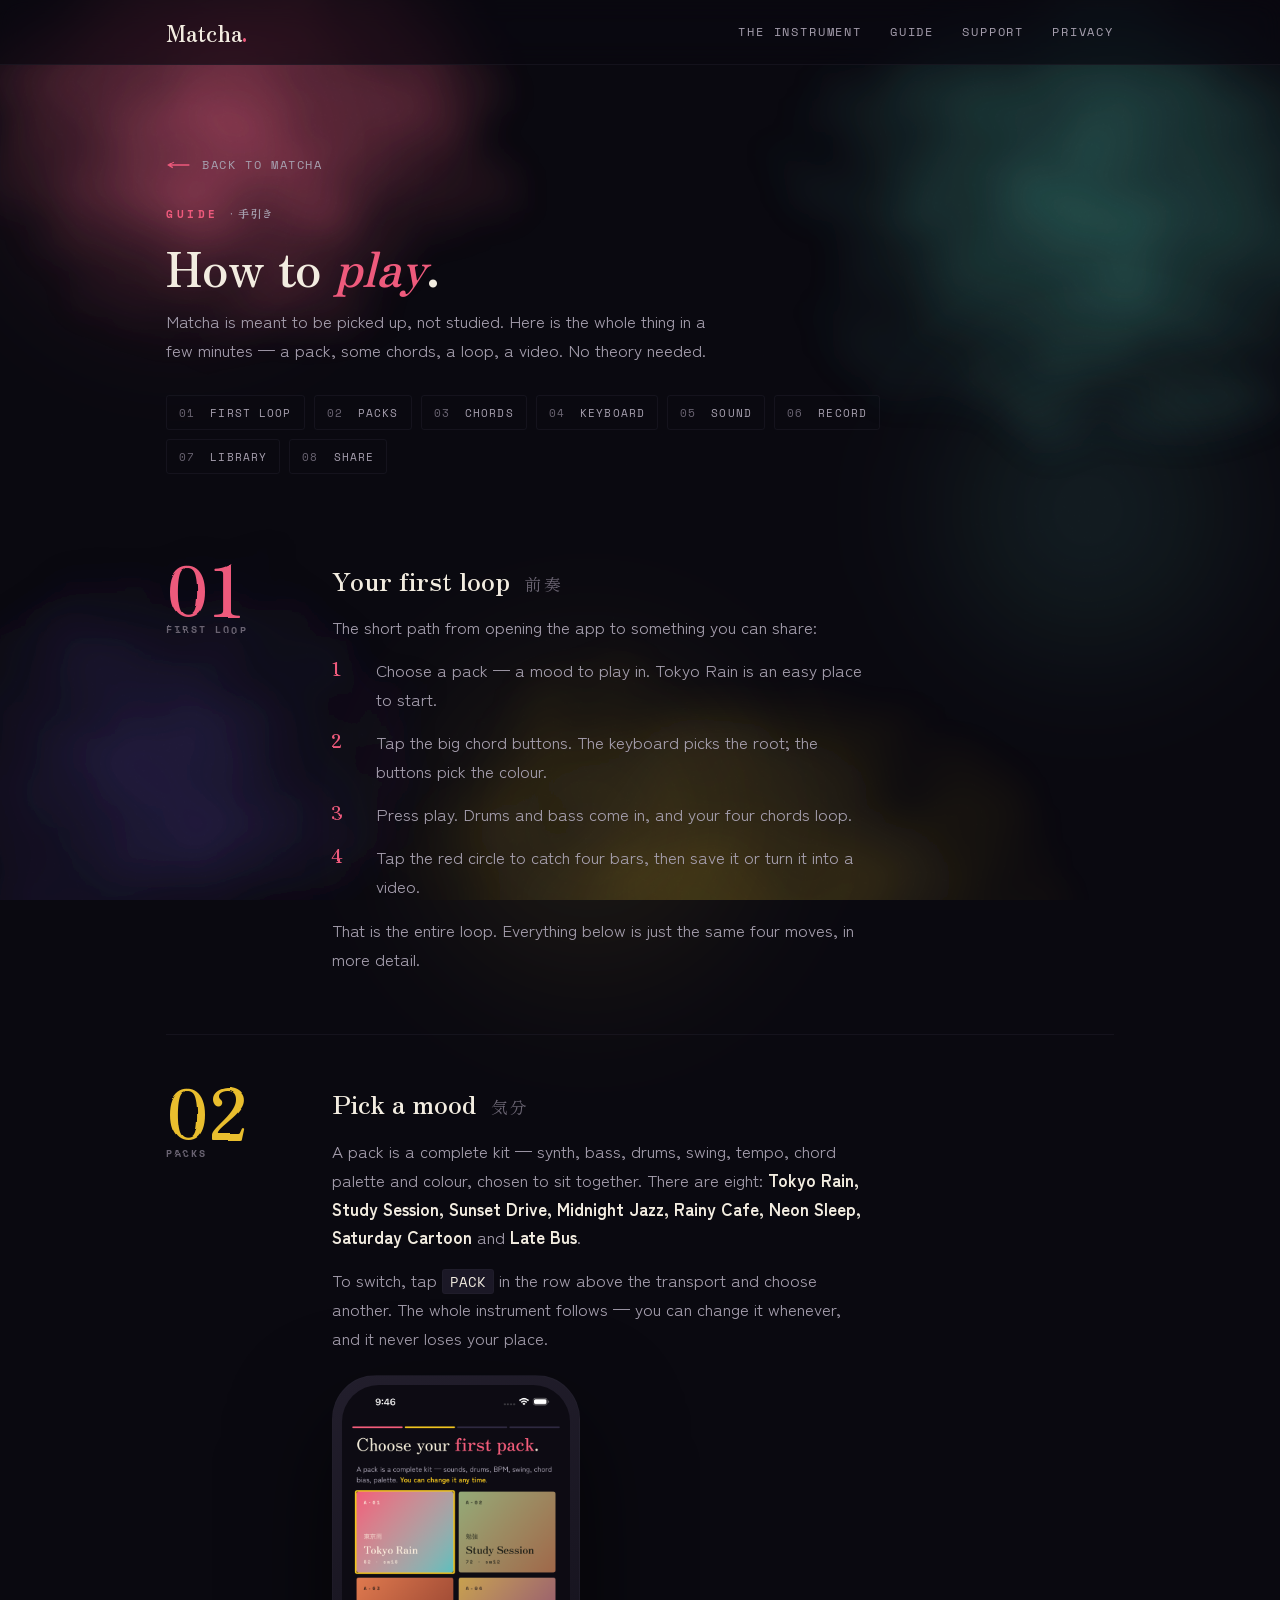
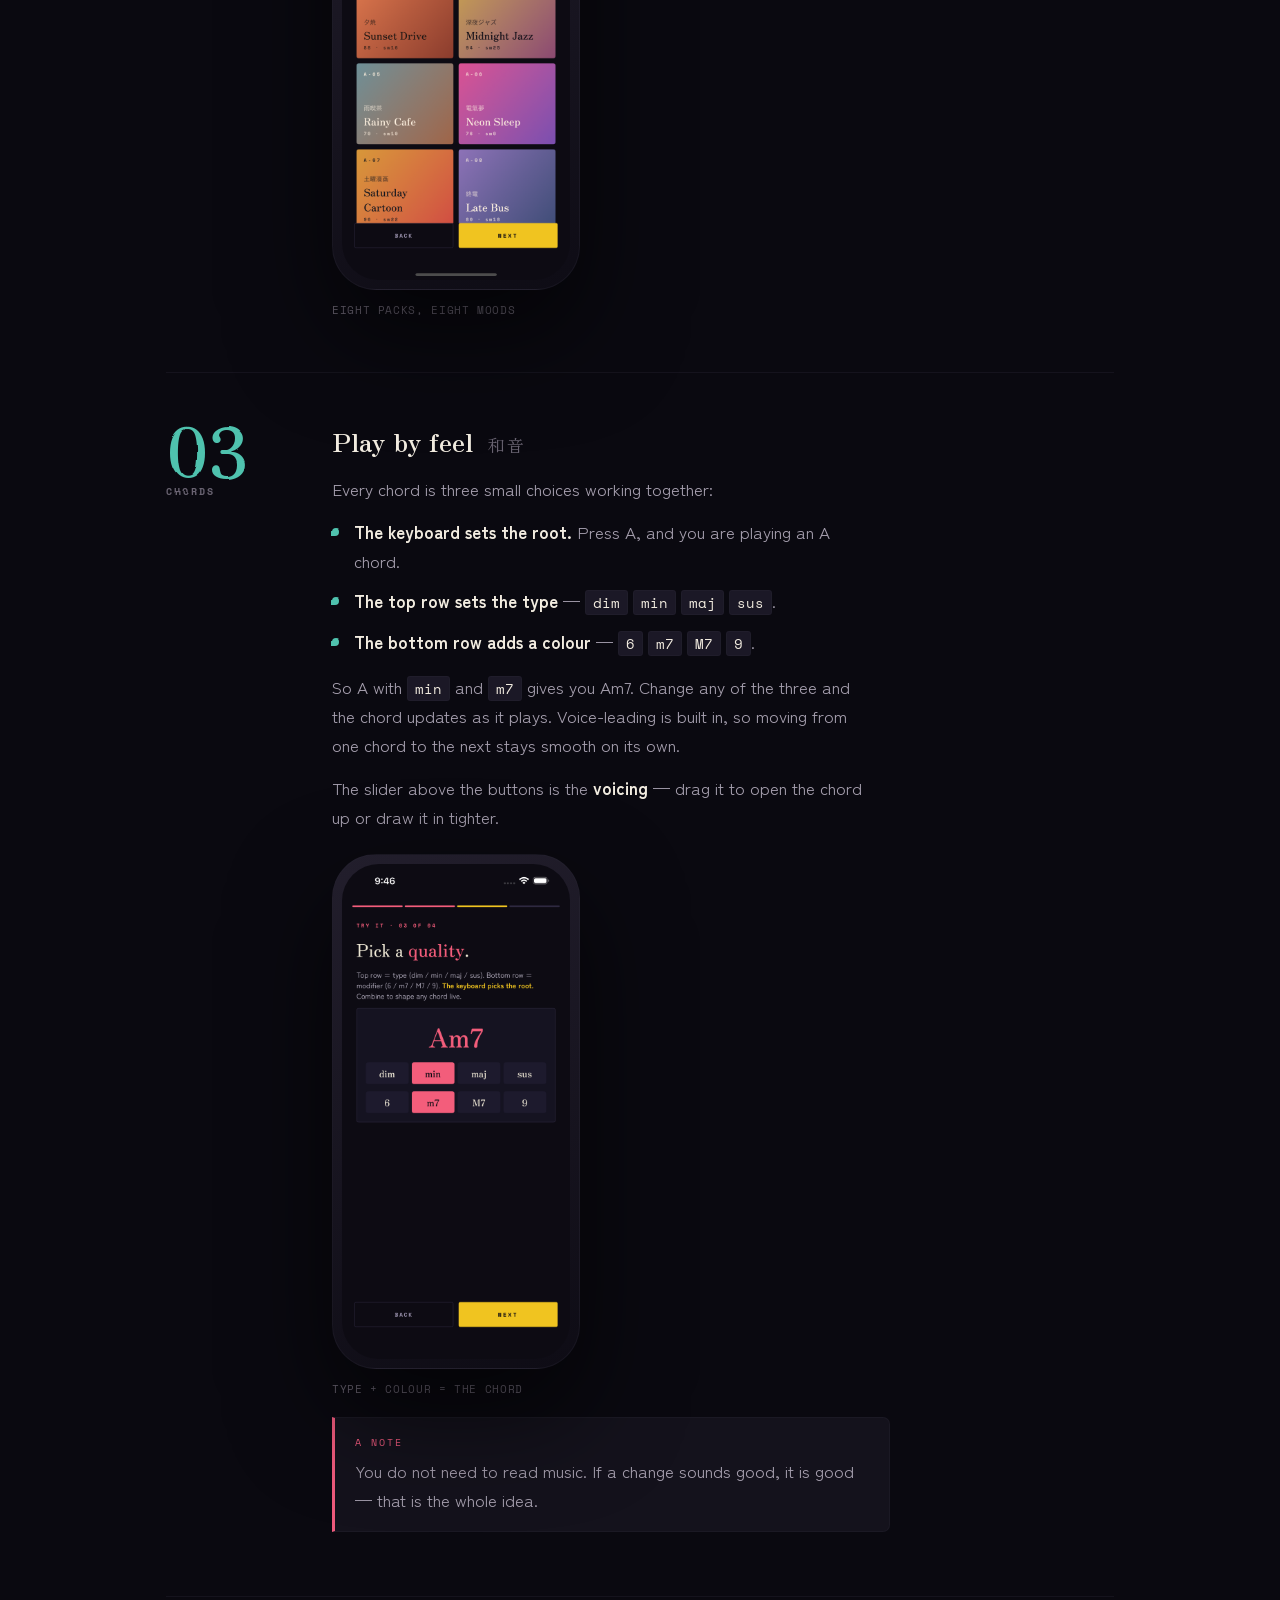
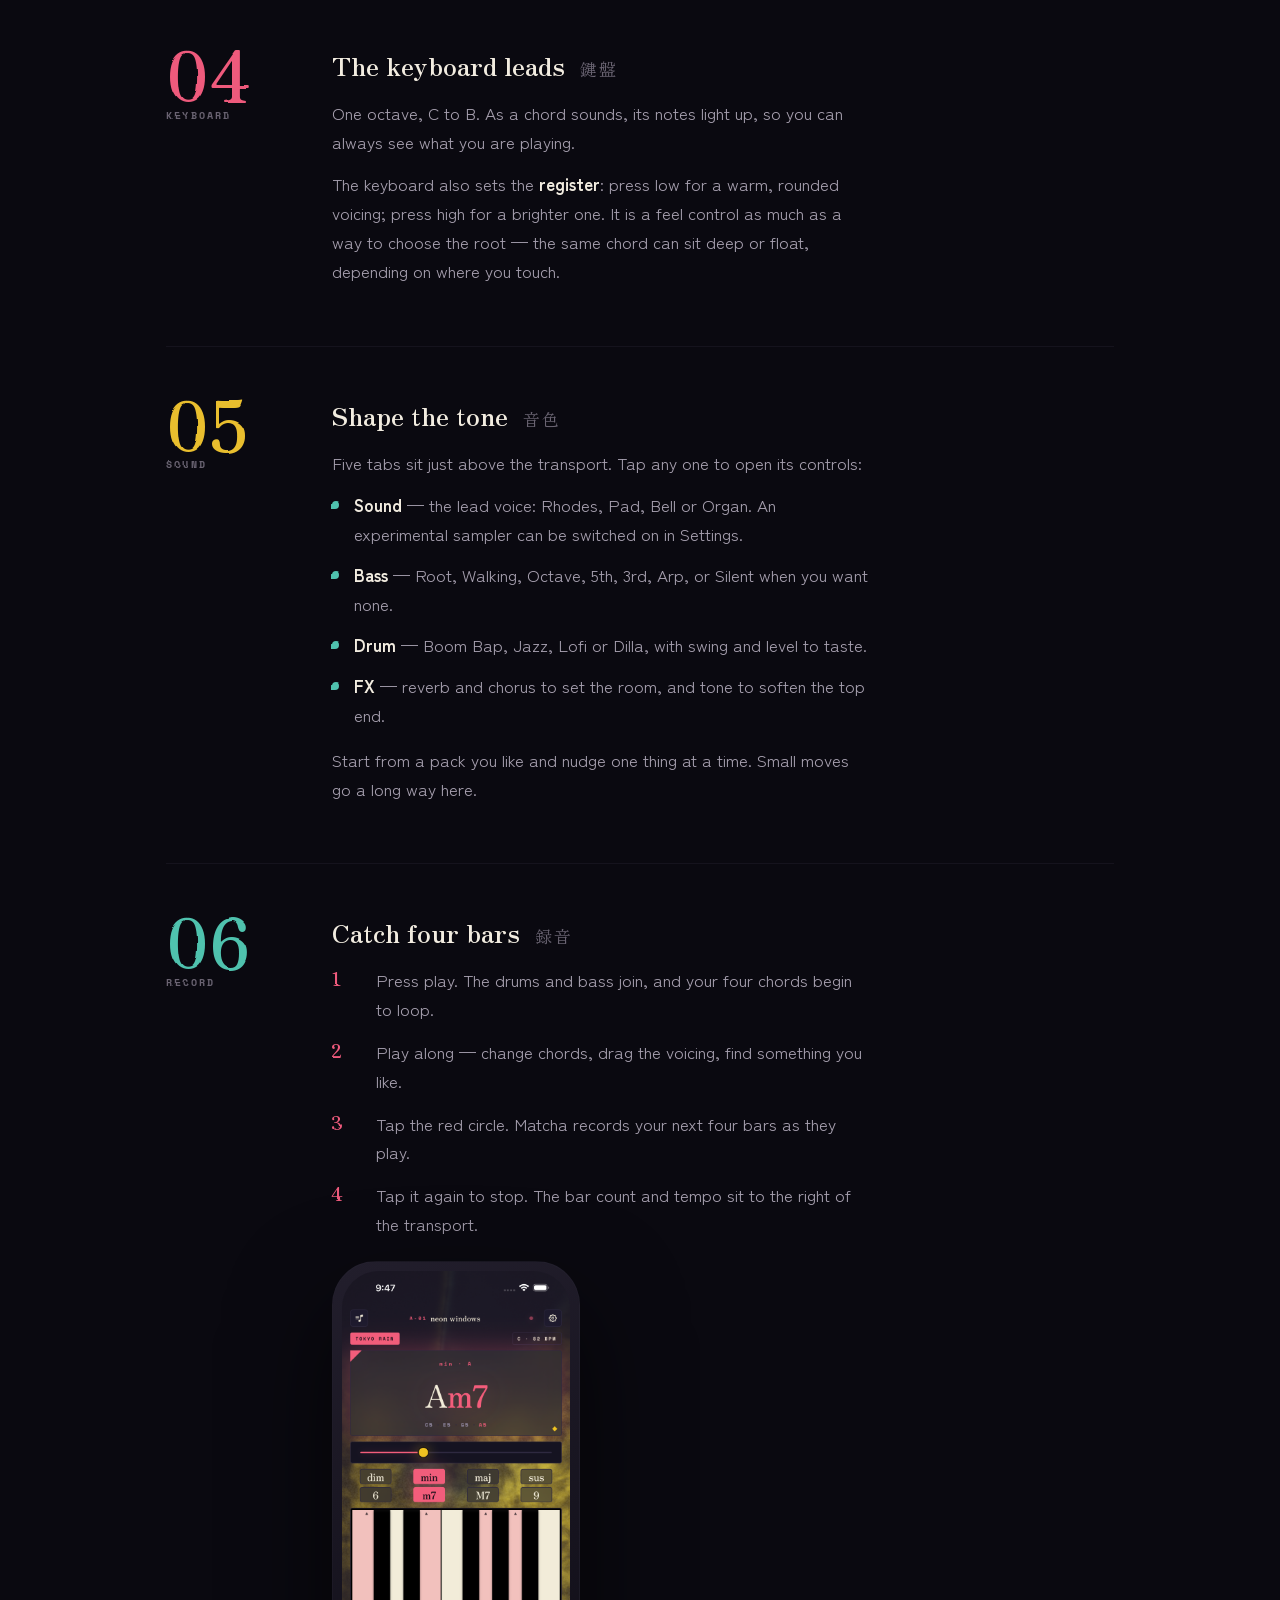
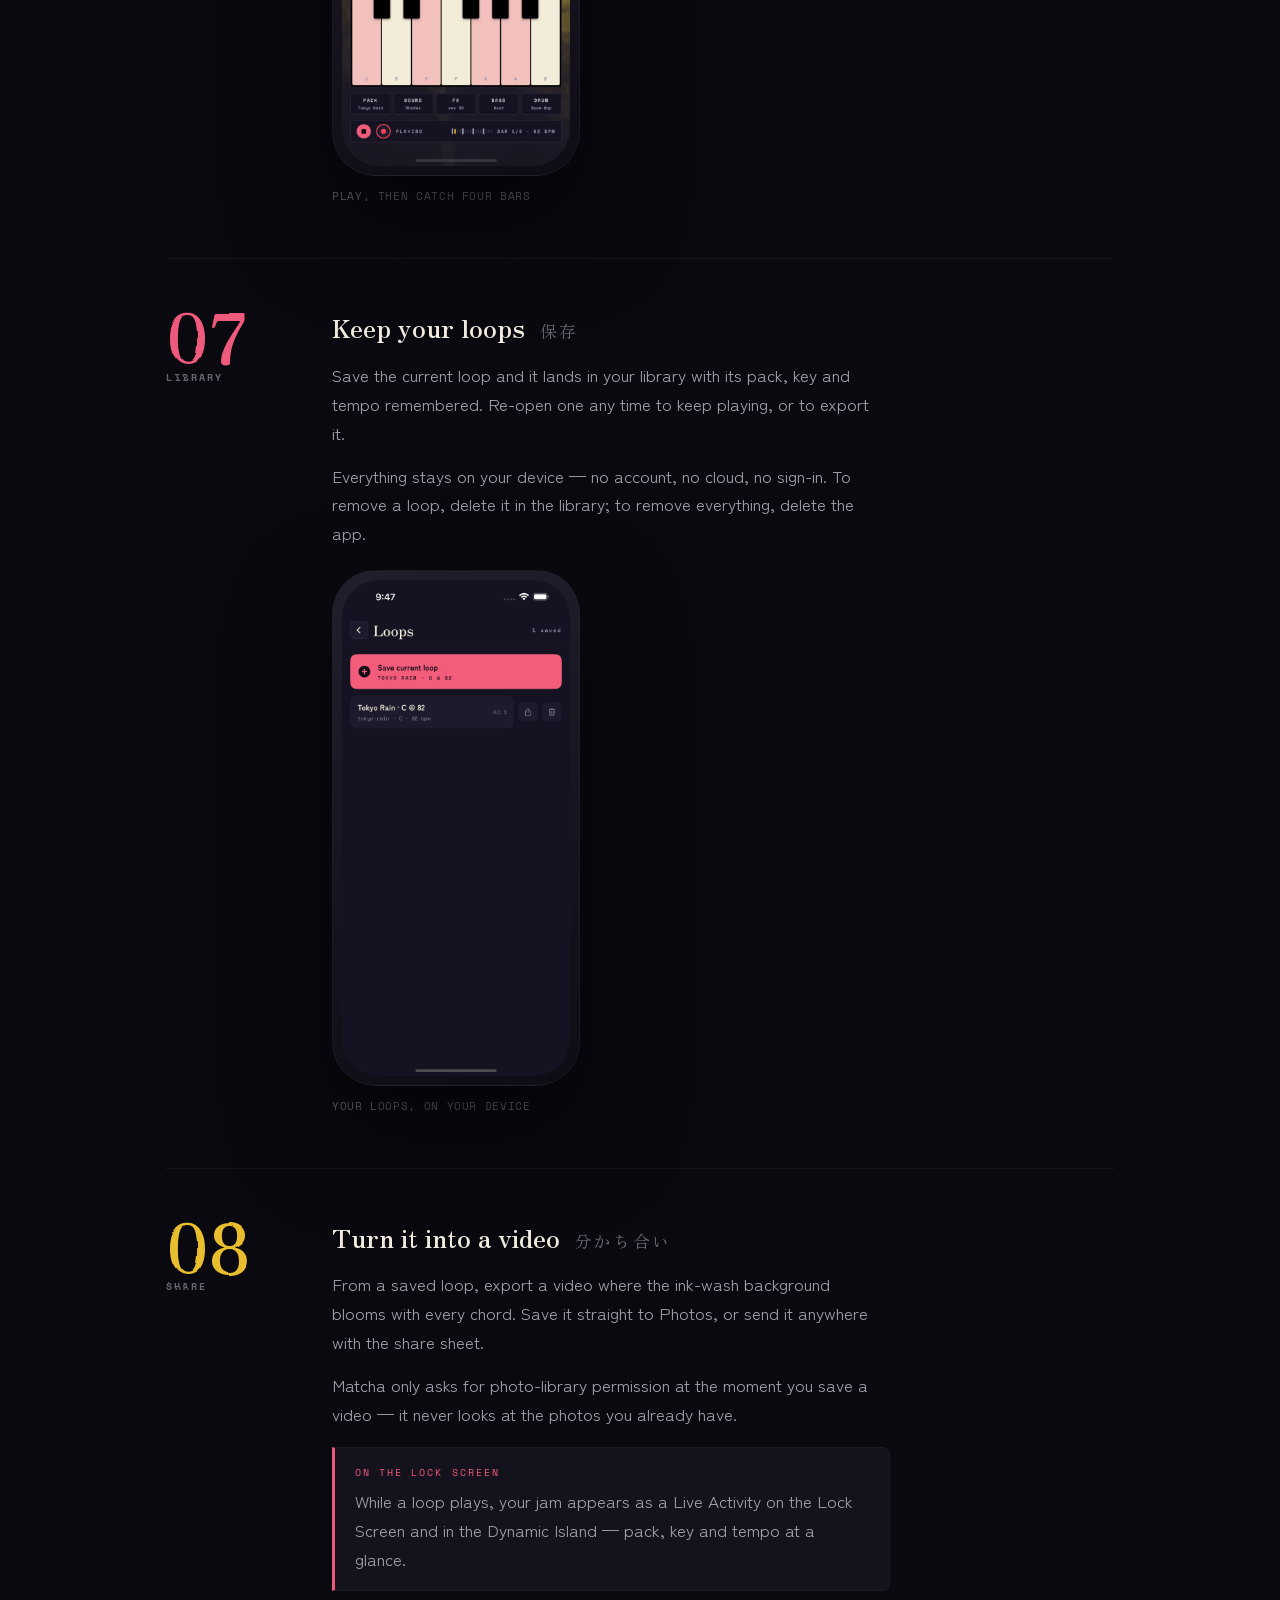
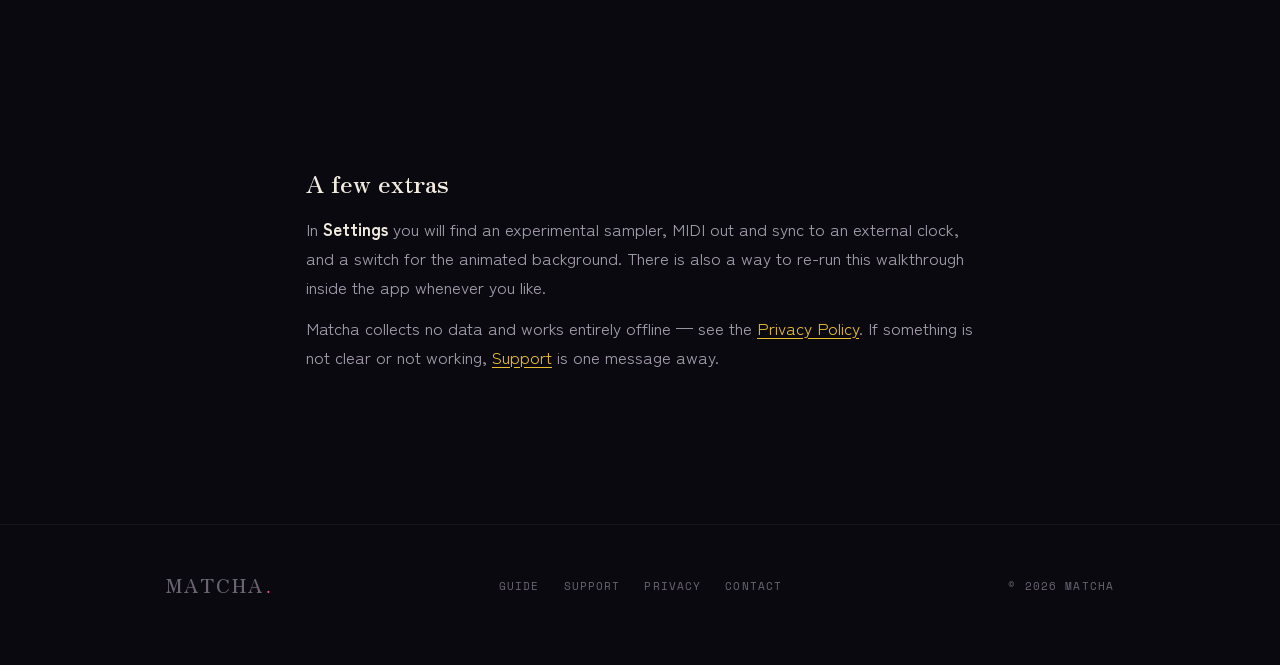
==== guide.html @ 1f2f33b7 "feat: add guide (user manual) page An eight-part how-to matching the ink-wash design: first loop, pa" ====
<!DOCTYPE html>
<html lang="en">
<head>
<meta charset="UTF-8">
<meta name="viewport" content="width=device-width, initial-scale=1">
<title>Matcha — Guide</title>
<meta name="description" content="How to play Matcha: pick a pack, play chords by feel, record four bars, and turn a loop into a video.">
<meta name="theme-color" content="#0A0910">
<link rel="icon" href="assets/favicon.svg" type="image/svg+xml">
<link rel="apple-touch-icon" href="assets/icon-1024.png">
<meta property="og:title" content="Matcha — Guide">
<meta property="og:description" content="How to play Matcha — pick a pack, play by feel, record four bars, share a video.">
<meta property="og:image" content="https://nono-today.github.io/matcha-site/assets/og.png">
<meta property="og:url" content="https://nono-today.github.io/matcha-site/guide.html">
<link rel="preconnect" href="https://fonts.googleapis.com">
<link rel="preconnect" href="https://fonts.gstatic.com" crossorigin>
<link href="https://fonts.googleapis.com/css2?family=Space+Mono:ital,wght@0,400;0,700;1,400&family=Zen+Kaku+Gothic+New:wght@400;500;700&family=Zen+Old+Mincho:wght@400;600;700;900&display=swap" rel="stylesheet">
<link rel="stylesheet" href="style.css">
</head>
<body>

<!-- ink-wash canvas -->
<svg class="ink-bg" viewBox="0 0 1200 900" preserveAspectRatio="xMidYMid slice" aria-hidden="true">
  <defs>
    <filter id="ink" x="-40%" y="-40%" width="180%" height="180%">
      <feTurbulence type="fractalNoise" baseFrequency="0.009 0.013" numOctaves="3" seed="9" result="n"/>
      <feDisplacementMap in="SourceGraphic" in2="n" scale="150" xChannelSelector="R" yChannelSelector="G"/>
      <feGaussianBlur stdDeviation="14"/>
    </filter>
    <filter id="brush" x="-20%" y="-60%" width="140%" height="220%">
      <feTurbulence type="fractalNoise" baseFrequency="0.02 0.04" numOctaves="2" seed="4" result="n"/>
      <feDisplacementMap in="SourceGraphic" in2="n" scale="3.5" xChannelSelector="R" yChannelSelector="G"/>
    </filter>
    <radialGradient id="b-coral"><stop offset="0%" stop-color="#EE5A7C" stop-opacity=".5"/><stop offset="72%" stop-color="#EE5A7C" stop-opacity="0"/></radialGradient>
    <radialGradient id="b-teal"><stop offset="0%" stop-color="#4FC2AE" stop-opacity=".38"/><stop offset="72%" stop-color="#4FC2AE" stop-opacity="0"/></radialGradient>
    <radialGradient id="b-yellow"><stop offset="0%" stop-color="#E9BE2E" stop-opacity=".24"/><stop offset="72%" stop-color="#E9BE2E" stop-opacity="0"/></radialGradient>
    <radialGradient id="b-indigo"><stop offset="0%" stop-color="#3A2E6E" stop-opacity=".5"/><stop offset="72%" stop-color="#3A2E6E" stop-opacity="0"/></radialGradient>
  </defs>
  <g filter="url(#ink)">
    <ellipse cx="230" cy="140" rx="360" ry="300" fill="url(#b-coral)"/>
    <ellipse cx="1020" cy="220" rx="380" ry="330" fill="url(#b-teal)"/>
    <ellipse cx="680" cy="880" rx="440" ry="320" fill="url(#b-yellow)"/>
    <ellipse cx="150" cy="760" rx="320" ry="300" fill="url(#b-indigo)"/>
  </g>
</svg>
<div class="bloom b1"></div><div class="bloom b2"></div><div class="bloom b3"></div>
<div class="grain"></div>

<header class="nav">
  <div class="wrap">
    <a class="brand" href="index.html">Matcha<span class="dot">.</span></a>
    <nav>
      <a class="hide-sm" href="index.html#features">The instrument</a>
      <a href="guide.html">Guide</a>
      <a href="support.html">Support</a>
      <a href="privacy.html">Privacy</a>
    </nav>
  </div>
</header>

<div class="page-head">
  <div class="wrap">
    <a class="back" href="index.html"><svg viewBox="0 0 30 8" aria-hidden="true"><path d="M27 4 H4 M9 1 L4 4 L9 7"/></svg> Back to Matcha</a>
    <span class="eyebrow">Guide <span class="jp">· 手引き</span></span>
    <h1 class="title" style="margin-top:14px">How to <em>play</em>.</h1>
    <p class="lead">Matcha is meant to be picked up, not studied. Here is the whole thing in a few minutes — a pack, some chords, a loop, a video. No theory needed.</p>
    <div class="toc">
      <a href="#start"><b>01</b> First loop</a>
      <a href="#packs"><b>02</b> Packs</a>
      <a href="#chords"><b>03</b> Chords</a>
      <a href="#keyboard"><b>04</b> Keyboard</a>
      <a href="#sound"><b>05</b> Sound</a>
      <a href="#record"><b>06</b> Record</a>
      <a href="#library"><b>07</b> Library</a>
      <a href="#share"><b>08</b> Share</a>
    </div>
  </div>
</div>

<section style="padding-top:30px"><div class="wrap">

  <div class="guide-sec" id="start">
    <div class="num c-coral">01<span class="en">First loop</span></div>
    <div class="body">
      <h2>Your first loop <span class="ky">前奏</span></h2>
      <p>The short path from opening the app to something you can share:</p>
      <ol class="steps">
        <li>Choose a pack — a mood to play in. Tokyo Rain is an easy place to start.</li>
        <li>Tap the big chord buttons. The keyboard picks the root; the buttons pick the colour.</li>
        <li>Press play. Drums and bass come in, and your four chords loop.</li>
        <li>Tap the red circle to catch four bars, then save it or turn it into a video.</li>
      </ol>
      <p>That is the entire loop. Everything below is just the same four moves, in more detail.</p>
    </div>
  </div>

  <div class="guide-sec" id="packs">
    <div class="num c-yellow">02<span class="en">Packs</span></div>
    <div class="body">
      <h2>Pick a mood <span class="ky">気分</span></h2>
      <p>A pack is a complete kit — synth, bass, drums, swing, tempo, chord palette and colour, chosen to sit together. There are eight: <strong>Tokyo Rain, Study Session, Sunset Drive, Midnight Jazz, Rainy Cafe, Neon Sleep, Saturday Cartoon</strong> and <strong>Late Bus</strong>.</p>
      <p>To switch, tap <span class="tag">PACK</span> in the row above the transport and choose another. The whole instrument follows — you can change it whenever, and it never loses your place.</p>
      <figure class="figure">
        <div class="device"><img src="assets/screen-packs.png" alt="The pack picker — eight mood packs as coloured tiles" loading="lazy"></div>
        <figcaption>Eight packs, eight moods</figcaption>
      </figure>
    </div>
  </div>

  <div class="guide-sec" id="chords">
    <div class="num c-teal">03<span class="en">Chords</span></div>
    <div class="body">
      <h2>Play by feel <span class="ky">和音</span></h2>
      <p>Every chord is three small choices working together:</p>
      <ul class="ticks">
        <li><b>The keyboard sets the root.</b> Press A, and you are playing an A chord.</li>
        <li><b>The top row sets the type</b> — <span class="tag">dim</span> <span class="tag">min</span> <span class="tag">maj</span> <span class="tag">sus</span>.</li>
        <li><b>The bottom row adds a colour</b> — <span class="tag">6</span> <span class="tag">m7</span> <span class="tag">M7</span> <span class="tag">9</span>.</li>
      </ul>
      <p>So A with <span class="tag">min</span> and <span class="tag">m7</span> gives you Am7. Change any of the three and the chord updates as it plays. Voice-leading is built in, so moving from one chord to the next stays smooth on its own.</p>
      <p>The slider above the buttons is the <strong>voicing</strong> — drag it to open the chord up or draw it in tighter.</p>
      <figure class="figure">
        <div class="device"><img src="assets/screen-quality.png" alt="The chord grid — type on the top row, colour on the bottom, showing Am7" loading="lazy"></div>
        <figcaption>Type + colour = the chord</figcaption>
      </figure>
      <div class="note"><span class="k">A note</span><p>You do not need to read music. If a change sounds good, it is good — that is the whole idea.</p></div>
    </div>
  </div>

  <div class="guide-sec" id="keyboard">
    <div class="num c-coral">04<span class="en">Keyboard</span></div>
    <div class="body">
      <h2>The keyboard leads <span class="ky">鍵盤</span></h2>
      <p>One octave, C to B. As a chord sounds, its notes light up, so you can always see what you are playing.</p>
      <p>The keyboard also sets the <strong>register</strong>: press low for a warm, rounded voicing; press high for a brighter one. It is a feel control as much as a way to choose the root — the same chord can sit deep or float, depending on where you touch.</p>
    </div>
  </div>

  <div class="guide-sec" id="sound">
    <div class="num c-yellow">05<span class="en">Sound</span></div>
    <div class="body">
      <h2>Shape the tone <span class="ky">音色</span></h2>
      <p>Five tabs sit just above the transport. Tap any one to open its controls:</p>
      <ul class="ticks">
        <li><b>Sound</b> — the lead voice: Rhodes, Pad, Bell or Organ. An experimental sampler can be switched on in Settings.</li>
        <li><b>Bass</b> — Root, Walking, Octave, 5th, 3rd, Arp, or Silent when you want none.</li>
        <li><b>Drum</b> — Boom Bap, Jazz, Lofi or Dilla, with swing and level to taste.</li>
        <li><b>FX</b> — reverb and chorus to set the room, and tone to soften the top end.</li>
      </ul>
      <p>Start from a pack you like and nudge one thing at a time. Small moves go a long way here.</p>
    </div>
  </div>

  <div class="guide-sec" id="record">
    <div class="num c-teal">06<span class="en">Record</span></div>
    <div class="body">
      <h2>Catch four bars <span class="ky">録音</span></h2>
      <ol class="steps">
        <li>Press play. The drums and bass join, and your four chords begin to loop.</li>
        <li>Play along — change chords, drag the voicing, find something you like.</li>
        <li>Tap the red circle. Matcha records your next four bars as they play.</li>
        <li>Tap it again to stop. The bar count and tempo sit to the right of the transport.</li>
      </ol>
      <figure class="figure">
        <div class="device"><img src="assets/screen-play.png" alt="The playing screen with the transport bar showing PLAYING and the bar count" loading="lazy"></div>
        <figcaption>Play, then catch four bars</figcaption>
      </figure>
    </div>
  </div>

  <div class="guide-sec" id="library">
    <div class="num c-coral">07<span class="en">Library</span></div>
    <div class="body">
      <h2>Keep your loops <span class="ky">保存</span></h2>
      <p>Save the current loop and it lands in your library with its pack, key and tempo remembered. Re-open one any time to keep playing, or to export it.</p>
      <p>Everything stays on your device — no account, no cloud, no sign-in. To remove a loop, delete it in the library; to remove everything, delete the app.</p>
      <figure class="figure">
        <div class="device"><img src="assets/screen-library.png" alt="The loop library, with a saved loop showing its pack, key and tempo" loading="lazy"></div>
        <figcaption>Your loops, on your device</figcaption>
      </figure>
    </div>
  </div>

  <div class="guide-sec" id="share">
    <div class="num c-yellow">08<span class="en">Share</span></div>
    <div class="body">
      <h2>Turn it into a video <span class="ky">分かち合い</span></h2>
      <p>From a saved loop, export a video where the ink-wash background blooms with every chord. Save it straight to Photos, or send it anywhere with the share sheet.</p>
      <p>Matcha only asks for photo-library permission at the moment you save a video — it never looks at the photos you already have.</p>
      <div class="note"><span class="k">On the Lock Screen</span><p>While a loop plays, your jam appears as a Live Activity on the Lock Screen and in the Dynamic Island — pack, key and tempo at a glance.</p></div>
    </div>
  </div>

</div></section>

<!-- EXTRAS -->
<section style="padding-top:0"><div class="wrap prose">
  <h2>A few extras</h2>
  <p>In <strong>Settings</strong> you will find an experimental sampler, MIDI out and sync to an external clock, and a switch for the animated background. There is also a way to re-run this walkthrough inside the app whenever you like.</p>
  <p>Matcha collects no data and works entirely offline — see the <a href="privacy.html">Privacy Policy</a>. If something is not clear or not working, <a href="support.html">Support</a> is one message away.</p>
</div></section>

<footer class="foot">
  <div class="wrap">
    <span class="brand">Matcha<span class="dot">.</span></span>
    <nav>
      <a href="guide.html">Guide</a>
      <a href="support.html">Support</a>
      <a href="privacy.html">Privacy</a>
      <a href="mailto:zhiii0x@gmail.com">Contact</a>
    </nav>
    <span>© 2026 Matcha</span>
  </div>
</footer>

</body>
</html>
---- style.css ----
/* Matcha — site. Ink-wash (sumi-e) direction, mirroring the app's reactive
   Chinese-ink visual: dark canvas, colour blooming through with ragged, bled
   edges, paper grain, brush strokes and a vermilion seal. */

:root {
  --bg:        #0A0910;
  --bg-2:      #0E0C15;
  --surface:   #14121C;
  --surface-2: #1B1826;
  --border:    #29253360;
  --ink:       #F2ECE0;   /* warm rice-paper white */
  --ink-dim:   #A69FAE;
  --ink-faint: #6A6472;
  --coral:     #EE5A7C;
  --yellow:    #E9BE2E;
  --teal:      #4FC2AE;
  --seal:      #B23A2E;   /* 朱 vermilion */

  --font-display: 'Zen Old Mincho', Georgia, serif;
  --font-body:    'Zen Kaku Gothic New', system-ui, -apple-system, sans-serif;
  --font-mono:    'Space Mono', ui-monospace, 'SF Mono', monospace;

  --maxw: 1000px;
}

* { box-sizing: border-box; margin: 0; padding: 0; }
html { scroll-behavior: smooth; -webkit-text-size-adjust: 100%; }

body {
  font-family: var(--font-body);
  background: var(--bg);
  color: var(--ink);
  line-height: 1.7;
  font-size: 17px;
  overflow-x: hidden;
  position: relative;
}
a { color: inherit; text-decoration: none; }
.wrap { max-width: var(--maxw); margin: 0 auto; padding: 0 26px; }

/* ---- Ink-wash canvas + paper --------------------------------------- */

.ink-bg {
  position: fixed; inset: 0; width: 100%; height: 100%;
  z-index: -3; pointer-events: none;
}
/* Cheap, subtle "reactive" breath — soft blooms that drift like the app's ink. */
.bloom {
  position: fixed; z-index: -2; pointer-events: none; border-radius: 50%;
  filter: blur(50px); mix-blend-mode: screen;
  animation: breathe 24s ease-in-out infinite;
}
.bloom.b1 { width: 48vw; height: 48vw; left: -10vw; top: -12vw;
  background: radial-gradient(closest-side, rgba(238,90,124,0.18), transparent 70%); }
.bloom.b2 { width: 46vw; height: 46vw; right: -8vw; top: 24vh;
  background: radial-gradient(closest-side, rgba(79,194,174,0.14), transparent 70%);
  animation-duration: 31s; animation-delay: -9s; }
.bloom.b3 { width: 52vw; height: 52vw; left: 20vw; bottom: -20vw;
  background: radial-gradient(closest-side, rgba(233,190,46,0.10), transparent 70%);
  animation-duration: 37s; animation-delay: -4s; }
@keyframes breathe {
  0%,100% { opacity: .55; transform: scale(1) translate(0,0); }
  50%     { opacity: .95; transform: scale(1.1) translate(1.5%, -1.5%); }
}
.grain {
  position: fixed; inset: 0; z-index: -1; pointer-events: none;
  background-image: url("assets/grain.png");
  background-size: 300px 300px;
  opacity: .05; mix-blend-mode: soft-light;
}
@media (prefers-reduced-motion: reduce) { .bloom { animation: none; } }

/* ---- Brand marks ---------------------------------------------------- */

.wordmark { font-family: var(--font-display); font-weight: 700; letter-spacing: -0.01em; line-height: 1; }
.wordmark .dot { color: var(--coral); }

/* Tricolor rule — painted, with a soft bled edge. */
.rule {
  height: 5px; width: 176px; border-radius: 3px;
  background: linear-gradient(90deg, var(--coral) 0 33.33%, var(--yellow) 33.33% 66.66%, var(--teal) 66.66% 100%);
  filter: url(#brush);
}

.eyebrow {
  font-family: var(--font-mono); text-transform: uppercase;
  letter-spacing: 0.32em; font-size: 0.7rem; font-weight: 700; color: var(--coral);
}
.eyebrow .jp { font-family: var(--font-display); letter-spacing: 0.1em; color: var(--ink-dim); }

.title {
  font-family: var(--font-display); font-weight: 700;
  font-size: clamp(1.95rem, 4.6vw, 3.05rem); line-height: 1.1; letter-spacing: -0.015em;
}
.title em { font-style: italic; color: var(--coral); }

/* Vermilion seal / chop (落款) */
.seal { width: 76px; height: 76px; display: inline-block; filter: url(#brush); }
.seal rect { fill: var(--seal); }
.seal text { fill: #F4ECE0; font-family: var(--font-display); font-weight: 700; }

/* Brush-stroke divider */
.brush { display: block; width: 100%; height: 26px; color: var(--border); }
.brush path { fill: none; stroke: currentColor; stroke-width: 2; filter: url(#brush); }

/* ---- Nav ------------------------------------------------------------ */

header.nav {
  position: sticky; top: 0; z-index: 20;
  backdrop-filter: saturate(130%) blur(12px);
  background: rgba(10,9,16,0.66); border-bottom: 1px solid var(--border);
}
.nav .wrap { display: flex; align-items: center; justify-content: space-between; height: 64px; }
.nav .brand { font-family: var(--font-display); font-weight: 700; font-size: 1.4rem; }
.nav .brand .dot { color: var(--coral); }
.nav nav { display: flex; gap: 28px; align-items: center; }
.nav nav a {
  font-family: var(--font-mono); font-size: 0.72rem; letter-spacing: 0.16em;
  text-transform: uppercase; color: var(--ink-dim); transition: color .2s;
}
.nav nav a:hover { color: var(--ink); }
@media (max-width: 620px) { .nav nav a.hide-sm { display: none; } }

/* ---- Buttons -------------------------------------------------------- */

.btn {
  display: inline-flex; align-items: center; gap: 10px;
  font-family: var(--font-mono); font-weight: 700; font-size: 0.8rem;
  letter-spacing: 0.14em; text-transform: uppercase;
  padding: 14px 26px; border-radius: 4px; cursor: pointer;
  transition: transform .15s ease, box-shadow .2s ease, border-color .2s, color .2s;
}
.btn-primary { background: var(--yellow); color: #1C1600; box-shadow: 0 10px 34px rgba(233,190,46,0.16); }
.btn-primary:hover { transform: translateY(-2px); box-shadow: 0 14px 42px rgba(233,190,46,0.26); }
.btn-ghost { border: 1px solid var(--border); color: var(--ink); }
.btn-ghost:hover { border-color: var(--coral); color: var(--coral); transform: translateY(-2px); }

/* ---- Hero ----------------------------------------------------------- */

.hero { padding: clamp(64px, 11vw, 128px) 0 46px; position: relative; }
.hero .wrap { display: grid; grid-template-columns: 1.08fr 0.92fr; gap: 50px; align-items: center; }
@media (max-width: 840px) { .hero .wrap { grid-template-columns: 1fr; gap: 46px; } }

.hero .lede { position: relative; }
.hero .eyebrow { display: block; margin-bottom: 20px; }
.hero .titlewrap { display: flex; align-items: flex-start; gap: 22px; }
.hero h1 { font-family: var(--font-display); font-weight: 900; font-size: clamp(3.6rem, 12vw, 6rem); line-height: 0.9; letter-spacing: -0.02em; }
.hero h1 .dot { color: var(--coral); }
.hero .seal { margin-top: 10px; flex: none; }
.hero .rule { margin: 24px 0 22px; }
.hero .tagline { font-family: var(--font-display); font-style: italic; font-size: clamp(1.3rem, 3vw, 1.65rem); }
.hero .tagline b { color: var(--coral); font-style: normal; font-weight: 700; }
.hero .sub { color: var(--ink-dim); margin: 18px 0 32px; max-width: 40ch; }
.hero .cta-row { display: flex; gap: 16px; flex-wrap: wrap; align-items: center; }
.hero .store-note { font-family: var(--font-mono); font-size: 0.68rem; letter-spacing: 0.12em; color: var(--ink-faint); text-transform: uppercase; }

/* vertical kana rail */
.vrail {
  position: absolute; top: 4px; right: -6px;
  writing-mode: vertical-rl; font-family: var(--font-display);
  font-size: 0.82rem; letter-spacing: 0.5em; color: var(--ink-faint);
}
@media (max-width: 1120px) { .vrail { display: none; } }

/* Phone — framed like a quiet object, ink glow behind */
.device {
  justify-self: center; position: relative;
  width: min(300px, 78vw); border-radius: 44px; padding: 9px;
  background: linear-gradient(160deg, #221E2C, #0E0C15);
  border: 1px solid var(--border);
  box-shadow: 0 44px 100px rgba(0,0,0,0.6);
}
.device::before {
  content: ""; position: absolute; inset: -14%; z-index: -1; border-radius: 50%;
  background: radial-gradient(closest-side, rgba(238,90,124,0.22), transparent 72%);
  filter: blur(12px);
}
.device img { width: 100%; display: block; border-radius: 37px; }

/* value chips */
.chips { display: flex; flex-wrap: wrap; gap: 10px; margin-top: 32px; }
.chip {
  font-family: var(--font-mono); font-size: 0.7rem; letter-spacing: 0.1em;
  text-transform: uppercase; color: var(--ink-dim);
  border: 1px solid var(--border); border-radius: 3px; padding: 8px 14px;
}
.chip b { color: var(--teal); font-weight: 700; }

/* ---- Manifesto strip ------------------------------------------------ */

.manifesto { padding: clamp(20px,5vw,44px) 0; }
.manifesto .wrap { max-width: 760px; }
.manifesto p {
  font-family: var(--font-display); font-size: clamp(1.25rem, 2.8vw, 1.7rem);
  line-height: 1.6; color: var(--ink);
}
.manifesto .dim { color: var(--ink-faint); }

/* ---- Sections ------------------------------------------------------- */

section { padding: clamp(56px, 9vw, 100px) 0; }
.section-head { max-width: 660px; margin-bottom: 46px; }
.section-head .eyebrow { display: block; margin-bottom: 18px; }
.section-head p { color: var(--ink-dim); margin-top: 14px; }

/* ---- Features: editorial numbered rows (no icons) ------------------- */

.feature {
  display: grid; grid-template-columns: 132px 1fr; gap: 34px;
  align-items: baseline; padding: 34px 0;
}
.feature + .feature { border-top: 1px solid var(--border); }
.feature .num {
  font-family: var(--font-display); font-weight: 700; font-size: 4.4rem;
  line-height: 0.8; color: var(--ink); filter: url(#brush); user-select: none;
}
/* section-head is the first child, so features are nth-child 2–5 */
.feature:nth-child(2) .num { color: var(--coral); }
.feature:nth-child(3) .num { color: var(--yellow); }
.feature:nth-child(4) .num { color: var(--teal); }
.feature:nth-child(5) .num { color: var(--coral); }
.feature .en { display: block; font-family: var(--font-mono); font-size: 0.64rem; letter-spacing: 0.24em; text-transform: uppercase; color: var(--ink-faint); margin-top: 12px; }
.feature h3 { font-family: var(--font-display); font-weight: 700; font-size: 1.5rem; margin-bottom: 8px; }
.feature p { color: var(--ink-dim); max-width: 54ch; }
@media (max-width: 640px) {
  .feature { grid-template-columns: 1fr; gap: 8px; }
  .feature .num { font-size: 3.2rem; }
}

/* ---- Packs ---------------------------------------------------------- */

.packs { display: grid; grid-template-columns: repeat(auto-fit, minmax(158px, 1fr)); gap: 12px; }
.pack {
  border-radius: 6px; padding: 18px 16px; min-height: 118px;
  display: flex; flex-direction: column; justify-content: flex-end;
  position: relative; overflow: hidden; isolation: isolate;
}
.pack::after { /* ink grain over each tile so they read painted, not glossy */
  content: ""; position: absolute; inset: 0; z-index: -1;
  background-image: url("assets/grain.png"); background-size: 200px;
  opacity: .12; mix-blend-mode: overlay;
}
.pack .jp { font-family: var(--font-display); font-size: 0.86rem; color: rgba(255,255,255,0.82); }
.pack .en { font-family: var(--font-display); font-weight: 700; font-size: 1.08rem; color: #fff; }
.pack .meta { font-family: var(--font-mono); font-size: 0.62rem; letter-spacing: 0.1em; color: rgba(255,255,255,0.6); margin-top: 5px; }

/* ---- Split ---------------------------------------------------------- */

.split { display: grid; grid-template-columns: 1fr 1fr; gap: 54px; align-items: center; }
.split.rev .device { order: 2; }
@media (max-width: 840px) { .split { grid-template-columns: 1fr; gap: 38px; } .split.rev .device { order: 0; } }
.split .device { width: min(272px, 70vw); }
.split ul { list-style: none; margin-top: 22px; display: grid; gap: 13px; }
.split li { display: flex; gap: 14px; color: var(--ink-dim); }
.split li::before { content: ""; flex: none; width: 9px; height: 9px; margin-top: 9px; border-radius: 50% 50% 50% 0; background: var(--coral); filter: url(#brush); }

/* ---- Contact -------------------------------------------------------- */

.contact { text-align: center; }
.contact .seal { margin: 0 auto 20px; display: block; }
.contact .title { margin-bottom: 14px; }
.contact p { color: var(--ink-dim); max-width: 44ch; margin: 0 auto 24px; }
.mail {
  font-family: var(--font-mono); font-size: clamp(1rem, 3.4vw, 1.3rem);
  color: var(--yellow); letter-spacing: 0.02em; word-break: break-all;
  border-bottom: 1px solid rgba(233,190,46,0.35); padding-bottom: 2px;
}
.mail:hover { border-color: var(--yellow); }

/* ---- Prose (privacy / support) ------------------------------------- */

.prose { max-width: 720px; }
.prose h2 { font-family: var(--font-display); font-weight: 700; font-size: 1.5rem; margin: 42px 0 12px; }
.prose h2:first-of-type { margin-top: 8px; }
.prose h3 { font-family: var(--font-body); font-weight: 700; font-size: 1.05rem; margin: 24px 0 6px; color: var(--ink); }
.prose p, .prose li { color: var(--ink-dim); margin-bottom: 12px; }
.prose ul { padding-left: 22px; margin-bottom: 12px; }
.prose li { margin-bottom: 8px; }
.prose strong { color: var(--ink); font-weight: 700; }
.prose a:not(.btn) { color: var(--yellow); text-decoration: underline; text-underline-offset: 3px; }
.updated { font-family: var(--font-mono); font-size: 0.72rem; letter-spacing: 0.08em; color: var(--ink-faint); text-transform: uppercase; }

.qa { border-top: 1px solid var(--border); padding: 22px 0; }
.qa:last-of-type { border-bottom: 1px solid var(--border); }
.qa .q { font-family: var(--font-display); font-weight: 700; font-size: 1.18rem; margin-bottom: 6px; }
.qa .a { color: var(--ink-dim); }

/* ---- Footer --------------------------------------------------------- */

footer.foot { border-top: 1px solid var(--border); padding: 44px 0 64px; margin-top: 40px; }
footer.foot .wrap { display: flex; flex-wrap: wrap; gap: 18px 30px; align-items: center; justify-content: space-between; }
footer.foot .brand { font-family: var(--font-display); font-weight: 700; font-size: 1.2rem; }
footer.foot .brand .dot { color: var(--coral); }
footer.foot nav { display: flex; gap: 24px; flex-wrap: wrap; }
footer.foot a, footer.foot span {
  font-family: var(--font-mono); font-size: 0.7rem; letter-spacing: 0.1em; text-transform: uppercase; color: var(--ink-faint);
}
footer.foot a:hover { color: var(--ink); }

/* Back link — small brush arrow, no glyphs */
.back { display: flex; width: fit-content; align-items: center; gap: 10px;
  font-family: var(--font-mono); font-size: 0.72rem; letter-spacing: 0.14em;
  text-transform: uppercase; color: var(--ink-dim); margin-bottom: 22px; }
.back svg { width: 26px; height: 8px; color: var(--coral); }
.back svg path { fill: none; stroke: currentColor; stroke-width: 1.6; filter: url(#brush); }
.back:hover { color: var(--ink); }

.page-head { padding: clamp(52px, 8vw, 90px) 0 8px; }

/* ---- Guide / manual ------------------------------------------------- */

.lead { max-width: 60ch; color: var(--ink-dim); font-size: 1.06rem; margin-top: 14px; }

.toc { display: flex; flex-wrap: wrap; gap: 9px; margin-top: 30px; max-width: 760px; }
.toc a {
  font-family: var(--font-mono); font-size: 0.7rem; letter-spacing: 0.1em; text-transform: uppercase;
  color: var(--ink-dim); border: 1px solid var(--border); border-radius: 3px; padding: 7px 12px;
  transition: border-color .2s, color .2s;
}
.toc a:hover { border-color: var(--coral); color: var(--ink); }
.toc a b { color: var(--ink-faint); margin-right: 7px; font-weight: 400; }

.guide-sec { display: grid; grid-template-columns: 132px 1fr; gap: 34px; padding: 46px 0; align-items: start; scroll-margin-top: 84px; }
.guide-sec + .guide-sec { border-top: 1px solid var(--border); }
.guide-sec .num { font-family: var(--font-display); font-weight: 700; font-size: 4.4rem; line-height: 0.8; color: var(--ink); filter: url(#brush); user-select: none; }
.guide-sec .num .en { display: block; font-family: var(--font-mono); font-size: 0.62rem; letter-spacing: 0.22em; text-transform: uppercase; color: var(--ink-faint); margin-top: 12px; }
.num.c-coral { color: var(--coral); } .num.c-yellow { color: var(--yellow); } .num.c-teal { color: var(--teal); }
.guide-sec .body { min-width: 0; }
.guide-sec h2 { font-family: var(--font-display); font-weight: 700; font-size: 1.6rem; margin-bottom: 12px; }
.ky { font-family: var(--font-display); font-weight: 400; font-size: 0.66em; color: var(--ink-faint); margin-left: 0.5em; letter-spacing: 0.12em; }
.guide-sec p { color: var(--ink-dim); margin-bottom: 14px; max-width: 60ch; }
.guide-sec strong { color: var(--ink); font-weight: 700; }
@media (max-width: 640px) { .guide-sec { grid-template-columns: 1fr; gap: 12px; } .guide-sec .num { font-size: 3.2rem; } }

/* ordered steps with painted index */
.steps { list-style: none; counter-reset: s; display: grid; gap: 14px; margin: 4px 0 16px; max-width: 60ch; }
.steps li { counter-increment: s; display: grid; grid-template-columns: 30px 1fr; gap: 14px; color: var(--ink-dim); }
.steps li::before {
  content: counter(s); font-family: var(--font-display); font-weight: 700; color: var(--coral);
  font-size: 1.15rem; line-height: 1.4; filter: url(#brush);
}

/* plain tick list */
.ticks { list-style: none; display: grid; gap: 12px; margin: 4px 0 16px; max-width: 60ch; }
.ticks li { position: relative; padding-left: 22px; color: var(--ink-dim); }
.ticks li::before { content: ""; position: absolute; left: 0; top: 10px; width: 8px; height: 8px; border-radius: 50% 50% 50% 0; background: var(--teal); filter: url(#brush); }
.ticks b { color: var(--ink); font-weight: 700; }

/* inline UI label chip, e.g. tap [min] then [m7] */
.tag {
  font-family: var(--font-mono); font-size: 0.82em; background: var(--surface-2);
  border: 1px solid var(--border); border-radius: 3px; padding: 1px 7px; color: var(--ink); white-space: nowrap;
}

/* note callout */
.note {
  background: var(--surface); border: 1px solid var(--border); border-left: 3px solid var(--coral);
  border-radius: 0 7px 7px 0; padding: 16px 20px; margin: 18px 0; max-width: 62ch;
}
.note .k { font-family: var(--font-mono); font-size: 0.64rem; letter-spacing: 0.2em; text-transform: uppercase; color: var(--coral); display: block; margin-bottom: 6px; }
.note p { margin: 0; color: var(--ink-dim); }

/* inline screenshot figure */
.figure { margin: 22px 0 6px; }
.figure .device { width: min(248px, 62vw); margin: 0; }
.figure figcaption { font-family: var(--font-mono); font-size: 0.66rem; letter-spacing: 0.06em; color: var(--ink-faint); margin-top: 12px; text-transform: uppercase; }
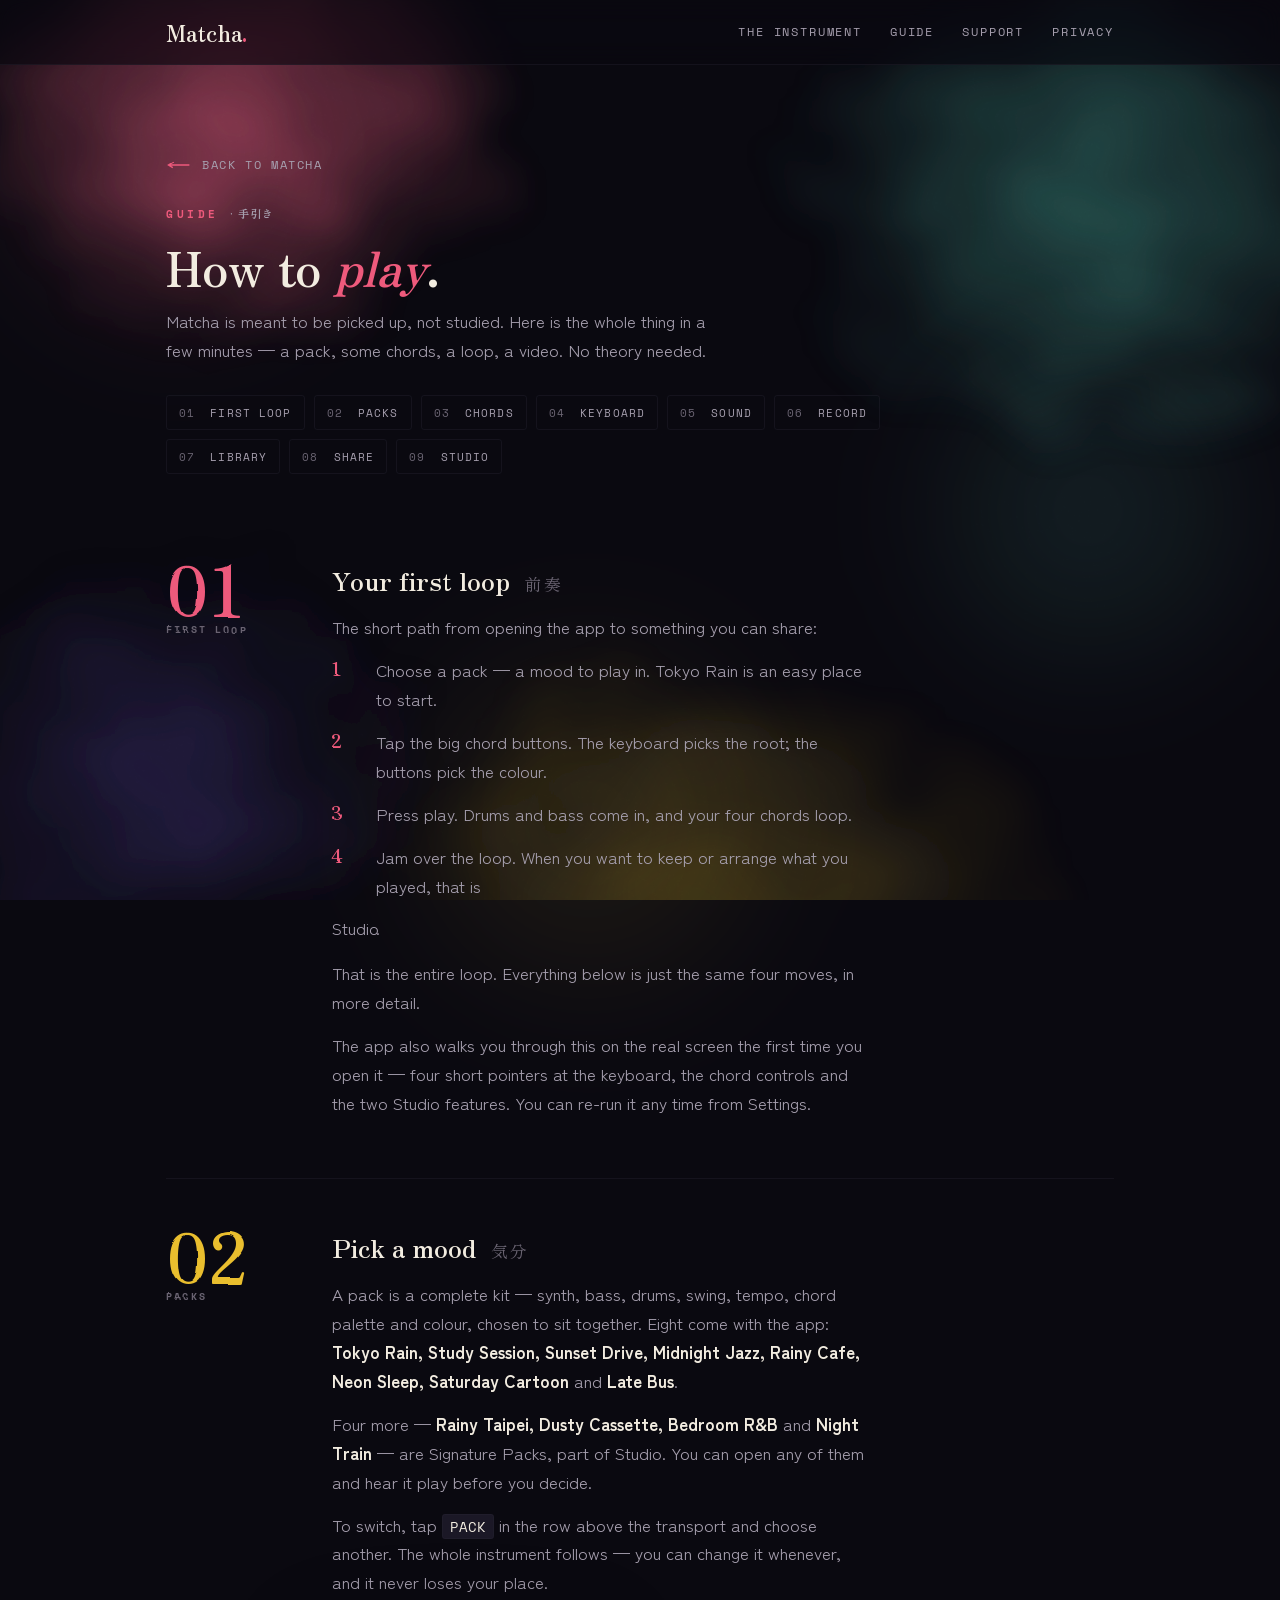
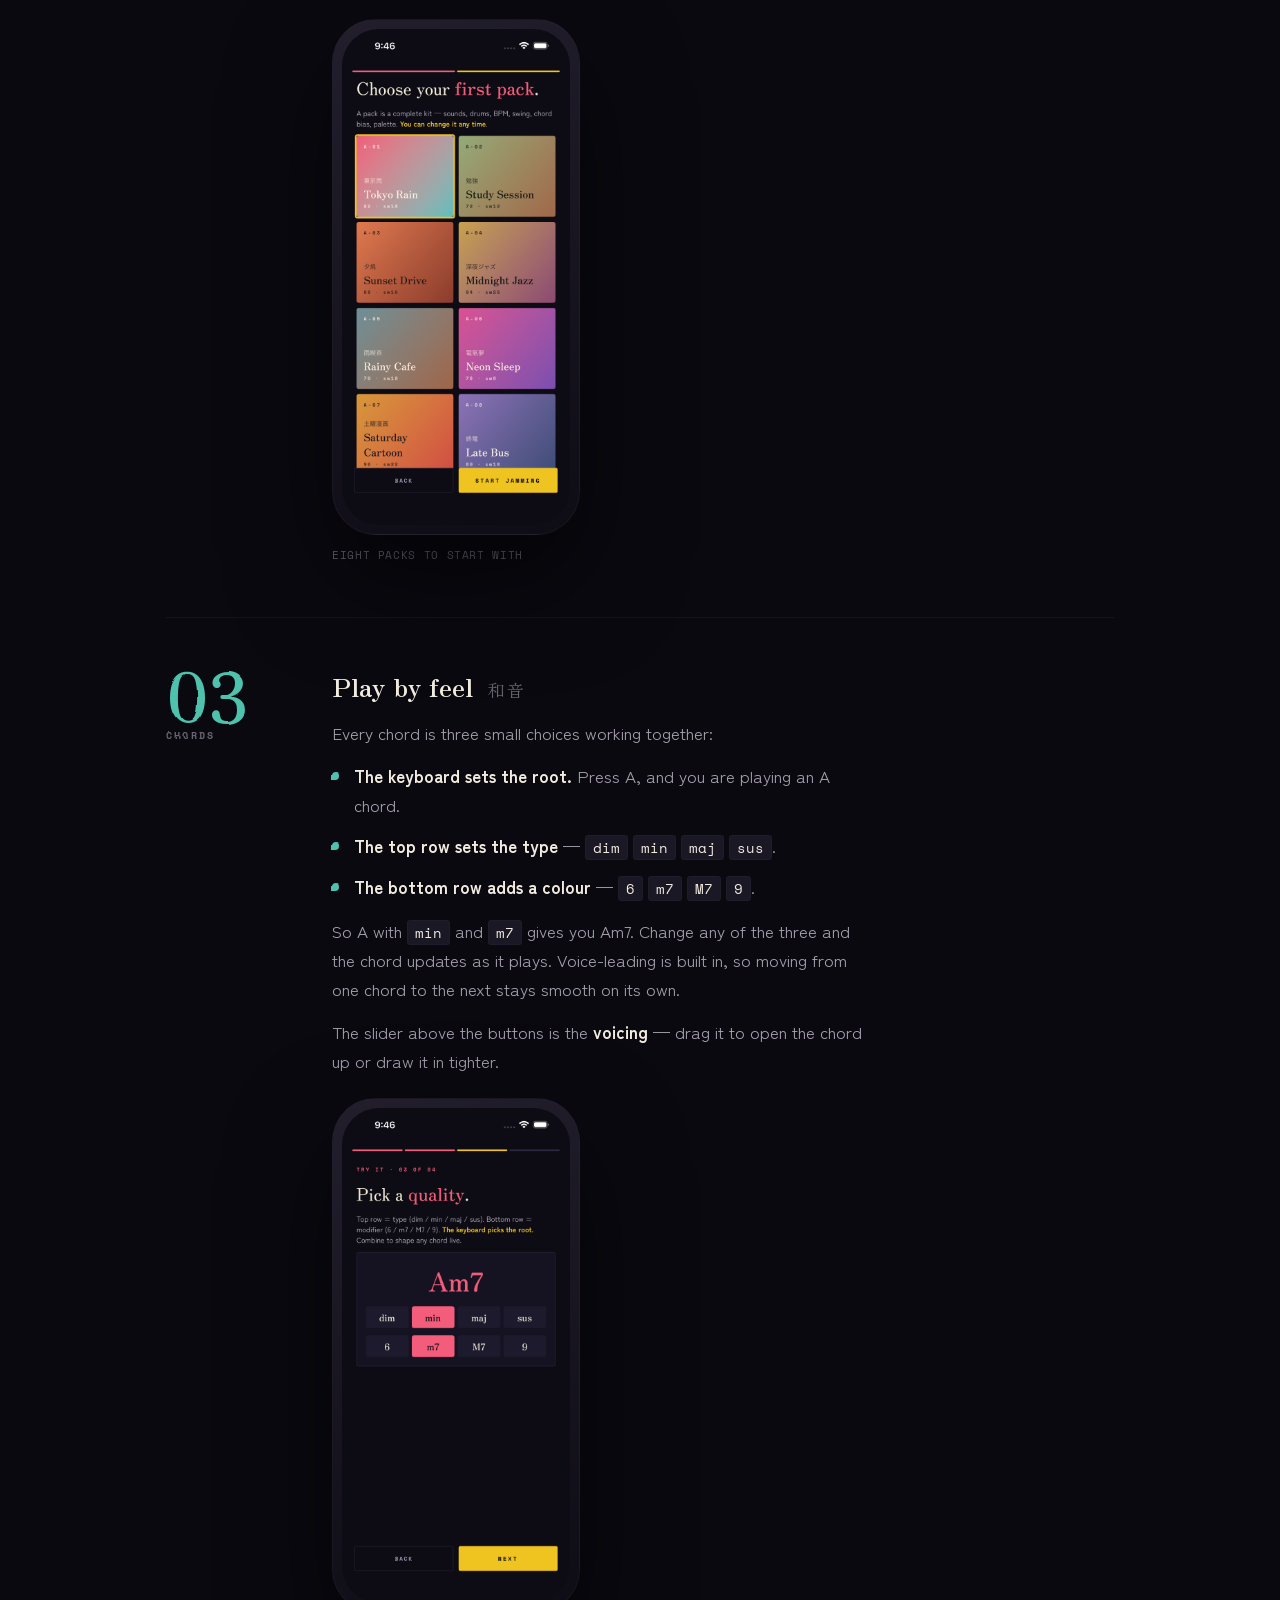
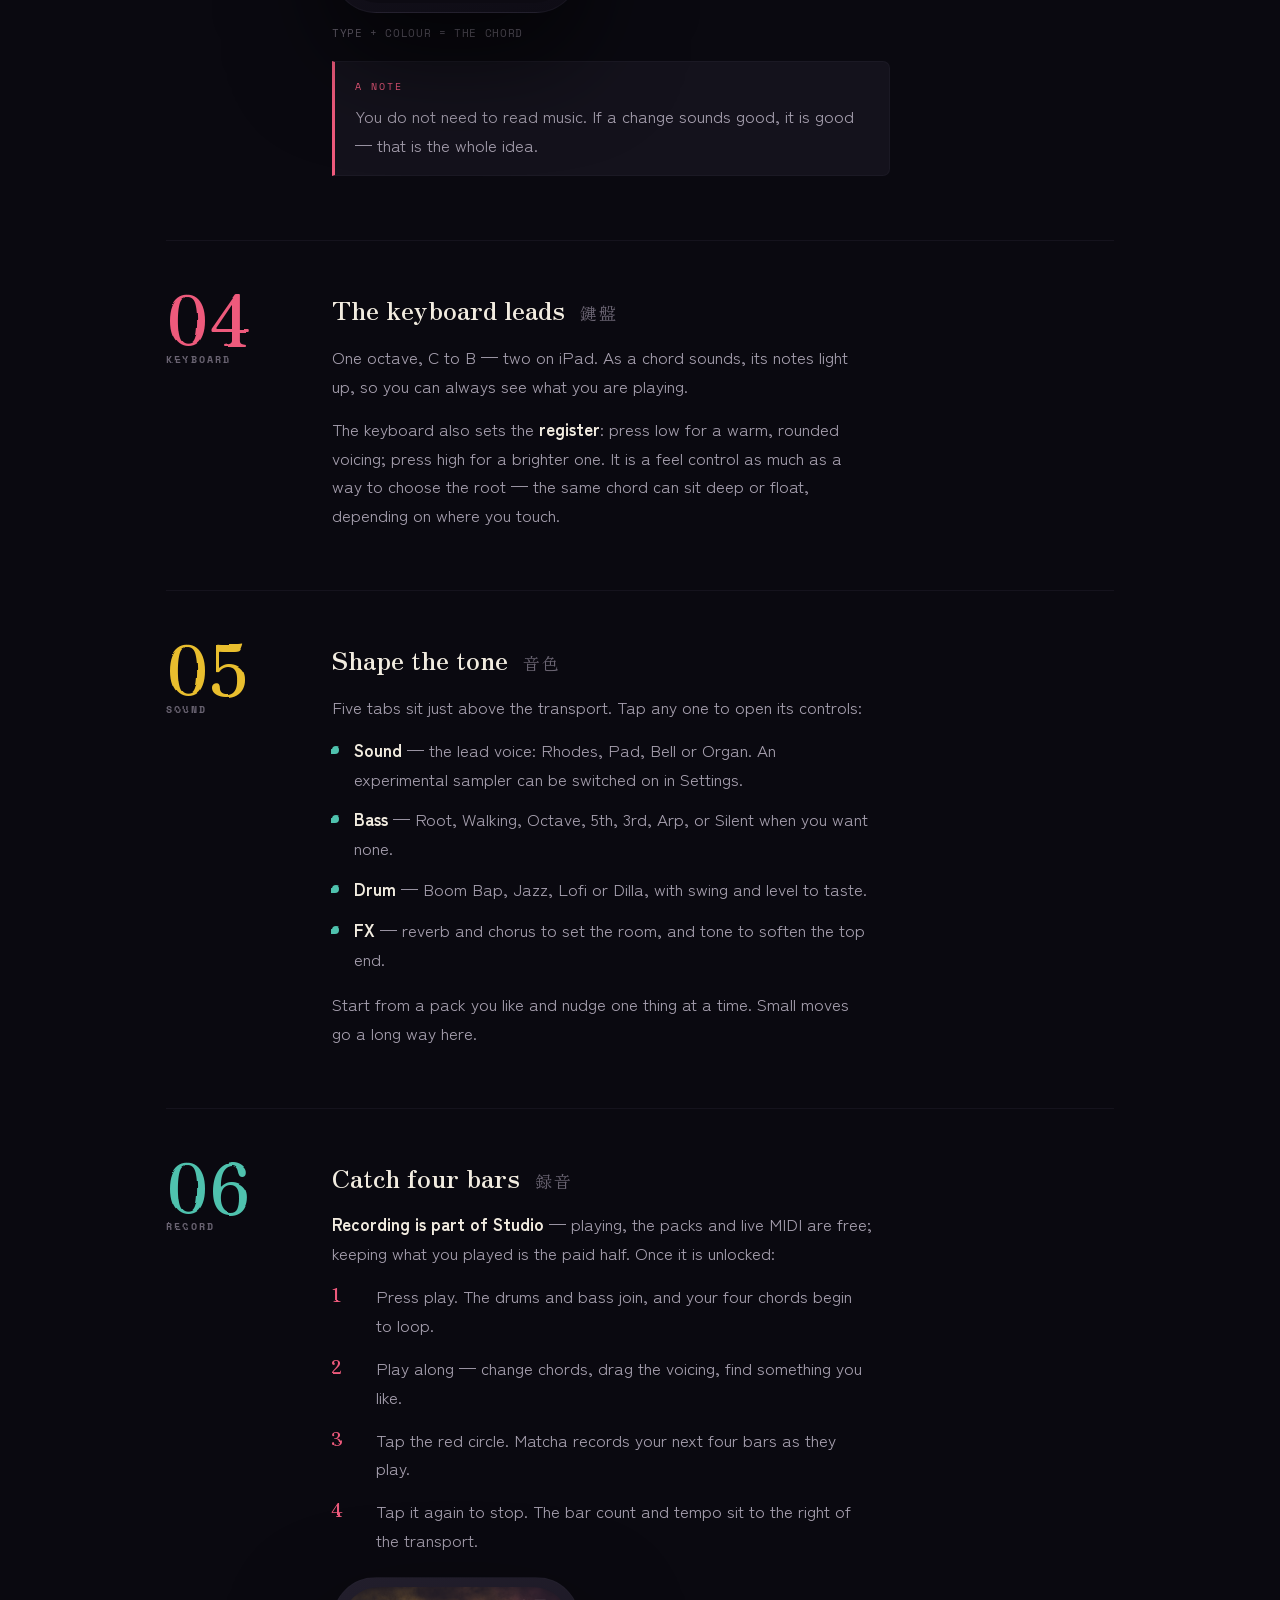
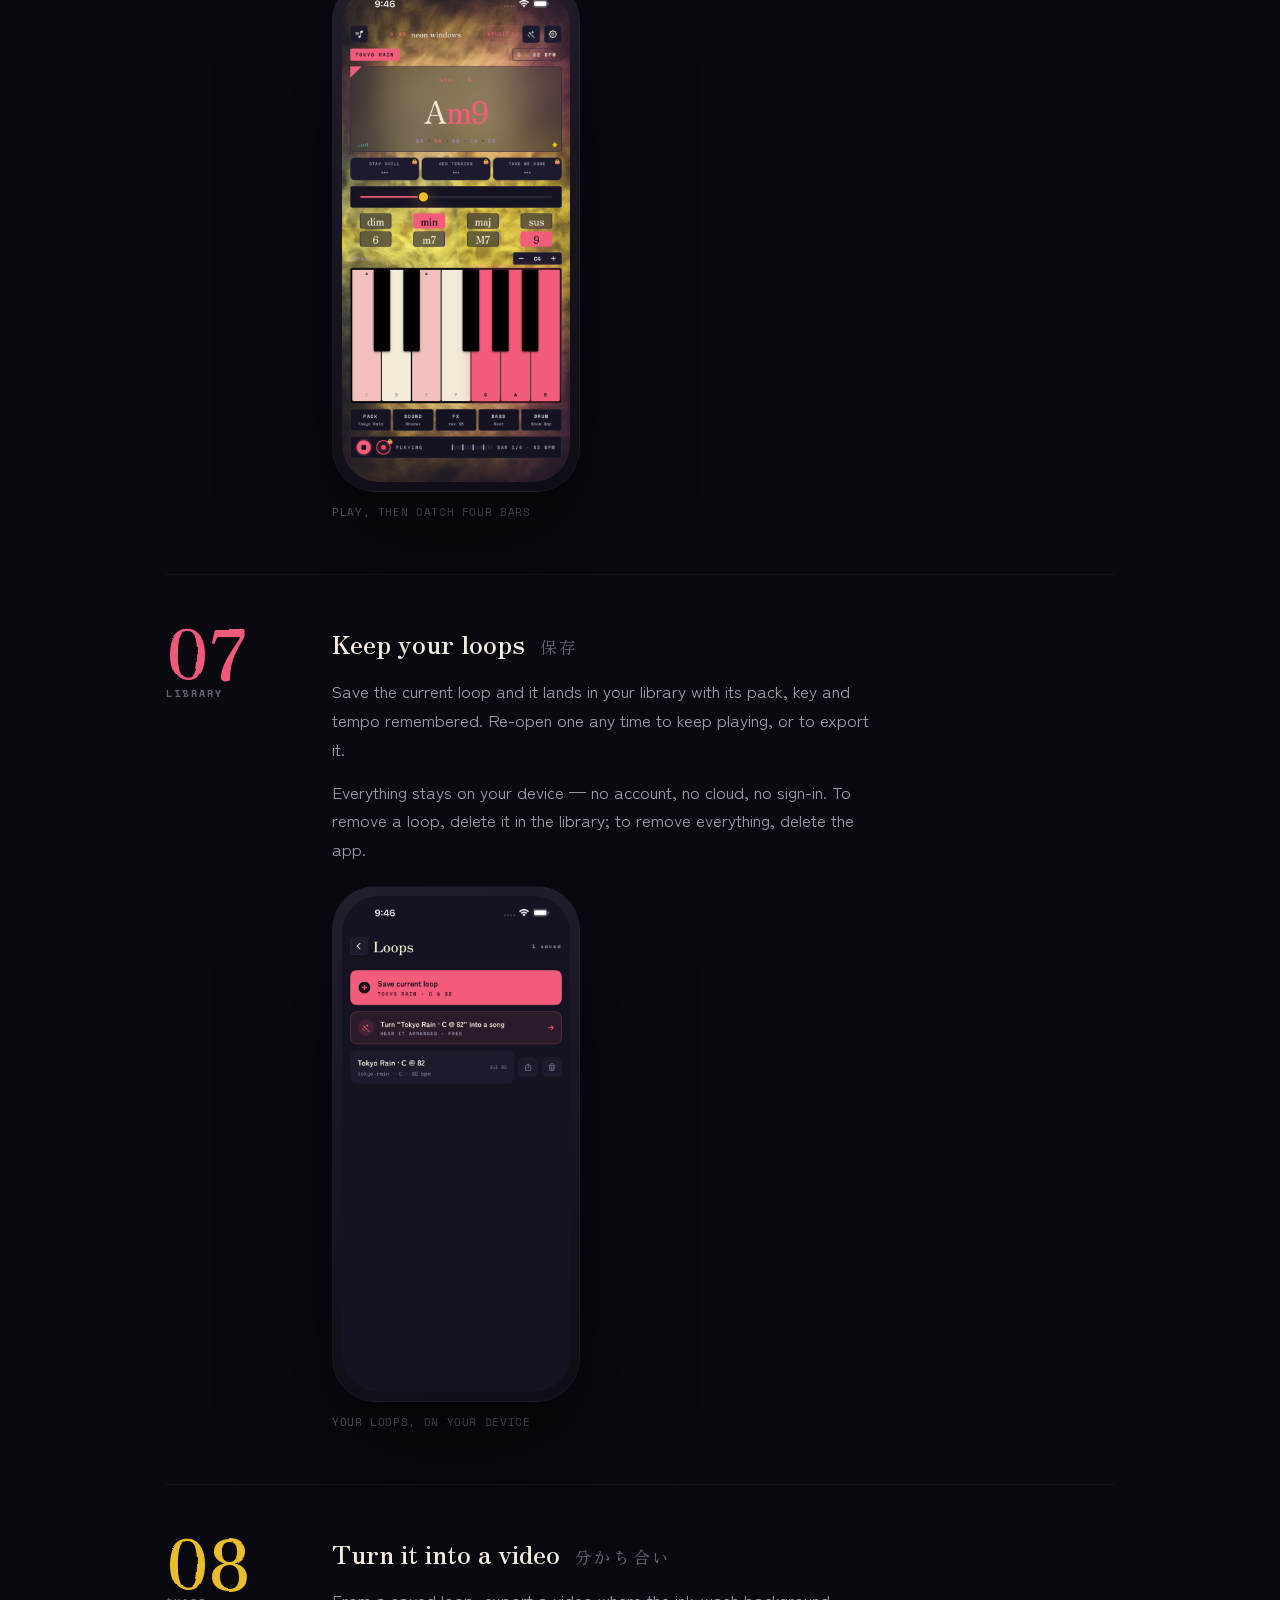
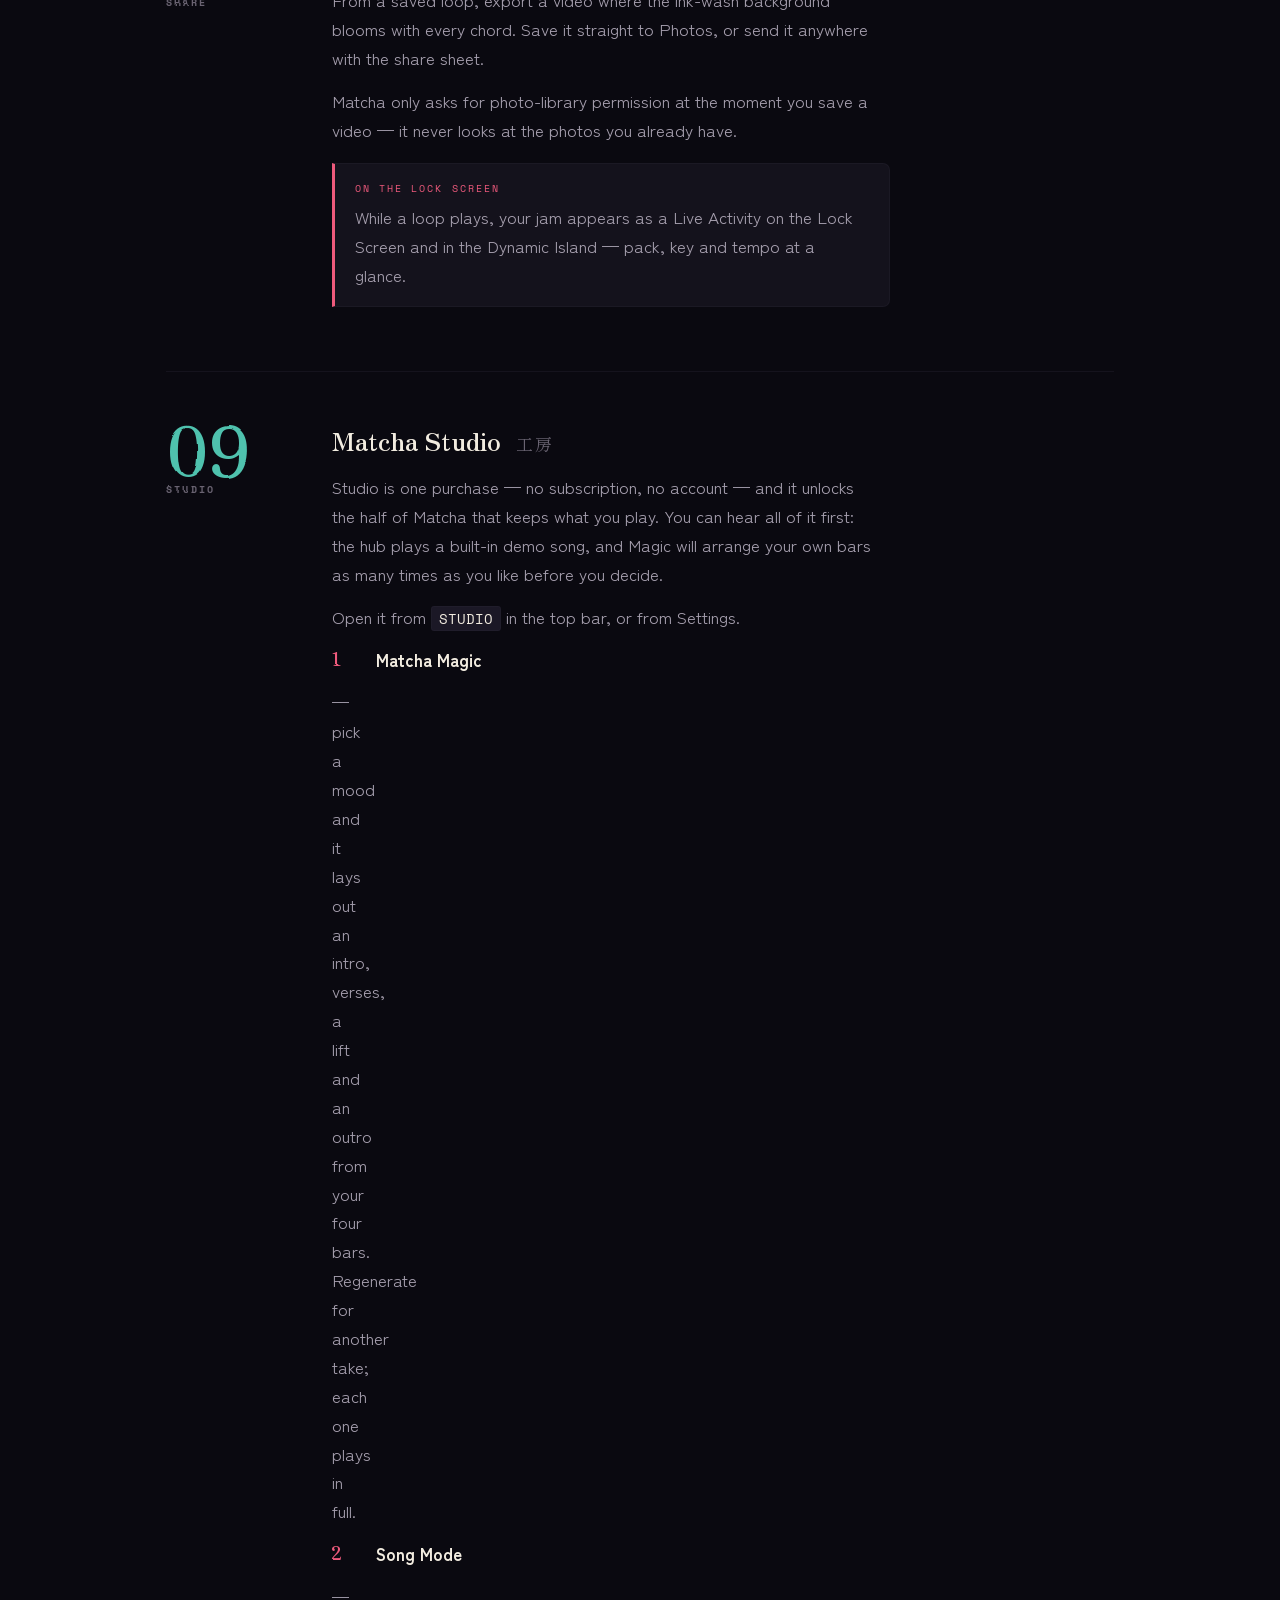
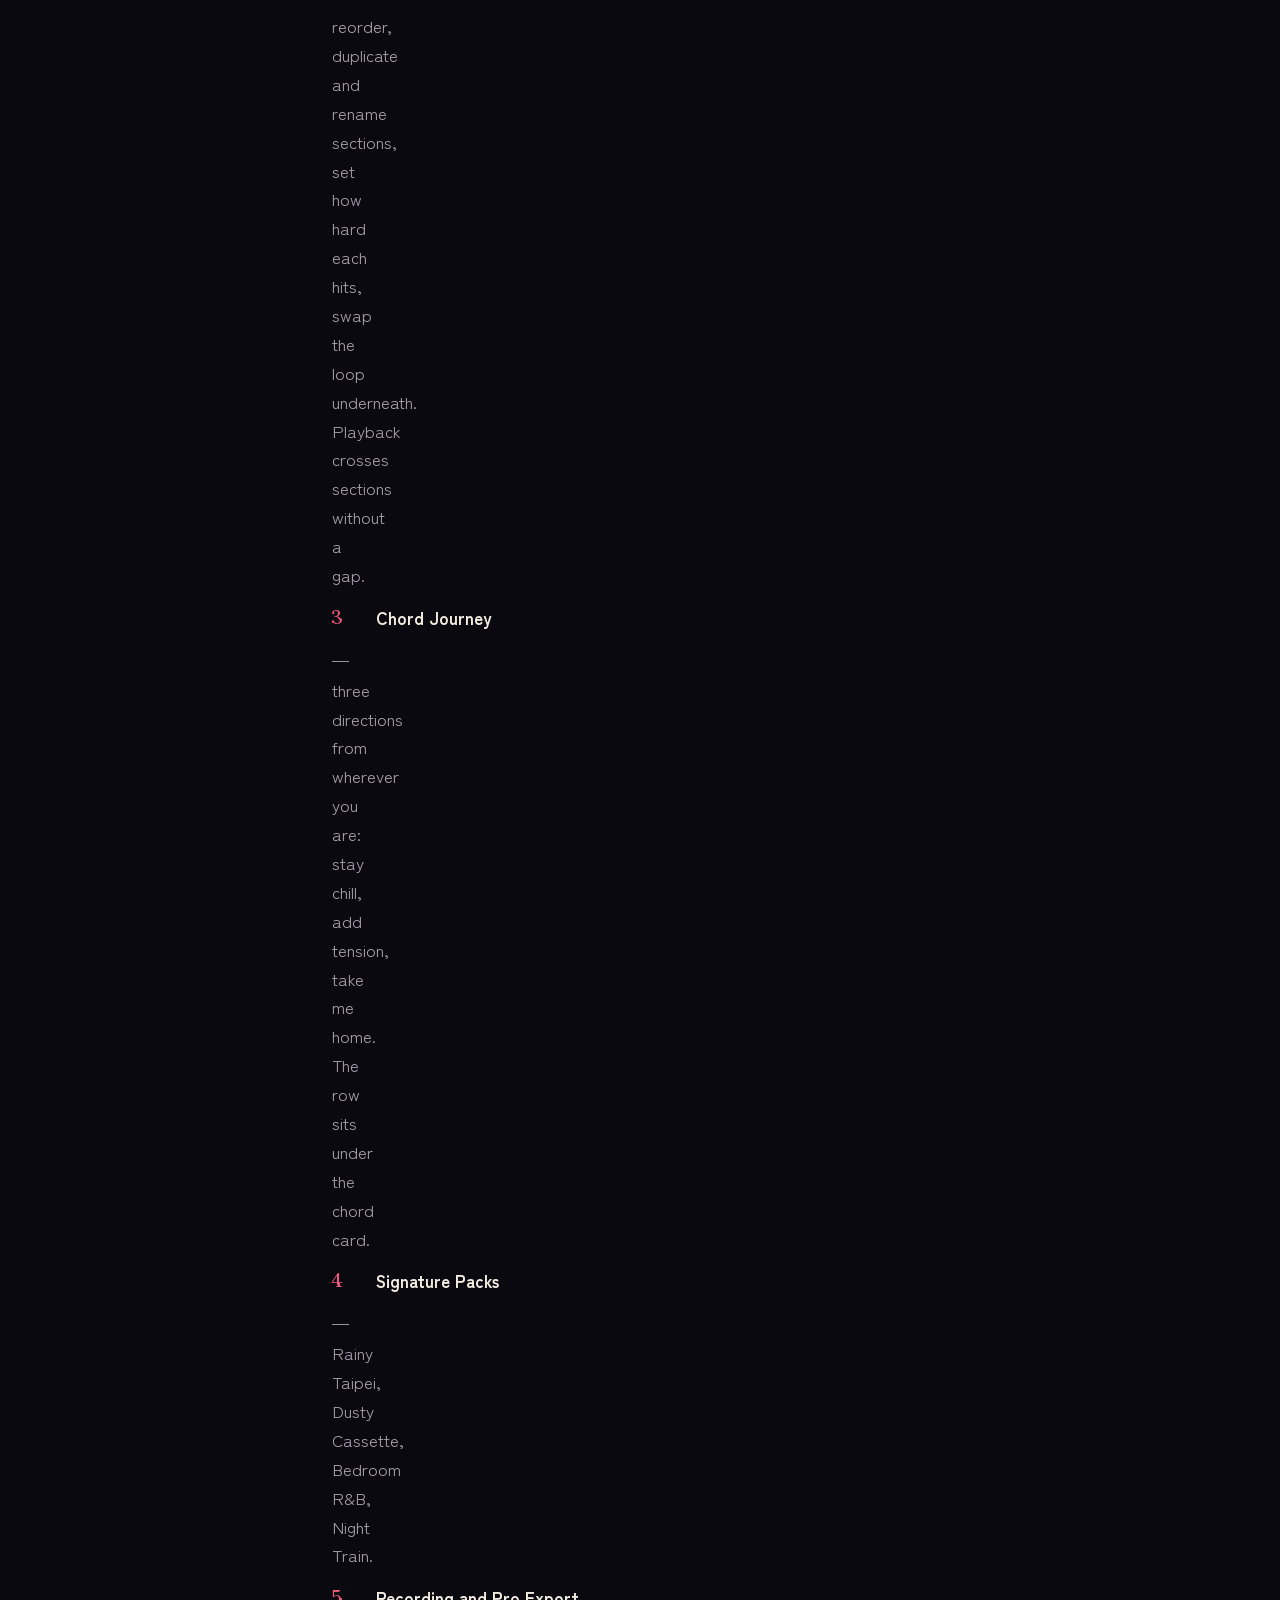
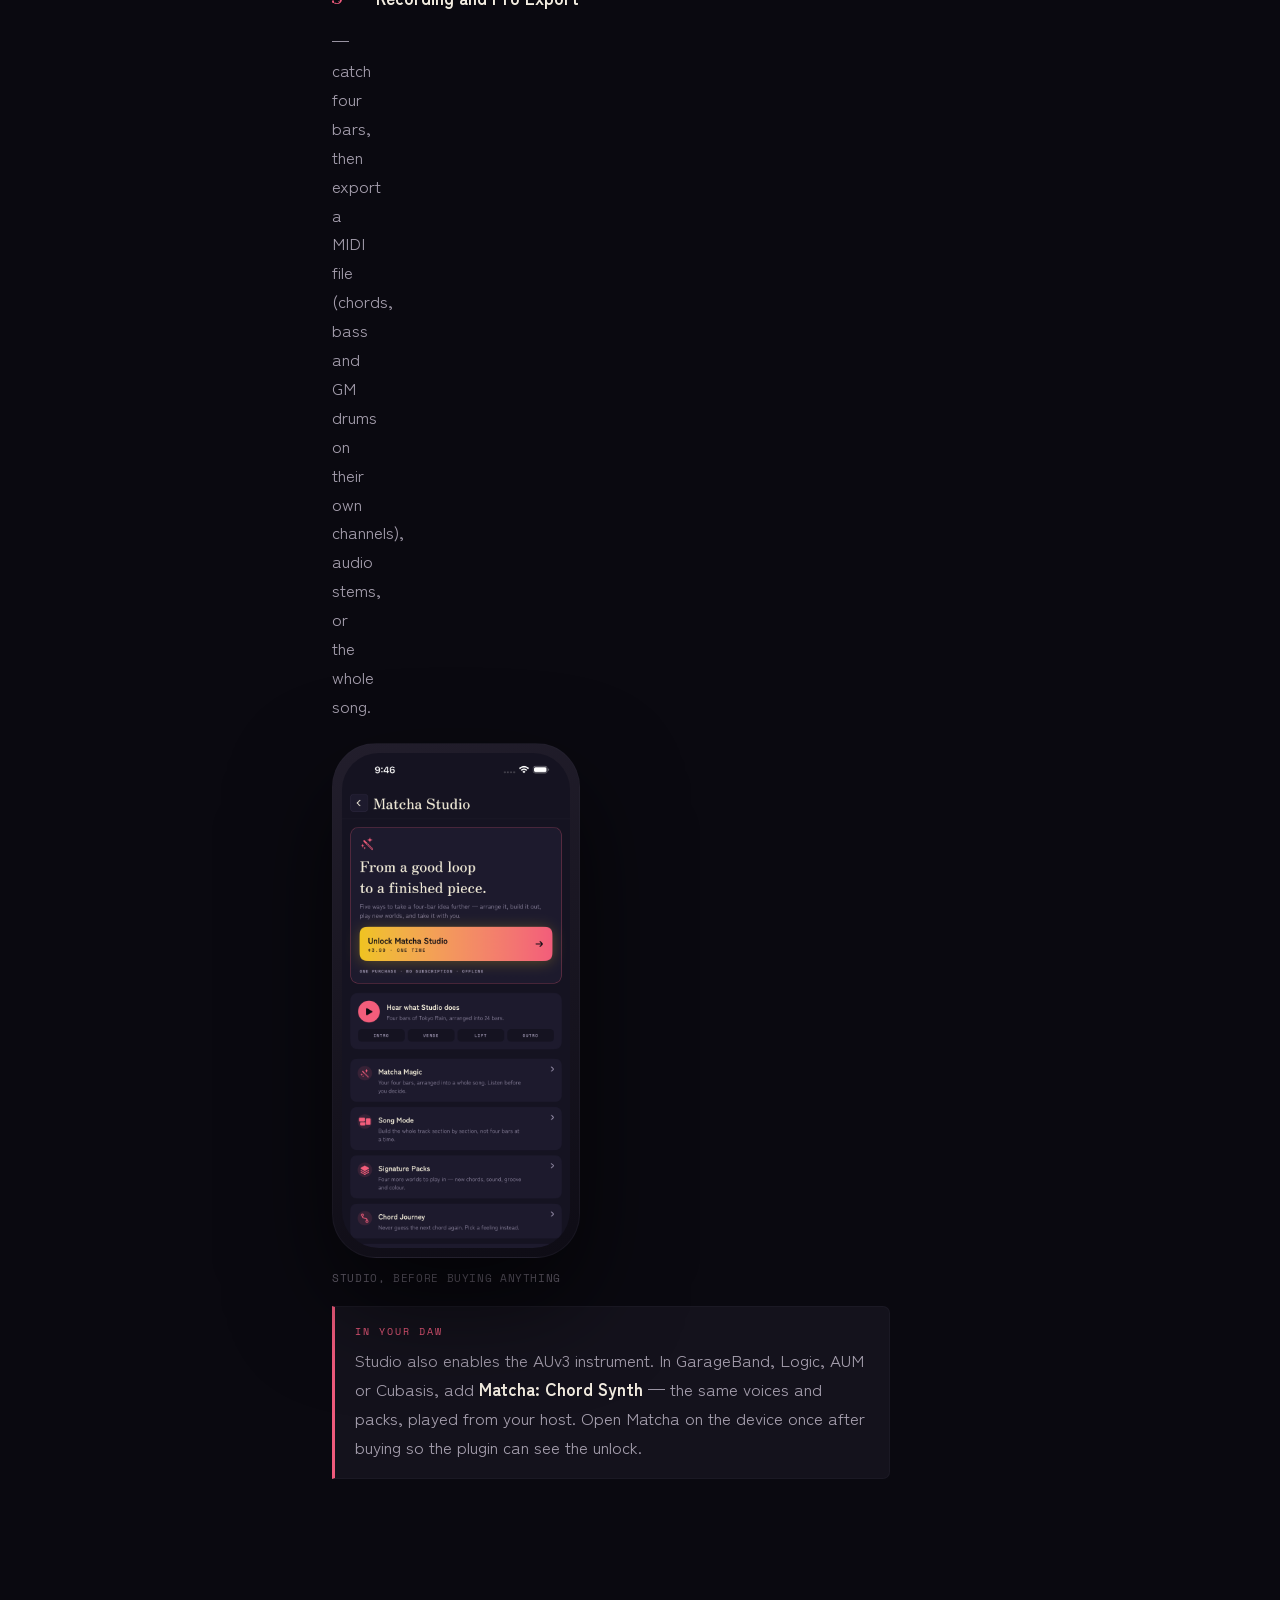
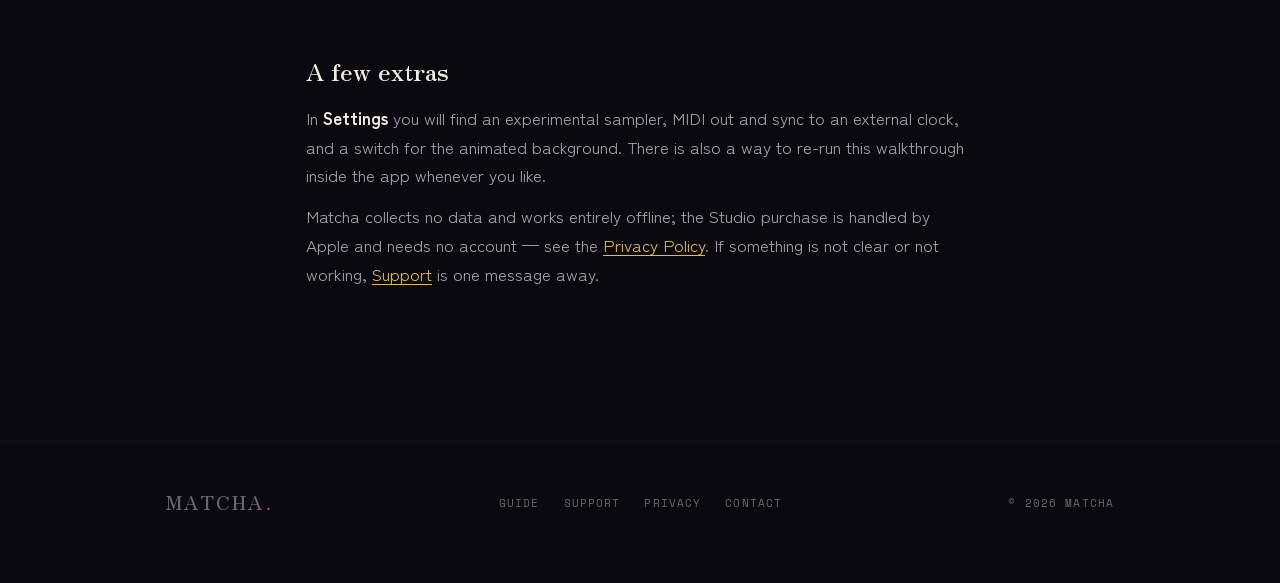
==== commit abd8c647: "docs(site): align the site with 1.1 — Studio, and what it costs Every page still described the app a" ====
--- a/guide.html
+++ b/guide.html
@@ -10,8 +10,8 @@
 <link rel="apple-touch-icon" href="assets/icon-1024.png">
 <meta property="og:title" content="Matcha — Guide">
 <meta property="og:description" content="How to play Matcha — pick a pack, play by feel, record four bars, share a video.">
-<meta property="og:image" content="https://nono-today.github.io/matcha-site/assets/og.png">
-<meta property="og:url" content="https://nono-today.github.io/matcha-site/guide.html">
+<meta property="og:image" content="https://nono-today.github.io/matcha/assets/og.png">
+<meta property="og:url" content="https://nono-today.github.io/matcha/guide.html">
 <link rel="preconnect" href="https://fonts.googleapis.com">
 <link rel="preconnect" href="https://fonts.gstatic.com" crossorigin>
 <link href="https://fonts.googleapis.com/css2?family=Space+Mono:ital,wght@0,400;0,700;1,400&family=Zen+Kaku+Gothic+New:wght@400;500;700&family=Zen+Old+Mincho:wght@400;600;700;900&display=swap" rel="stylesheet">
@@ -73,6 +73,7 @@
       <a href="#record"><b>06</b> Record</a>
       <a href="#library"><b>07</b> Library</a>
       <a href="#share"><b>08</b> Share</a>
+      <a href="#studio"><b>09</b> Studio</a>
     </div>
   </div>
 </div>
@@ -88,9 +89,10 @@
         <li>Choose a pack — a mood to play in. Tokyo Rain is an easy place to start.</li>
         <li>Tap the big chord buttons. The keyboard picks the root; the buttons pick the colour.</li>
         <li>Press play. Drums and bass come in, and your four chords loop.</li>
-        <li>Tap the red circle to catch four bars, then save it or turn it into a video.</li>
+        <li>Jam over the loop. When you want to keep or arrange what you played, that is <a href="#studio">Studio</a>.</li>
       </ol>
       <p>That is the entire loop. Everything below is just the same four moves, in more detail.</p>
+      <p>The app also walks you through this on the real screen the first time you open it — four short pointers at the keyboard, the chord controls and the two Studio features. You can re-run it any time from Settings.</p>
     </div>
   </div>
 
@@ -98,11 +100,12 @@
     <div class="num c-yellow">02<span class="en">Packs</span></div>
     <div class="body">
       <h2>Pick a mood <span class="ky">気分</span></h2>
-      <p>A pack is a complete kit — synth, bass, drums, swing, tempo, chord palette and colour, chosen to sit together. There are eight: <strong>Tokyo Rain, Study Session, Sunset Drive, Midnight Jazz, Rainy Cafe, Neon Sleep, Saturday Cartoon</strong> and <strong>Late Bus</strong>.</p>
+      <p>A pack is a complete kit — synth, bass, drums, swing, tempo, chord palette and colour, chosen to sit together. Eight come with the app: <strong>Tokyo Rain, Study Session, Sunset Drive, Midnight Jazz, Rainy Cafe, Neon Sleep, Saturday Cartoon</strong> and <strong>Late Bus</strong>.</p>
+      <p>Four more — <strong>Rainy Taipei, Dusty Cassette, Bedroom R&amp;B</strong> and <strong>Night Train</strong> — are Signature Packs, part of <a href="#studio">Studio</a>. You can open any of them and hear it play before you decide.</p>
       <p>To switch, tap <span class="tag">PACK</span> in the row above the transport and choose another. The whole instrument follows — you can change it whenever, and it never loses your place.</p>
       <figure class="figure">
-        <div class="device"><img src="assets/screen-packs.png" alt="The pack picker — eight mood packs as coloured tiles" loading="lazy"></div>
-        <figcaption>Eight packs, eight moods</figcaption>
+        <div class="device"><img src="assets/screen-packs.png" alt="The pack picker — the eight mood packs as coloured tiles" loading="lazy"></div>
+        <figcaption>Eight packs to start with</figcaption>
       </figure>
     </div>
   </div>
@@ -131,7 +134,7 @@
     <div class="num c-coral">04<span class="en">Keyboard</span></div>
     <div class="body">
       <h2>The keyboard leads <span class="ky">鍵盤</span></h2>
-      <p>One octave, C to B. As a chord sounds, its notes light up, so you can always see what you are playing.</p>
+      <p>One octave, C to B — two on iPad. As a chord sounds, its notes light up, so you can always see what you are playing.</p>
       <p>The keyboard also sets the <strong>register</strong>: press low for a warm, rounded voicing; press high for a brighter one. It is a feel control as much as a way to choose the root — the same chord can sit deep or float, depending on where you touch.</p>
     </div>
   </div>
@@ -155,6 +158,7 @@
     <div class="num c-teal">06<span class="en">Record</span></div>
     <div class="body">
       <h2>Catch four bars <span class="ky">録音</span></h2>
+      <p><strong>Recording is part of <a href="#studio">Studio</a></strong> — playing, the packs and live MIDI are free; keeping what you played is the paid half. Once it is unlocked:</p>
       <ol class="steps">
         <li>Press play. The drums and bass join, and your four chords begin to loop.</li>
         <li>Play along — change chords, drag the voicing, find something you like.</li>
@@ -191,13 +195,34 @@
     </div>
   </div>
 
+  <div class="guide-sec" id="studio">
+    <div class="num c-teal">09<span class="en">Studio</span></div>
+    <div class="body">
+      <h2>Matcha Studio <span class="ky">工房</span></h2>
+      <p>Studio is one purchase — no subscription, no account — and it unlocks the half of Matcha that keeps what you play. You can hear all of it first: the hub plays a built-in demo song, and Magic will arrange your own bars as many times as you like before you decide.</p>
+      <p>Open it from <span class="tag">STUDIO</span> in the top bar, or from Settings.</p>
+      <ol class="steps">
+        <li><strong>Matcha Magic</strong> — pick a mood and it lays out an intro, verses, a lift and an outro from your four bars. Regenerate for another take; each one plays in full.</li>
+        <li><strong>Song Mode</strong> — reorder, duplicate and rename sections, set how hard each hits, swap the loop underneath. Playback crosses sections without a gap.</li>
+        <li><strong>Chord Journey</strong> — three directions from wherever you are: stay chill, add tension, take me home. The row sits under the chord card.</li>
+        <li><strong>Signature Packs</strong> — Rainy Taipei, Dusty Cassette, Bedroom R&amp;B, Night Train.</li>
+        <li><strong>Recording and Pro Export</strong> — catch four bars, then export a MIDI file (chords, bass and GM drums on their own channels), audio stems, or the whole song.</li>
+      </ol>
+      <figure class="figure">
+        <div class="device"><img src="assets/screen-studio.png" alt="The Matcha Studio screen with the unlock button, the demo song and the five features" loading="lazy"></div>
+        <figcaption>Studio, before buying anything</figcaption>
+      </figure>
+      <div class="note"><span class="k">In your DAW</span><p>Studio also enables the AUv3 instrument. In GarageBand, Logic, AUM or Cubasis, add <strong>Matcha: Chord Synth</strong> — the same voices and packs, played from your host. Open Matcha on the device once after buying so the plugin can see the unlock.</p></div>
+    </div>
+  </div>
+
 </div></section>
 
 <!-- EXTRAS -->
 <section style="padding-top:0"><div class="wrap prose">
   <h2>A few extras</h2>
   <p>In <strong>Settings</strong> you will find an experimental sampler, MIDI out and sync to an external clock, and a switch for the animated background. There is also a way to re-run this walkthrough inside the app whenever you like.</p>
-  <p>Matcha collects no data and works entirely offline — see the <a href="privacy.html">Privacy Policy</a>. If something is not clear or not working, <a href="support.html">Support</a> is one message away.</p>
+  <p>Matcha collects no data and works entirely offline; the Studio purchase is handled by Apple and needs no account — see the <a href="privacy.html">Privacy Policy</a>. If something is not clear or not working, <a href="support.html">Support</a> is one message away.</p>
 </div></section>
 
 <footer class="foot">
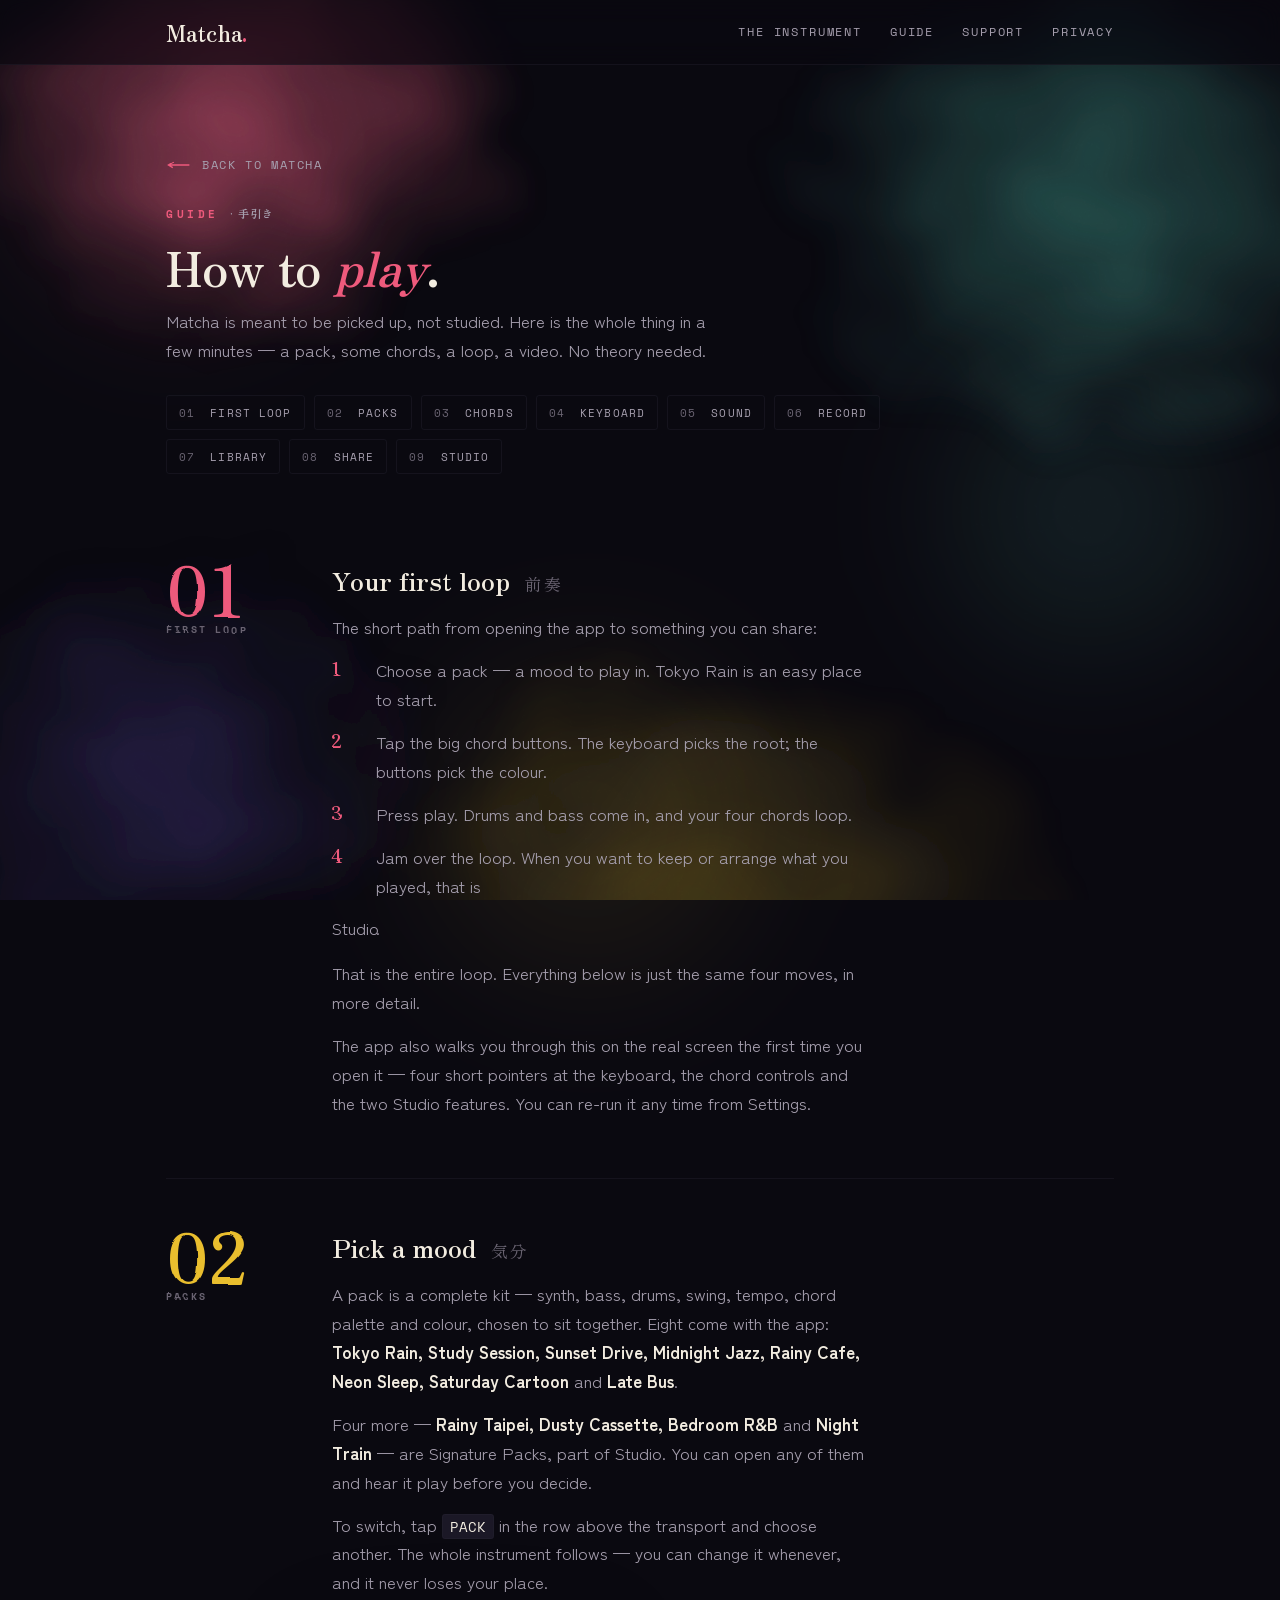
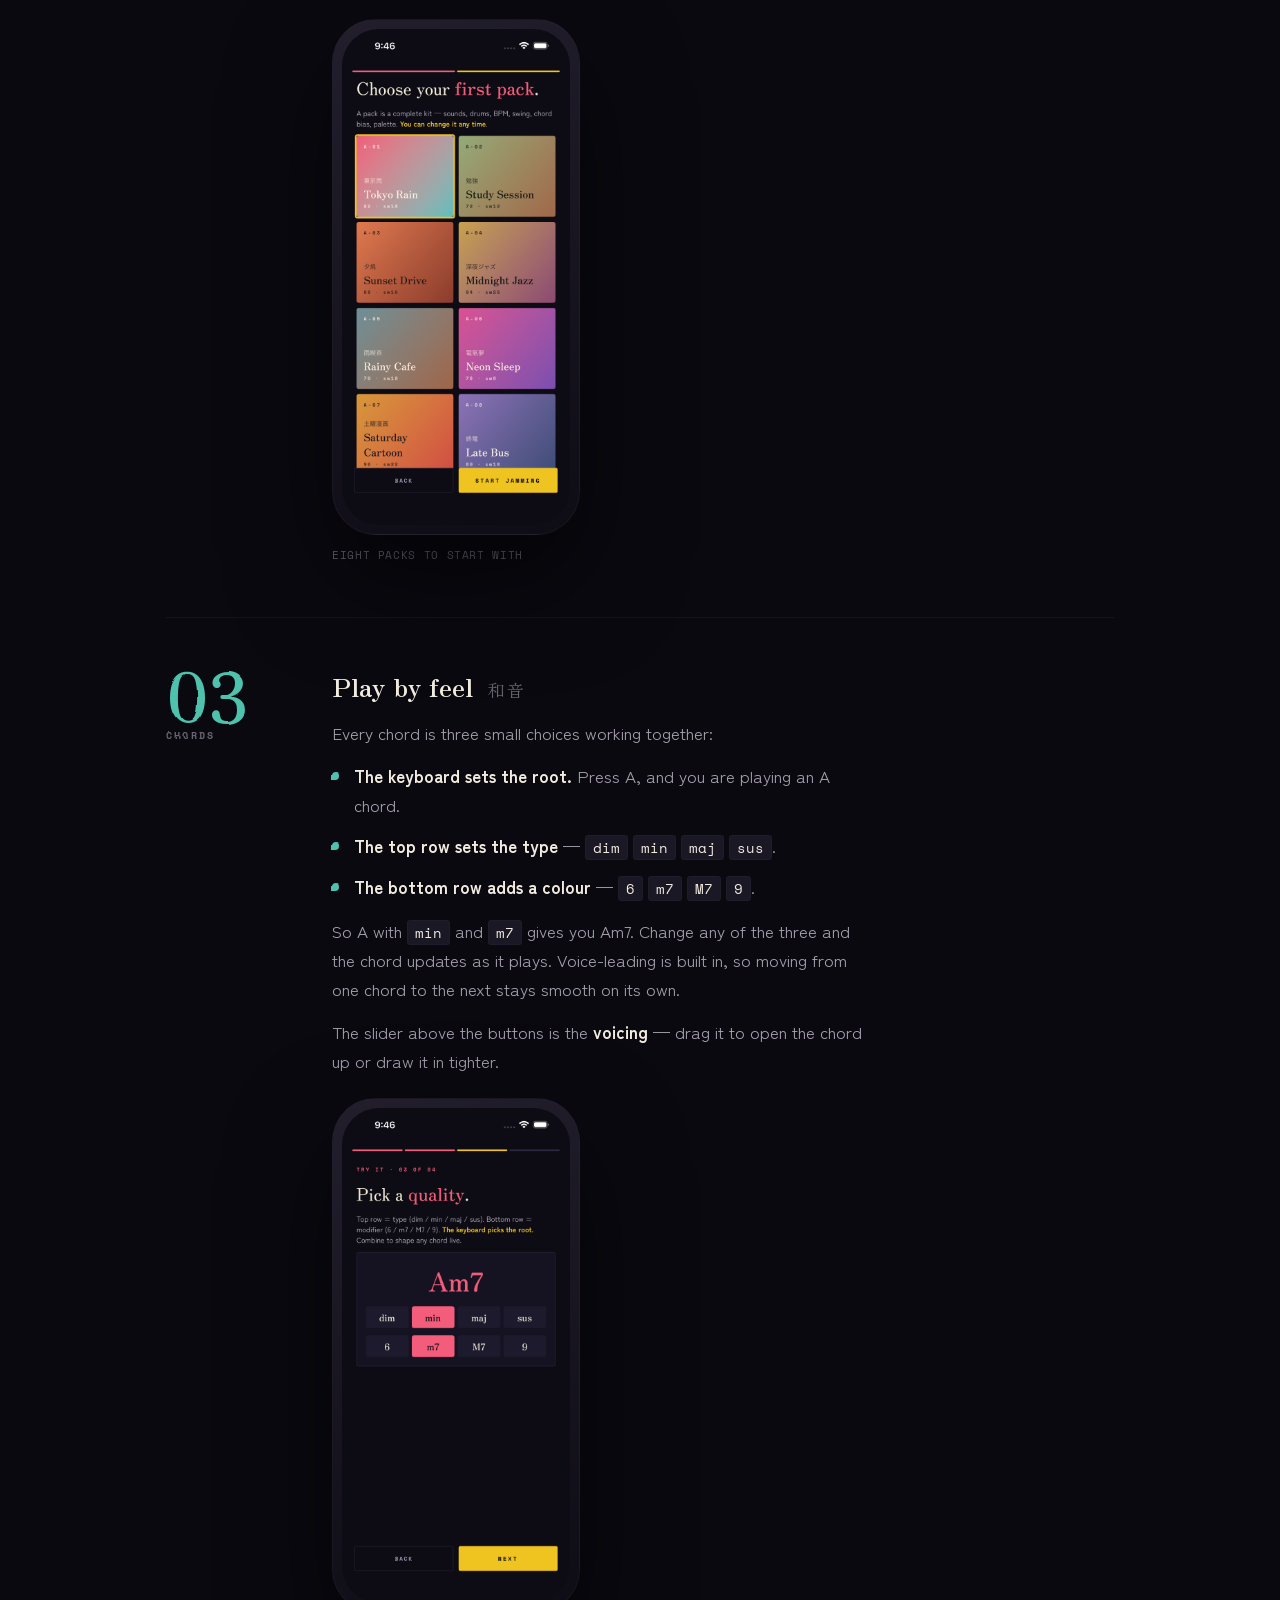
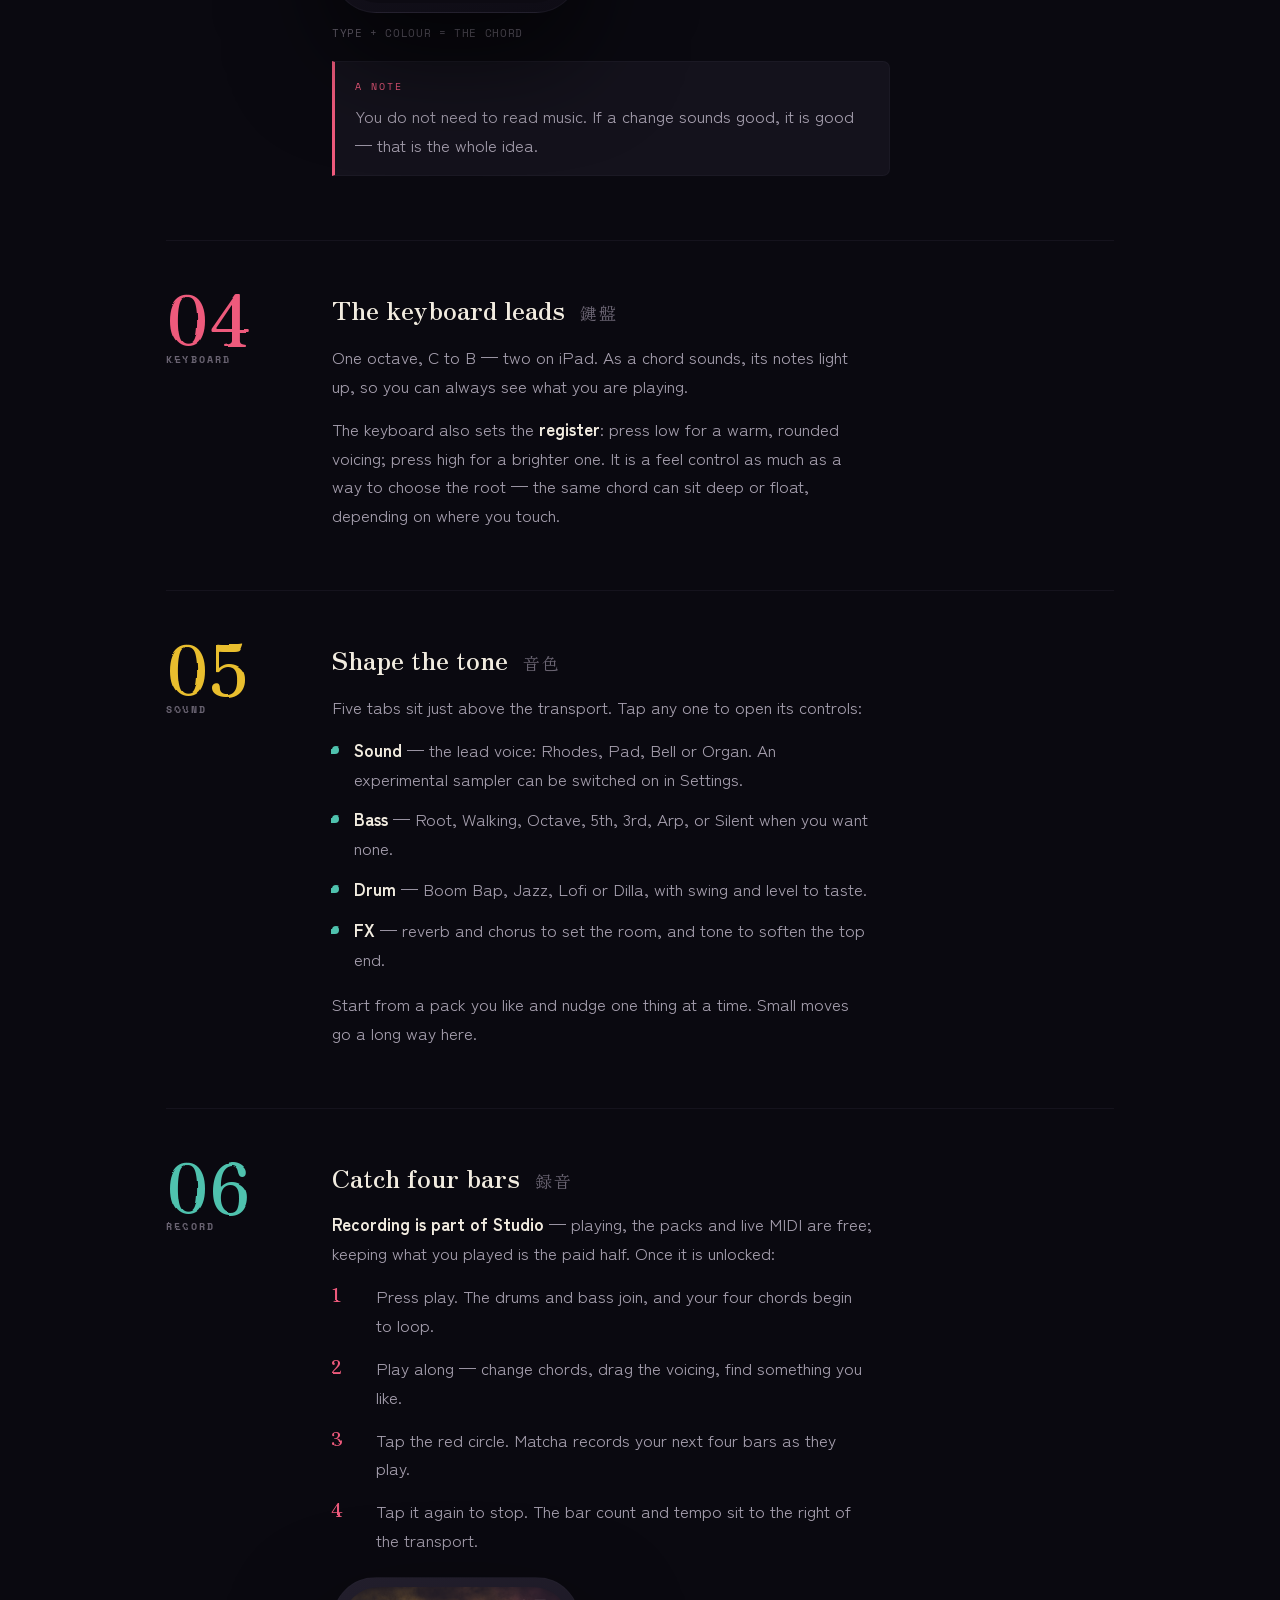
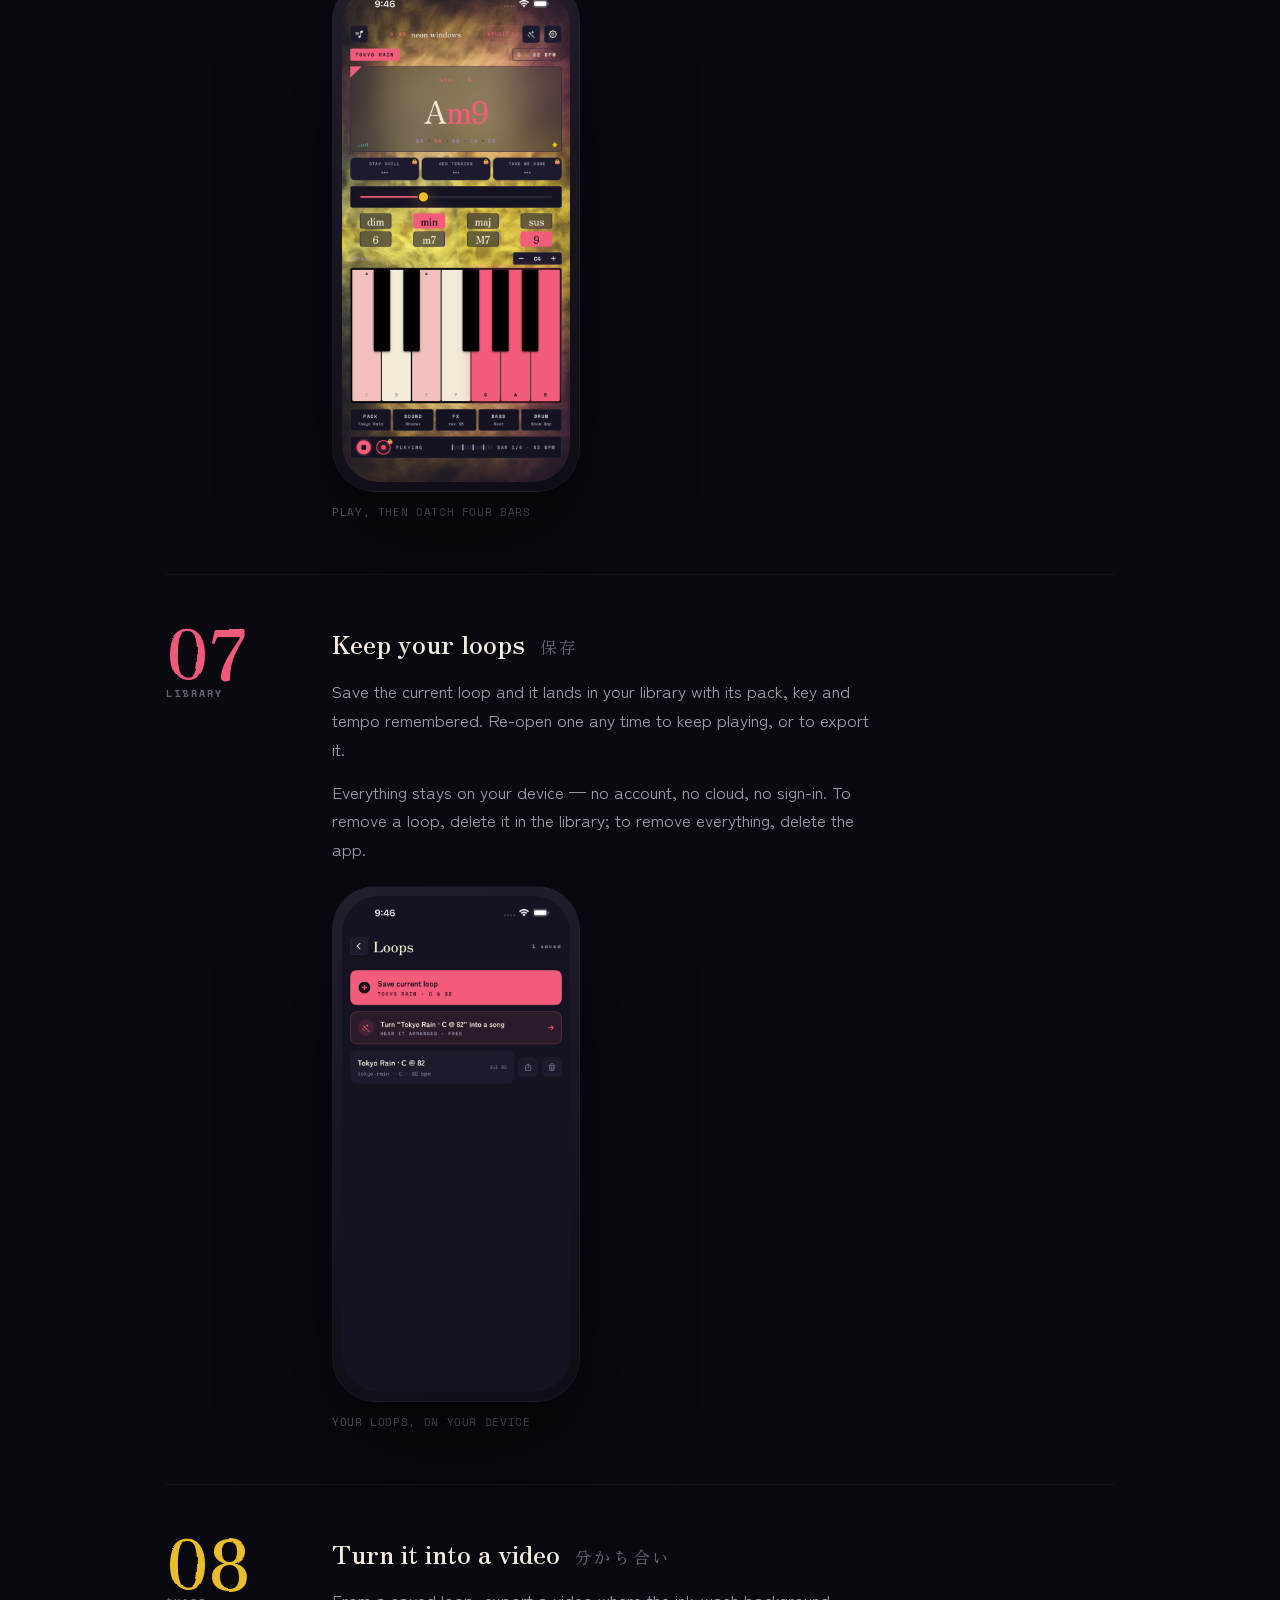
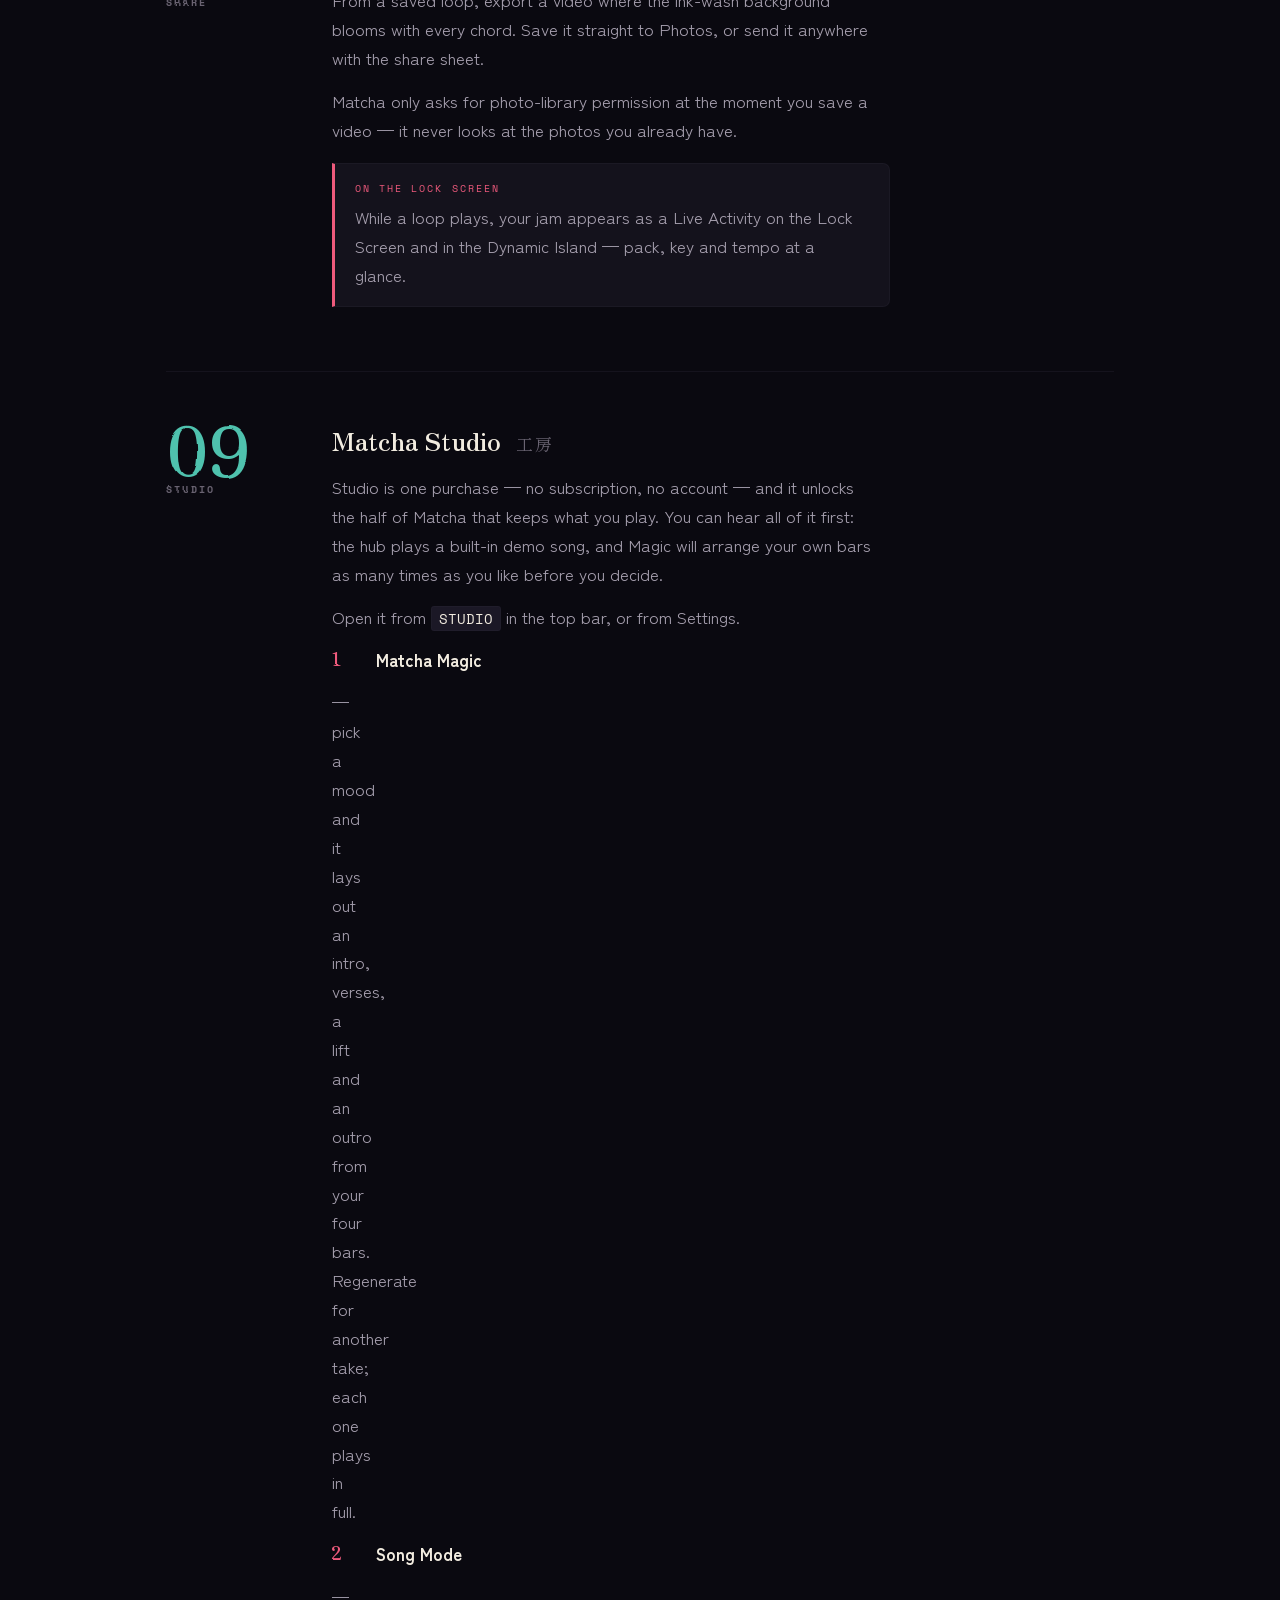
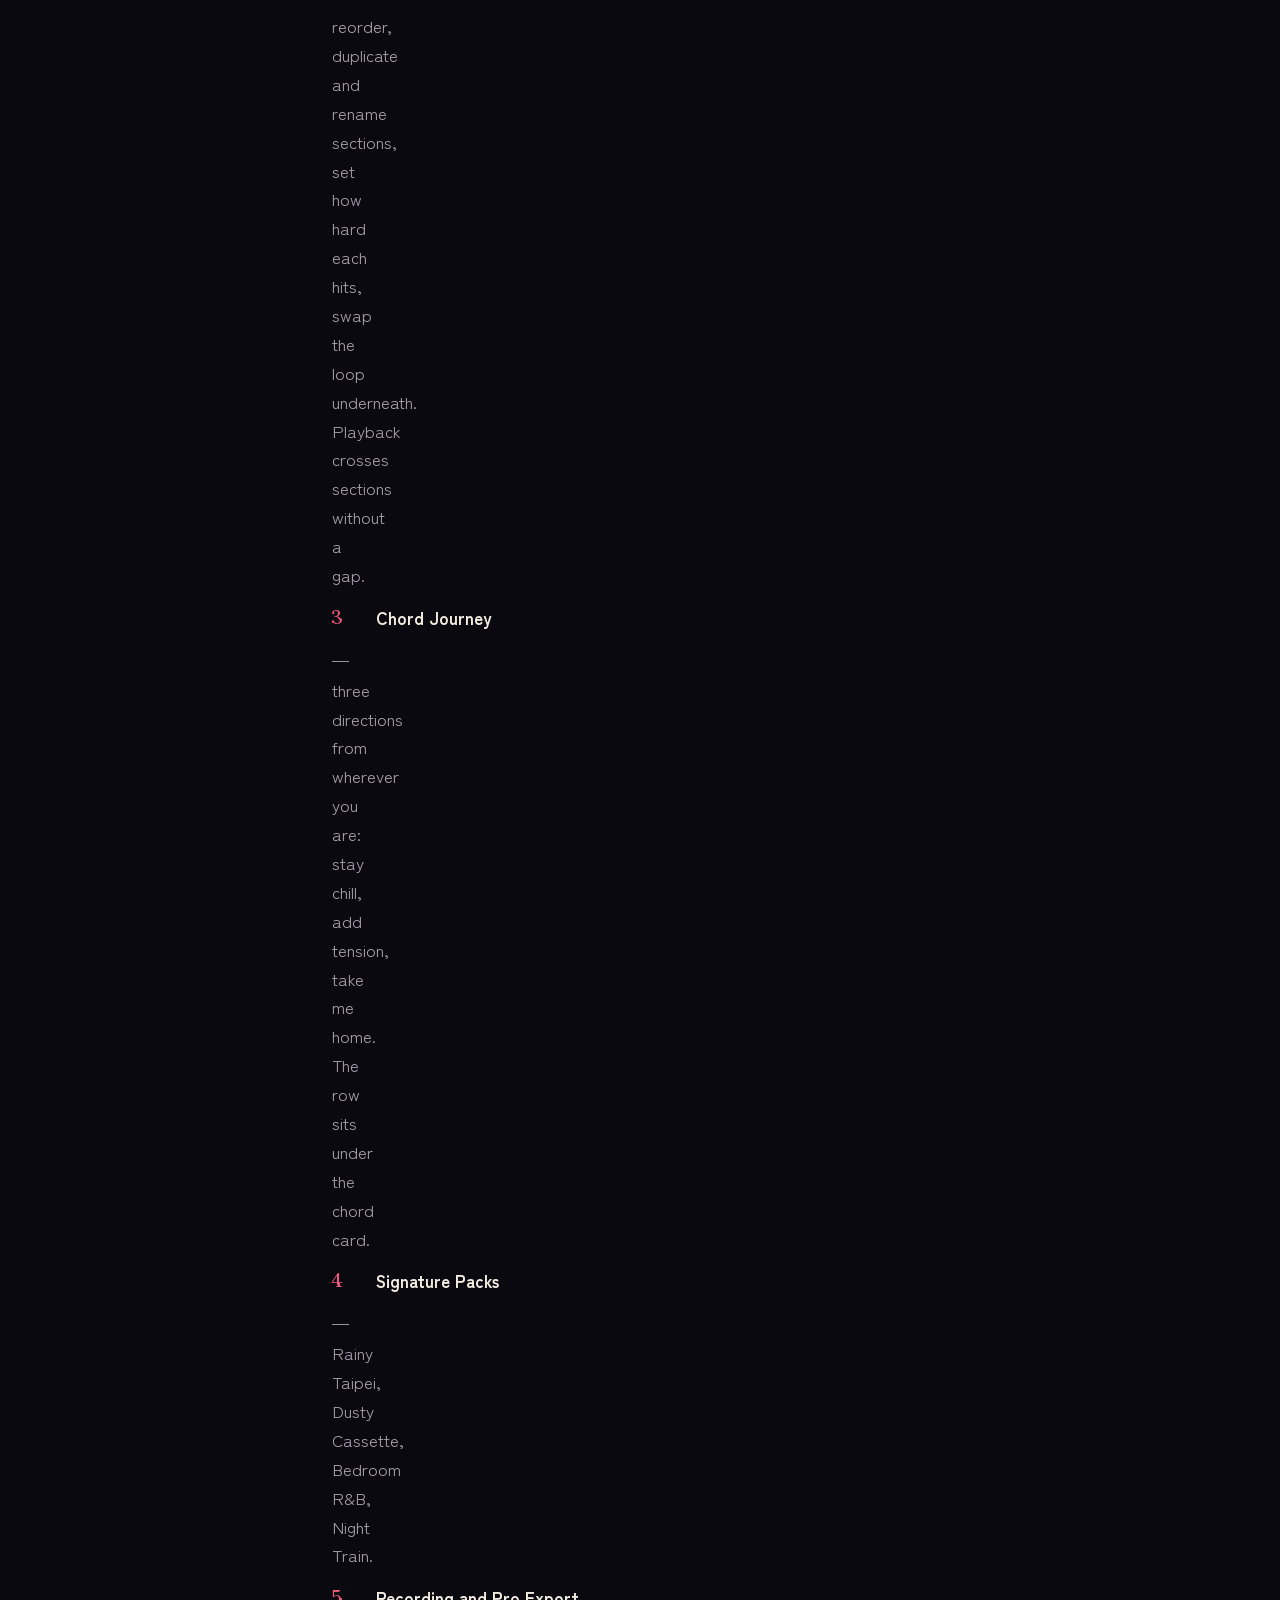
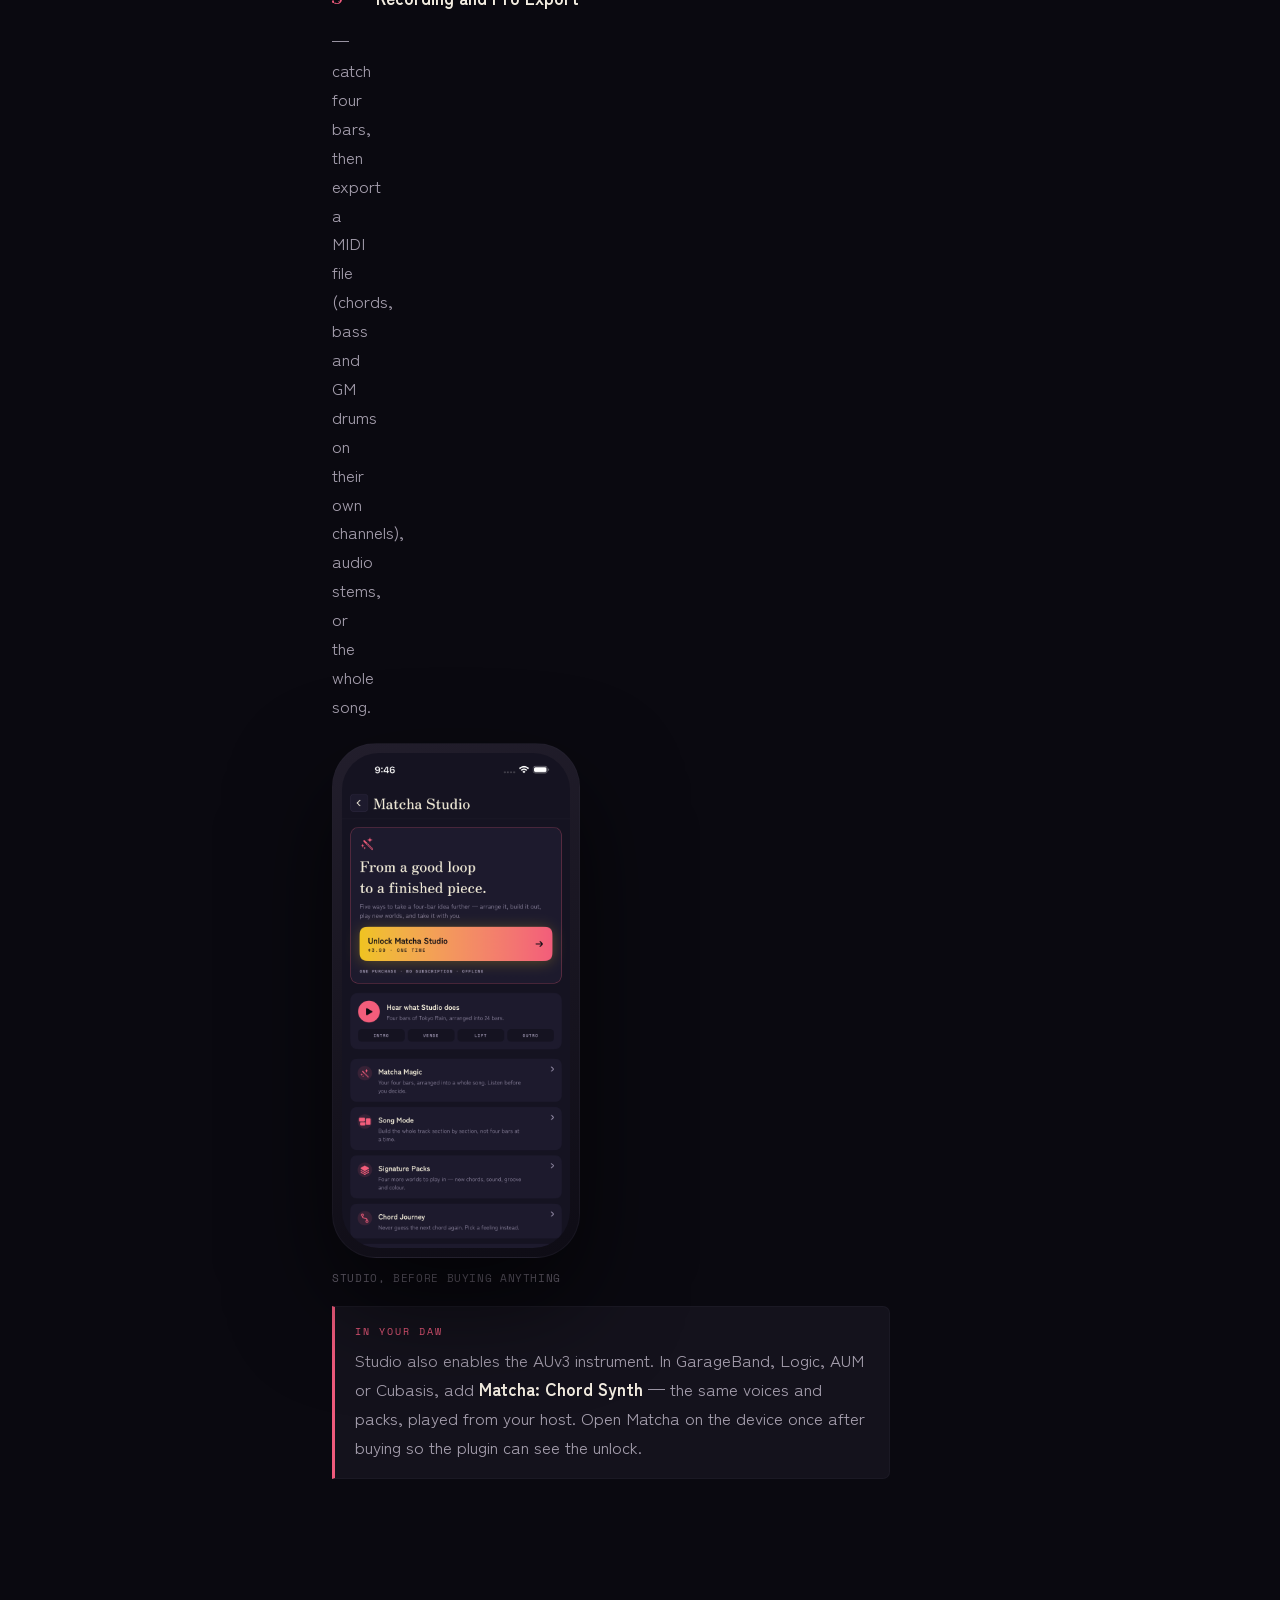
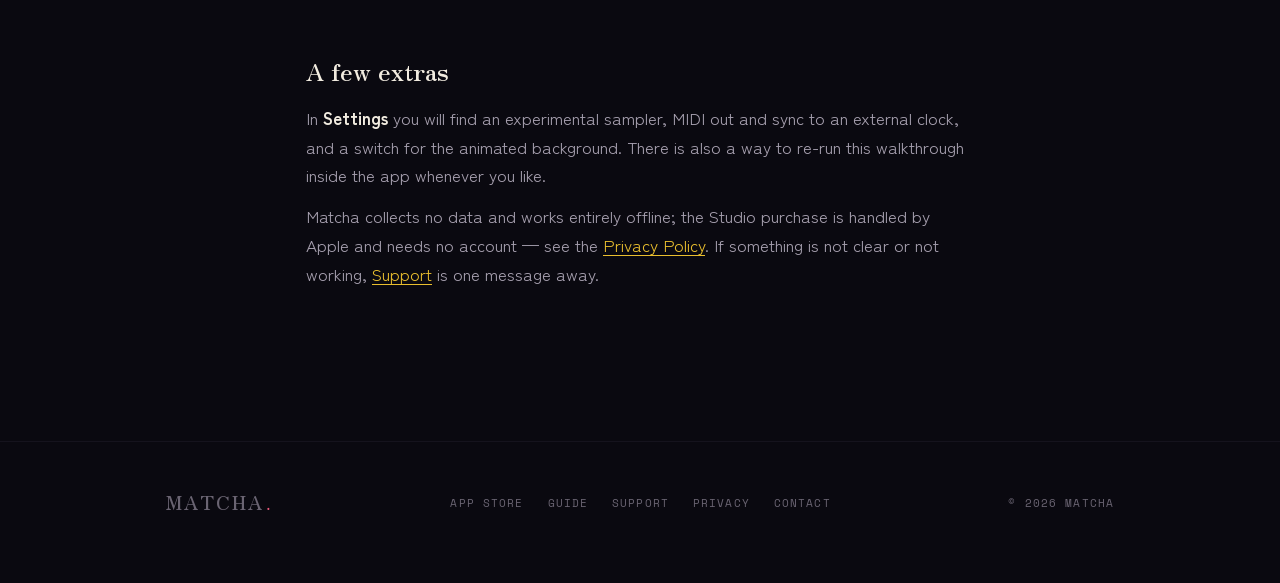
==== commit 0664a26b: "docs(site): it is on the App Store now, so link to it The hero said "Coming to the App Store" with a" ====
--- a/guide.html
+++ b/guide.html
@@ -6,6 +6,7 @@
 <title>Matcha — Guide</title>
 <meta name="description" content="How to play Matcha: pick a pack, play chords by feel, record four bars, and turn a loop into a video.">
 <meta name="theme-color" content="#0A0910">
+<meta name="apple-itunes-app" content="app-id=6786523067">
 <link rel="icon" href="assets/favicon.svg" type="image/svg+xml">
 <link rel="apple-touch-icon" href="assets/icon-1024.png">
 <meta property="og:title" content="Matcha — Guide">
@@ -229,6 +230,7 @@
   <div class="wrap">
     <span class="brand">Matcha<span class="dot">.</span></span>
     <nav>
+      <a href="https://apps.apple.com/app/id6786523067">App Store</a>
       <a href="guide.html">Guide</a>
       <a href="support.html">Support</a>
       <a href="privacy.html">Privacy</a>
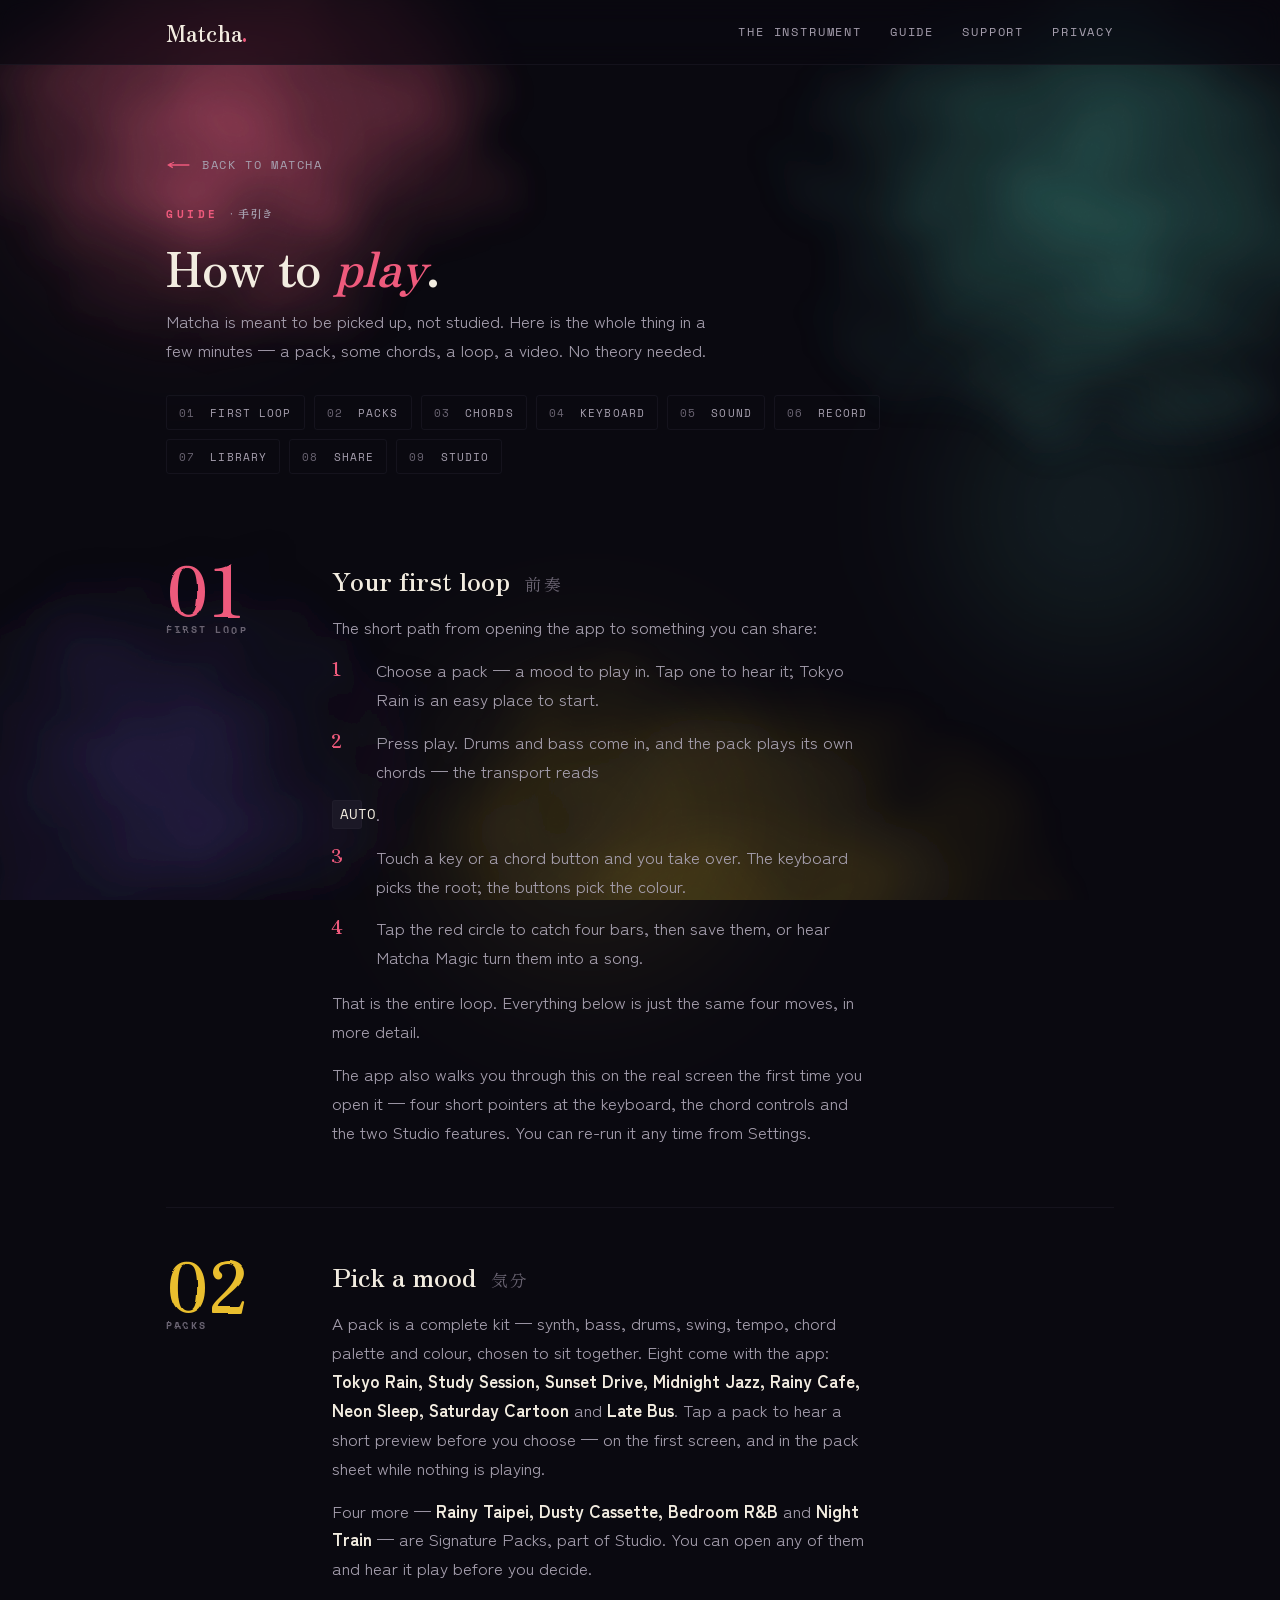
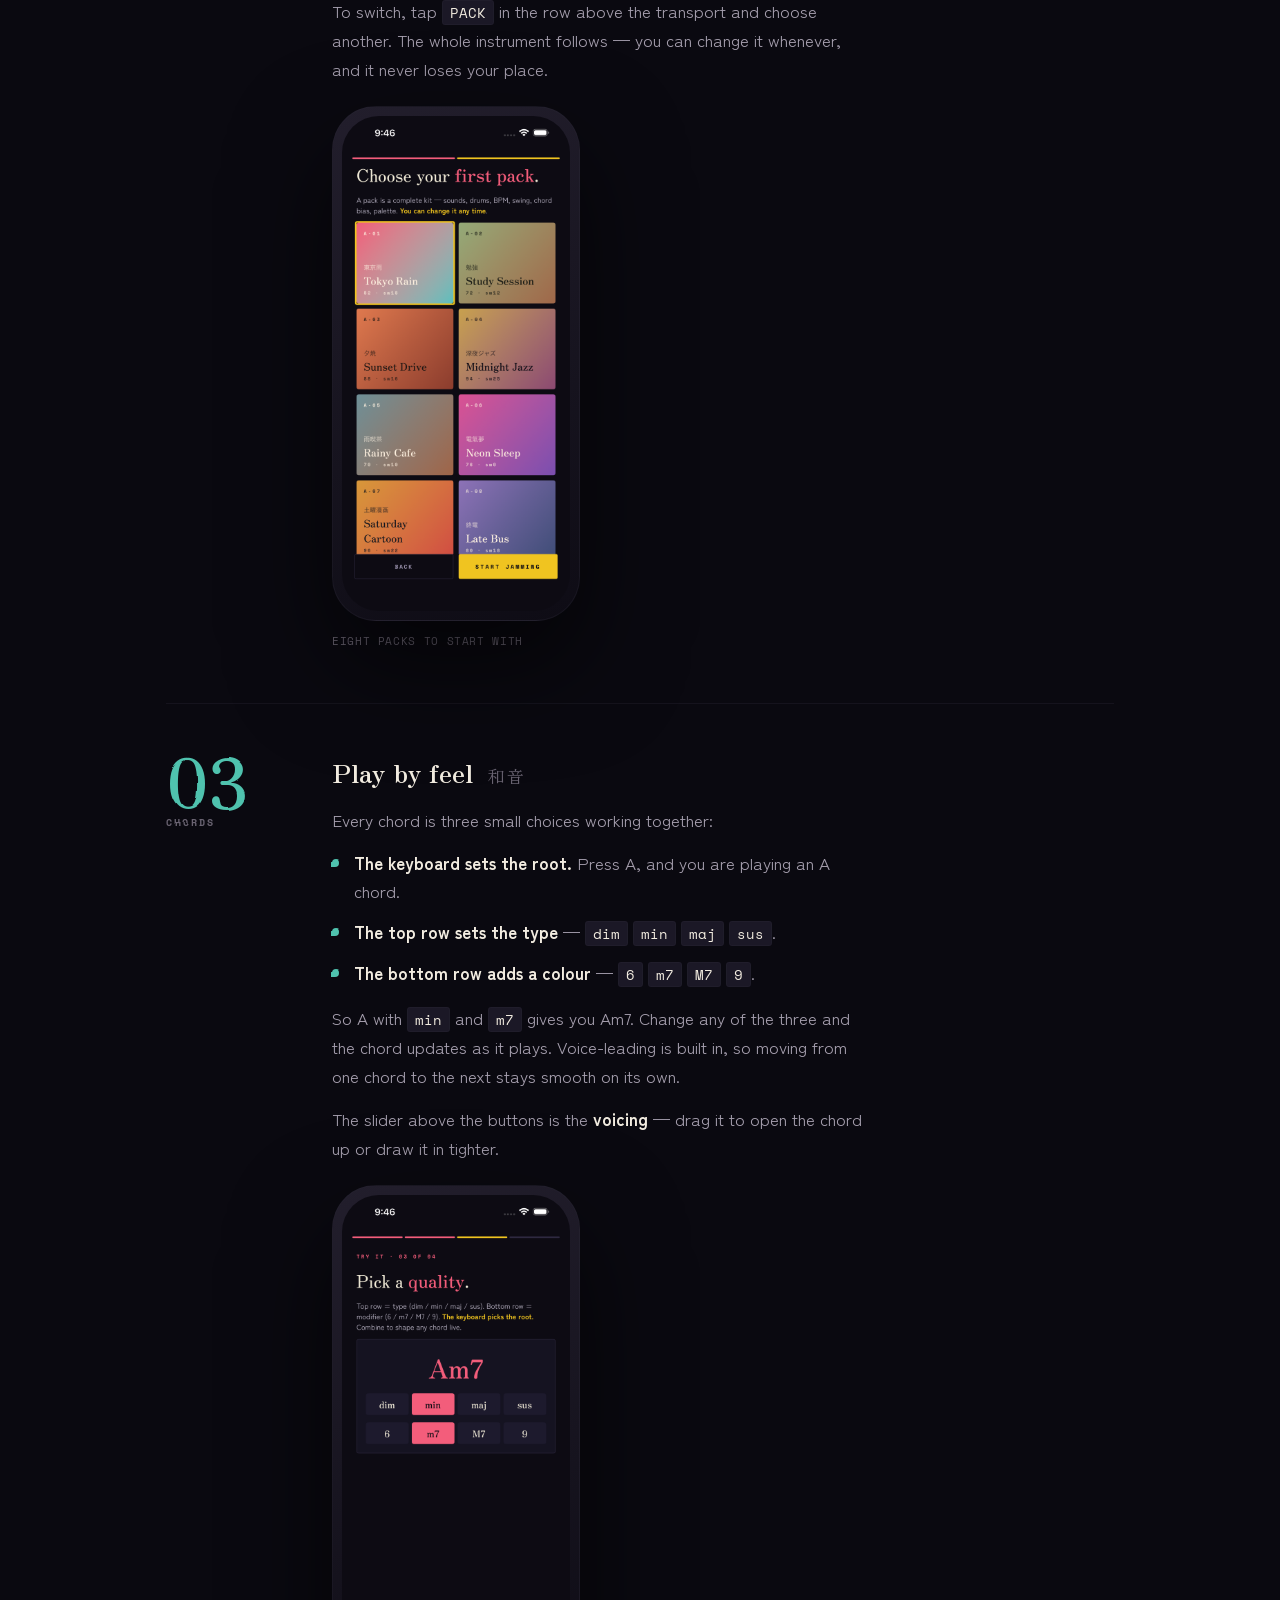
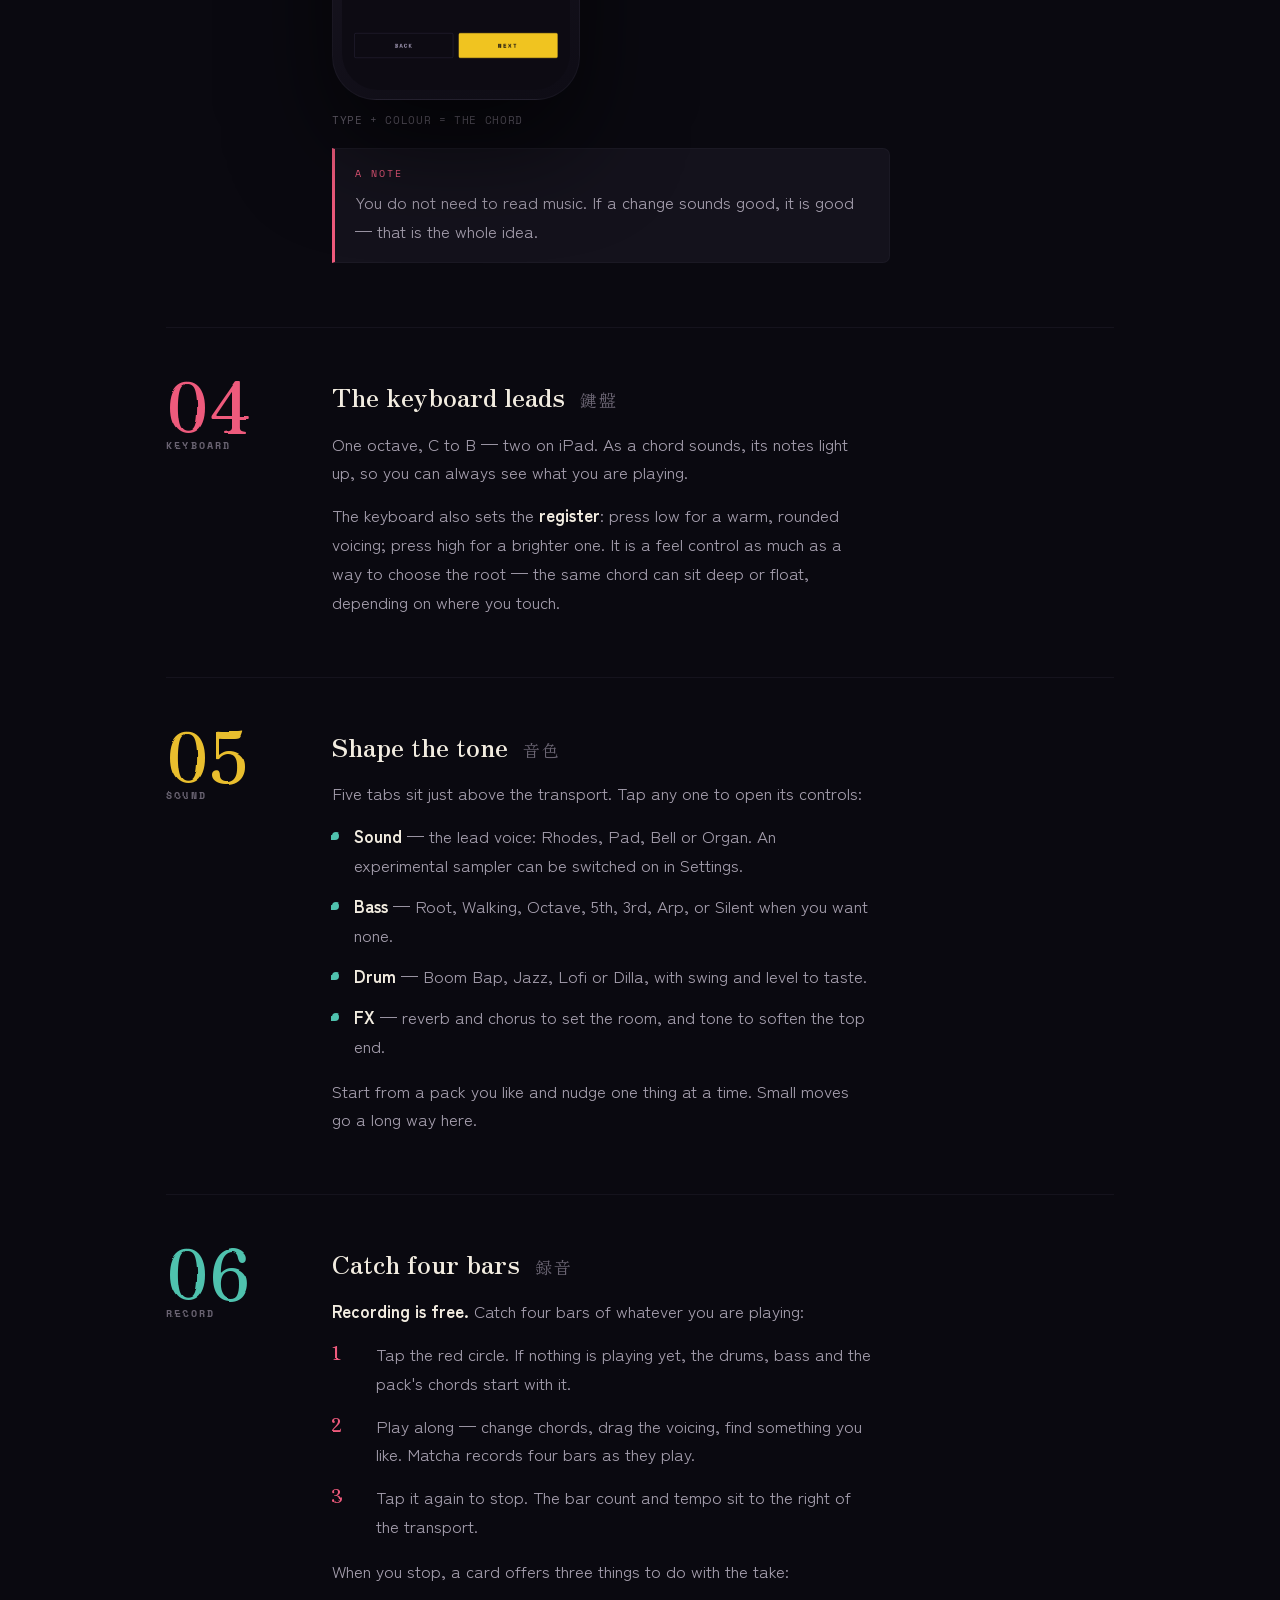
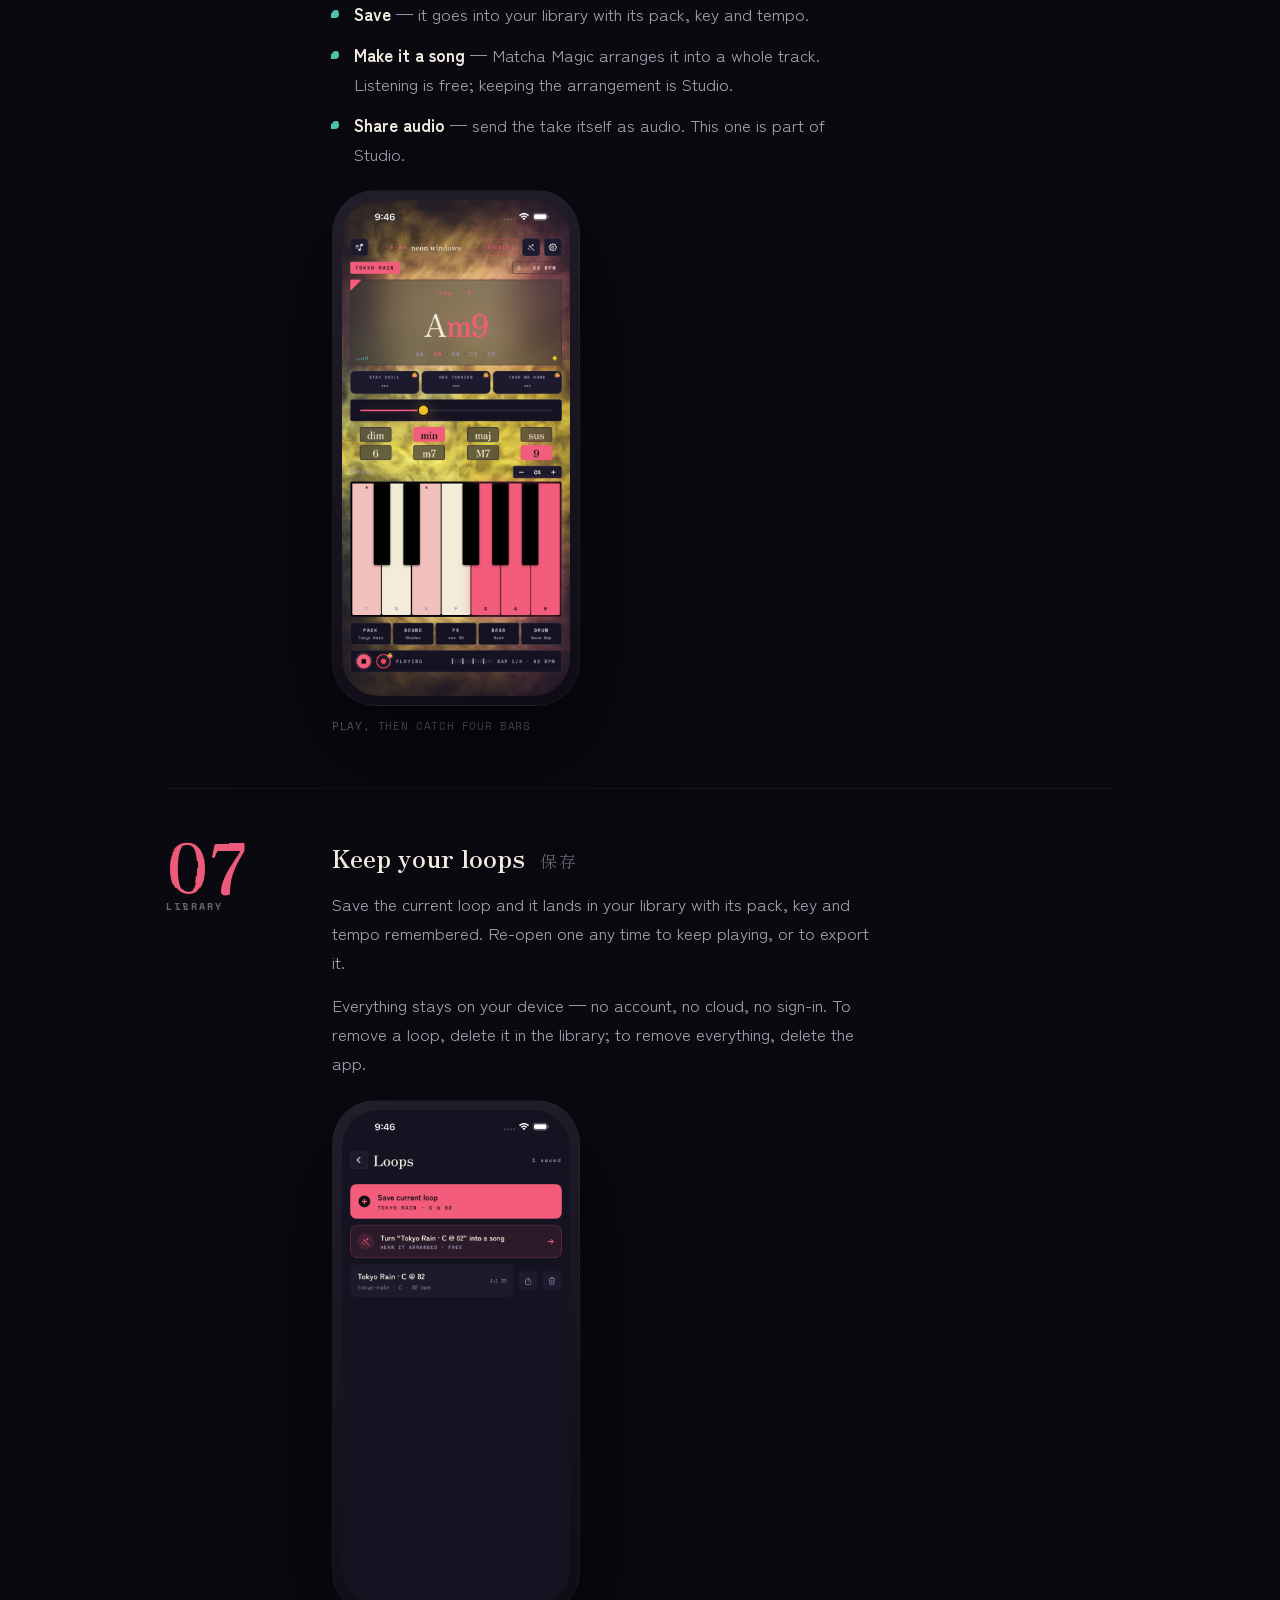
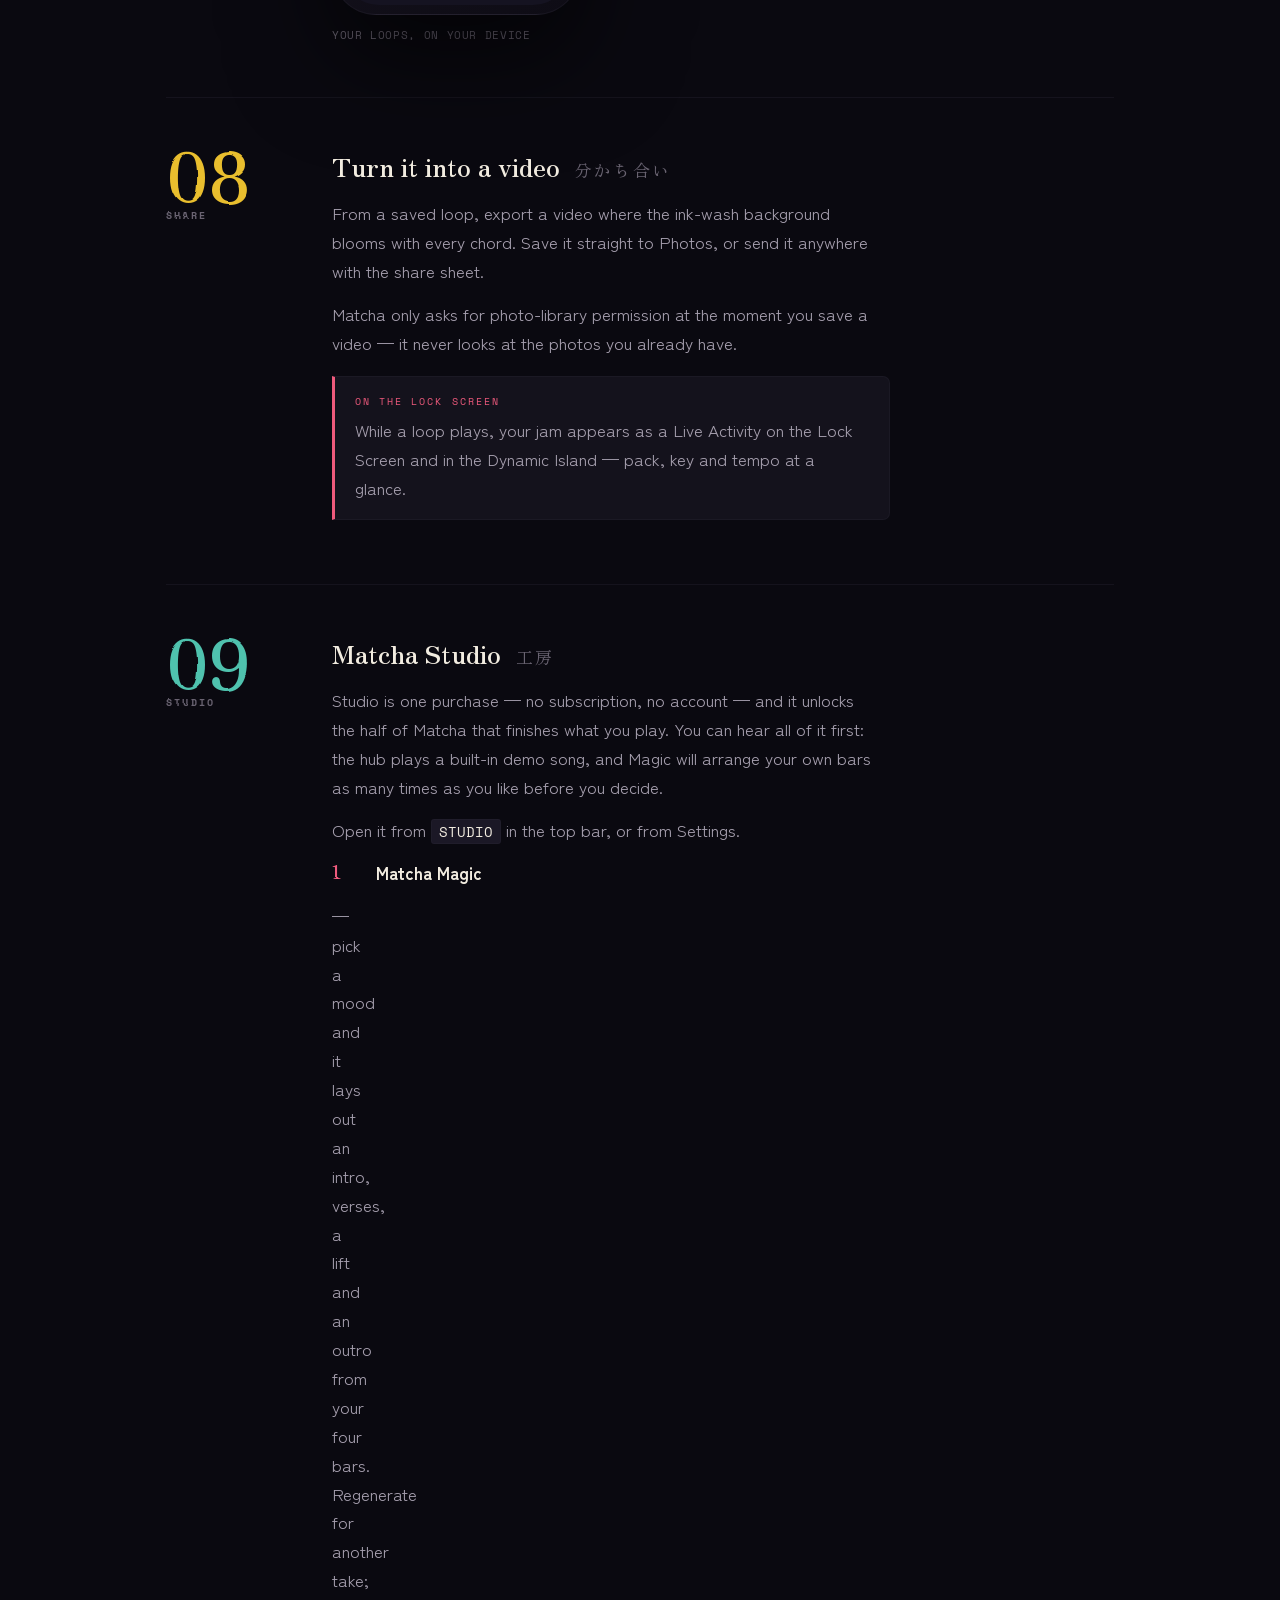
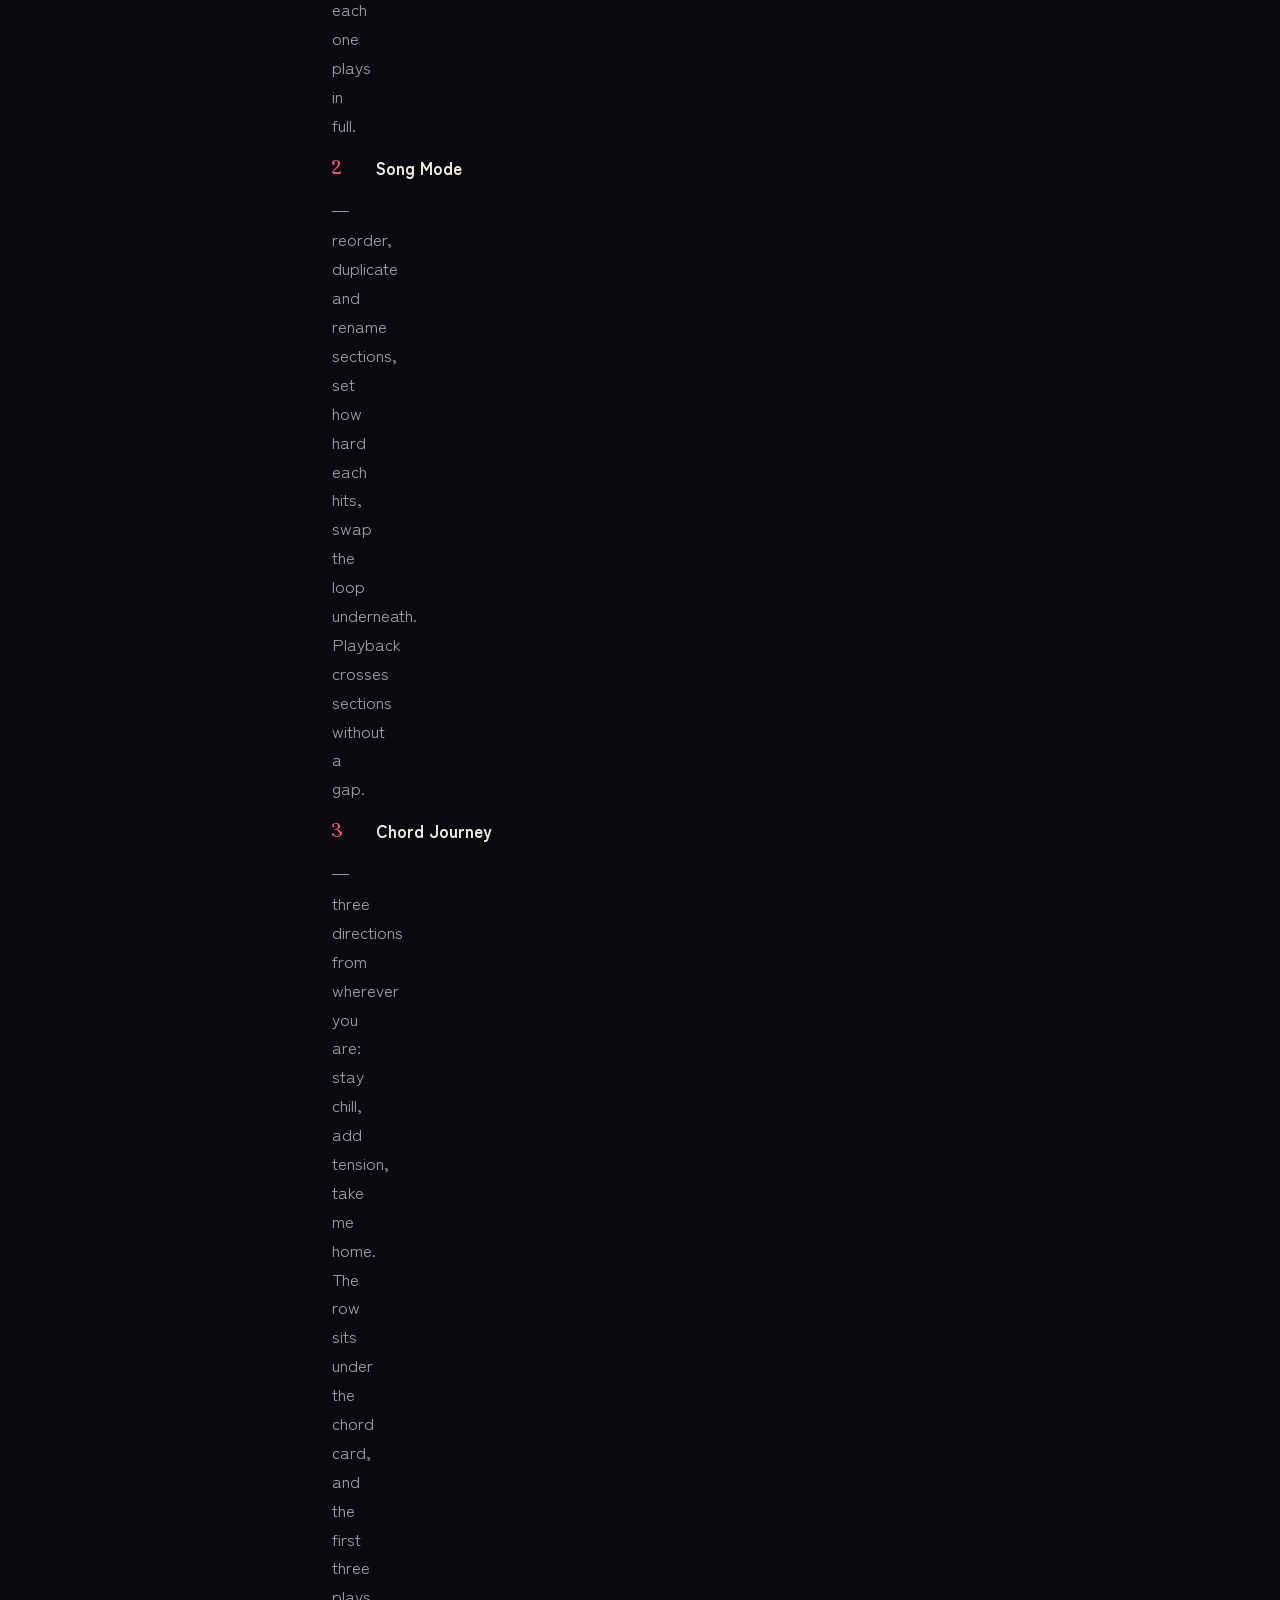
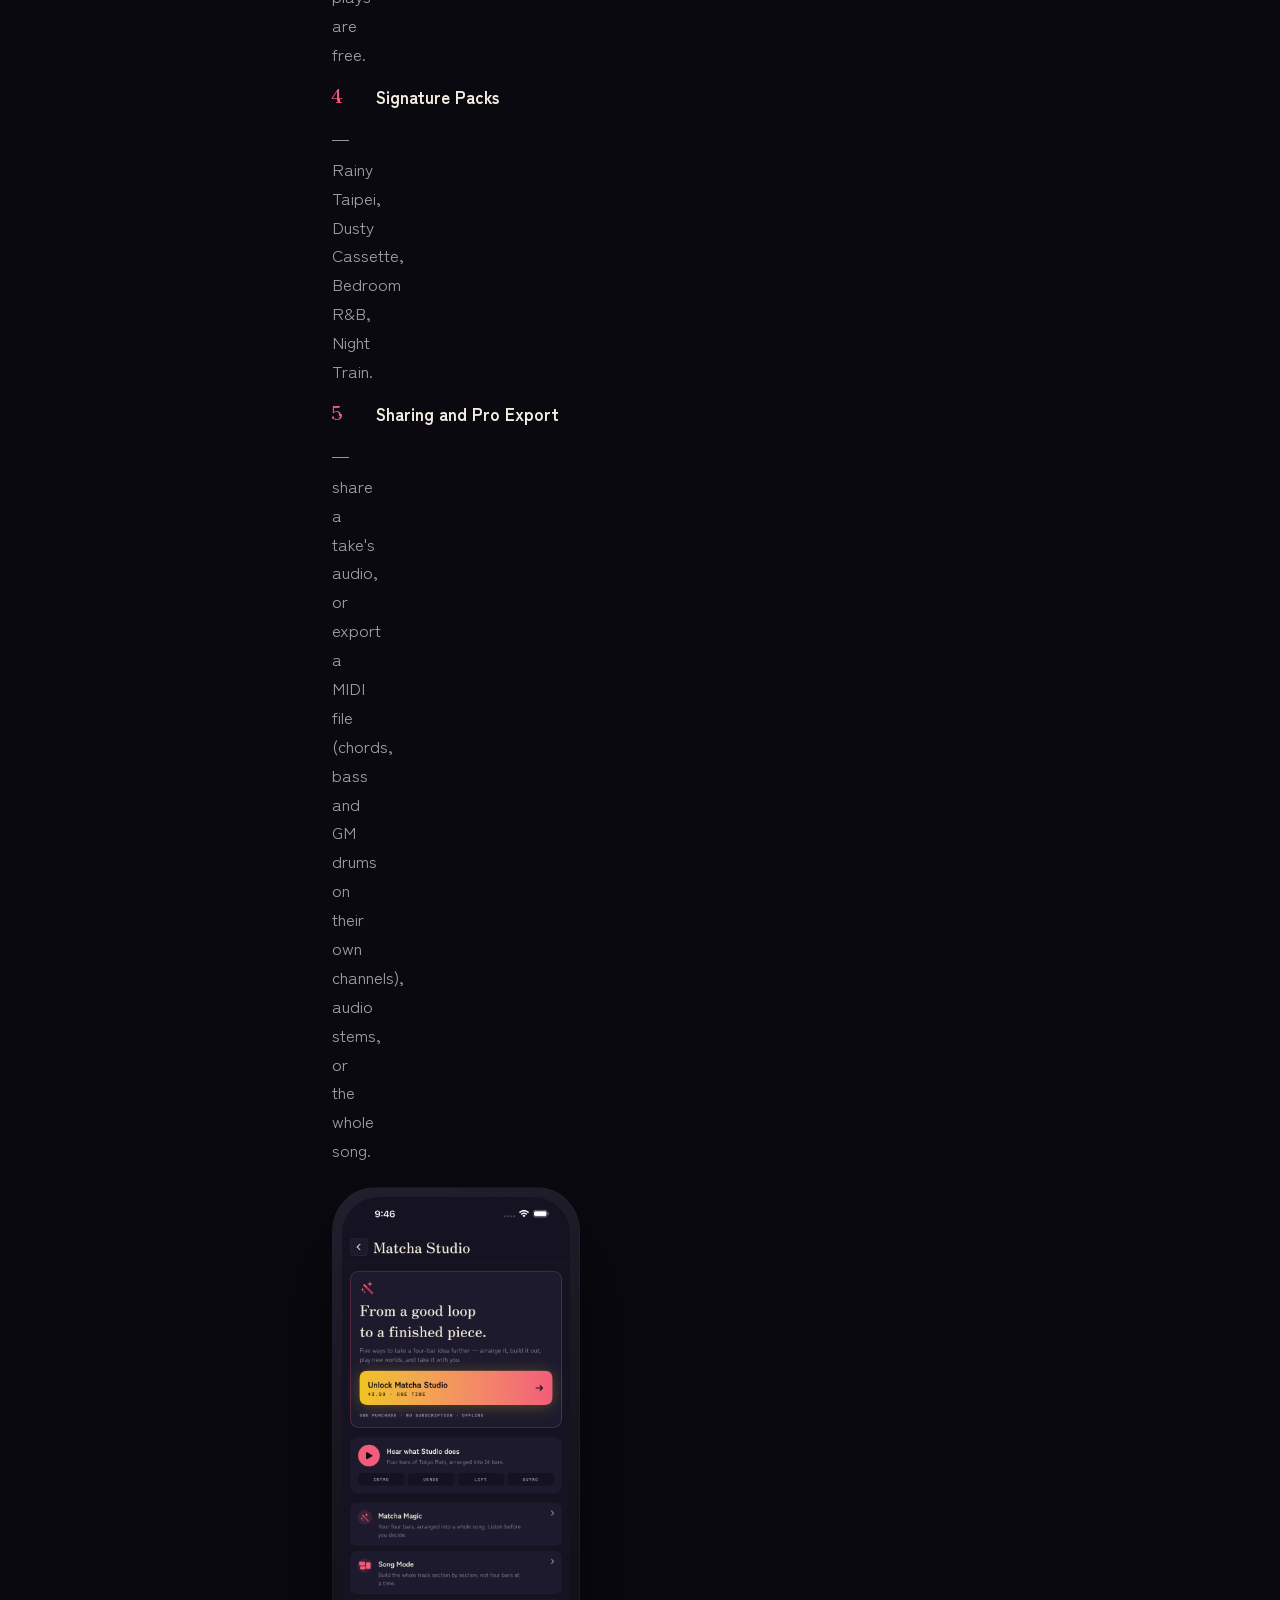
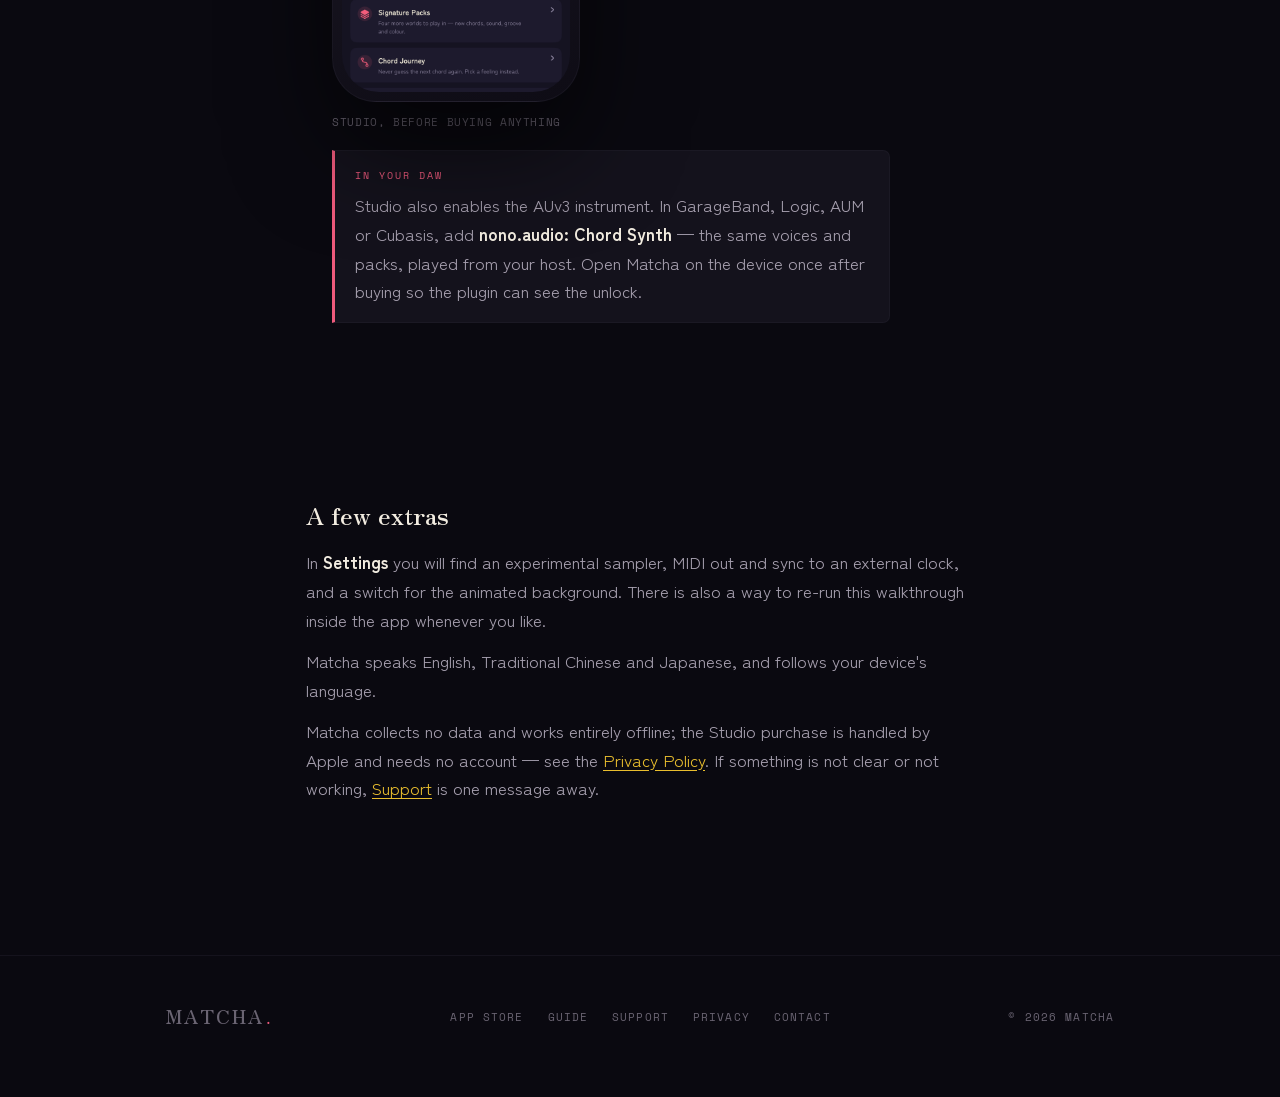
==== commit cee900fd: "docs(site): 1.1.2 — recording is free, ▶ plays the pack, packs preview Recording and saving a take a" ====
--- a/guide.html
+++ b/guide.html
@@ -87,10 +87,10 @@
       <h2>Your first loop <span class="ky">前奏</span></h2>
       <p>The short path from opening the app to something you can share:</p>
       <ol class="steps">
-        <li>Choose a pack — a mood to play in. Tokyo Rain is an easy place to start.</li>
-        <li>Tap the big chord buttons. The keyboard picks the root; the buttons pick the colour.</li>
-        <li>Press play. Drums and bass come in, and your four chords loop.</li>
-        <li>Jam over the loop. When you want to keep or arrange what you played, that is <a href="#studio">Studio</a>.</li>
+        <li>Choose a pack — a mood to play in. Tap one to hear it; Tokyo Rain is an easy place to start.</li>
+        <li>Press play. Drums and bass come in, and the pack plays its own chords — the transport reads <span class="tag">AUTO</span>.</li>
+        <li>Touch a key or a chord button and you take over. The keyboard picks the root; the buttons pick the colour.</li>
+        <li>Tap the red circle to catch four bars, then save them, or hear Matcha Magic turn them into a song.</li>
       </ol>
       <p>That is the entire loop. Everything below is just the same four moves, in more detail.</p>
       <p>The app also walks you through this on the real screen the first time you open it — four short pointers at the keyboard, the chord controls and the two Studio features. You can re-run it any time from Settings.</p>
@@ -101,7 +101,7 @@
     <div class="num c-yellow">02<span class="en">Packs</span></div>
     <div class="body">
       <h2>Pick a mood <span class="ky">気分</span></h2>
-      <p>A pack is a complete kit — synth, bass, drums, swing, tempo, chord palette and colour, chosen to sit together. Eight come with the app: <strong>Tokyo Rain, Study Session, Sunset Drive, Midnight Jazz, Rainy Cafe, Neon Sleep, Saturday Cartoon</strong> and <strong>Late Bus</strong>.</p>
+      <p>A pack is a complete kit — synth, bass, drums, swing, tempo, chord palette and colour, chosen to sit together. Eight come with the app: <strong>Tokyo Rain, Study Session, Sunset Drive, Midnight Jazz, Rainy Cafe, Neon Sleep, Saturday Cartoon</strong> and <strong>Late Bus</strong>. Tap a pack to hear a short preview before you choose — on the first screen, and in the pack sheet while nothing is playing.</p>
       <p>Four more — <strong>Rainy Taipei, Dusty Cassette, Bedroom R&amp;B</strong> and <strong>Night Train</strong> — are Signature Packs, part of <a href="#studio">Studio</a>. You can open any of them and hear it play before you decide.</p>
       <p>To switch, tap <span class="tag">PACK</span> in the row above the transport and choose another. The whole instrument follows — you can change it whenever, and it never loses your place.</p>
       <figure class="figure">
@@ -159,13 +159,18 @@
     <div class="num c-teal">06<span class="en">Record</span></div>
     <div class="body">
       <h2>Catch four bars <span class="ky">録音</span></h2>
-      <p><strong>Recording is part of <a href="#studio">Studio</a></strong> — playing, the packs and live MIDI are free; keeping what you played is the paid half. Once it is unlocked:</p>
+      <p><strong>Recording is free.</strong> Catch four bars of whatever you are playing:</p>
       <ol class="steps">
-        <li>Press play. The drums and bass join, and your four chords begin to loop.</li>
-        <li>Play along — change chords, drag the voicing, find something you like.</li>
-        <li>Tap the red circle. Matcha records your next four bars as they play.</li>
+        <li>Tap the red circle. If nothing is playing yet, the drums, bass and the pack's chords start with it.</li>
+        <li>Play along — change chords, drag the voicing, find something you like. Matcha records four bars as they play.</li>
         <li>Tap it again to stop. The bar count and tempo sit to the right of the transport.</li>
       </ol>
+      <p>When you stop, a card offers three things to do with the take:</p>
+      <ul class="ticks">
+        <li><b>Save</b> — it goes into your library with its pack, key and tempo.</li>
+        <li><b>Make it a song</b> — Matcha Magic arranges it into a whole track. Listening is free; keeping the arrangement is <a href="#studio">Studio</a>.</li>
+        <li><b>Share audio</b> — send the take itself as audio. This one is part of Studio.</li>
+      </ul>
       <figure class="figure">
         <div class="device"><img src="assets/screen-play.png" alt="The playing screen with the transport bar showing PLAYING and the bar count" loading="lazy"></div>
         <figcaption>Play, then catch four bars</figcaption>
@@ -200,20 +205,20 @@
     <div class="num c-teal">09<span class="en">Studio</span></div>
     <div class="body">
       <h2>Matcha Studio <span class="ky">工房</span></h2>
-      <p>Studio is one purchase — no subscription, no account — and it unlocks the half of Matcha that keeps what you play. You can hear all of it first: the hub plays a built-in demo song, and Magic will arrange your own bars as many times as you like before you decide.</p>
+      <p>Studio is one purchase — no subscription, no account — and it unlocks the half of Matcha that finishes what you play. You can hear all of it first: the hub plays a built-in demo song, and Magic will arrange your own bars as many times as you like before you decide.</p>
       <p>Open it from <span class="tag">STUDIO</span> in the top bar, or from Settings.</p>
       <ol class="steps">
         <li><strong>Matcha Magic</strong> — pick a mood and it lays out an intro, verses, a lift and an outro from your four bars. Regenerate for another take; each one plays in full.</li>
         <li><strong>Song Mode</strong> — reorder, duplicate and rename sections, set how hard each hits, swap the loop underneath. Playback crosses sections without a gap.</li>
-        <li><strong>Chord Journey</strong> — three directions from wherever you are: stay chill, add tension, take me home. The row sits under the chord card.</li>
+        <li><strong>Chord Journey</strong> — three directions from wherever you are: stay chill, add tension, take me home. The row sits under the chord card, and the first three plays are free.</li>
         <li><strong>Signature Packs</strong> — Rainy Taipei, Dusty Cassette, Bedroom R&amp;B, Night Train.</li>
-        <li><strong>Recording and Pro Export</strong> — catch four bars, then export a MIDI file (chords, bass and GM drums on their own channels), audio stems, or the whole song.</li>
+        <li><strong>Sharing and Pro Export</strong> — share a take's audio, or export a MIDI file (chords, bass and GM drums on their own channels), audio stems, or the whole song.</li>
       </ol>
       <figure class="figure">
         <div class="device"><img src="assets/screen-studio.png" alt="The Matcha Studio screen with the unlock button, the demo song and the five features" loading="lazy"></div>
         <figcaption>Studio, before buying anything</figcaption>
       </figure>
-      <div class="note"><span class="k">In your DAW</span><p>Studio also enables the AUv3 instrument. In GarageBand, Logic, AUM or Cubasis, add <strong>Matcha: Chord Synth</strong> — the same voices and packs, played from your host. Open Matcha on the device once after buying so the plugin can see the unlock.</p></div>
+      <div class="note"><span class="k">In your DAW</span><p>Studio also enables the AUv3 instrument. In GarageBand, Logic, AUM or Cubasis, add <strong>nono.audio: Chord Synth</strong> — the same voices and packs, played from your host. Open Matcha on the device once after buying so the plugin can see the unlock.</p></div>
     </div>
   </div>
 
@@ -223,6 +228,7 @@
 <section style="padding-top:0"><div class="wrap prose">
   <h2>A few extras</h2>
   <p>In <strong>Settings</strong> you will find an experimental sampler, MIDI out and sync to an external clock, and a switch for the animated background. There is also a way to re-run this walkthrough inside the app whenever you like.</p>
+  <p>Matcha speaks English, Traditional Chinese and Japanese, and follows your device's language.</p>
   <p>Matcha collects no data and works entirely offline; the Studio purchase is handled by Apple and needs no account — see the <a href="privacy.html">Privacy Policy</a>. If something is not clear or not working, <a href="support.html">Support</a> is one message away.</p>
 </div></section>
 
@@ -234,7 +240,7 @@
       <a href="guide.html">Guide</a>
       <a href="support.html">Support</a>
       <a href="privacy.html">Privacy</a>
-      <a href="mailto:zhiii0x@gmail.com">Contact</a>
+      <a href="mailto:zhi@nonoaudio.com">Contact</a>
     </nav>
     <span>© 2026 Matcha</span>
   </div>
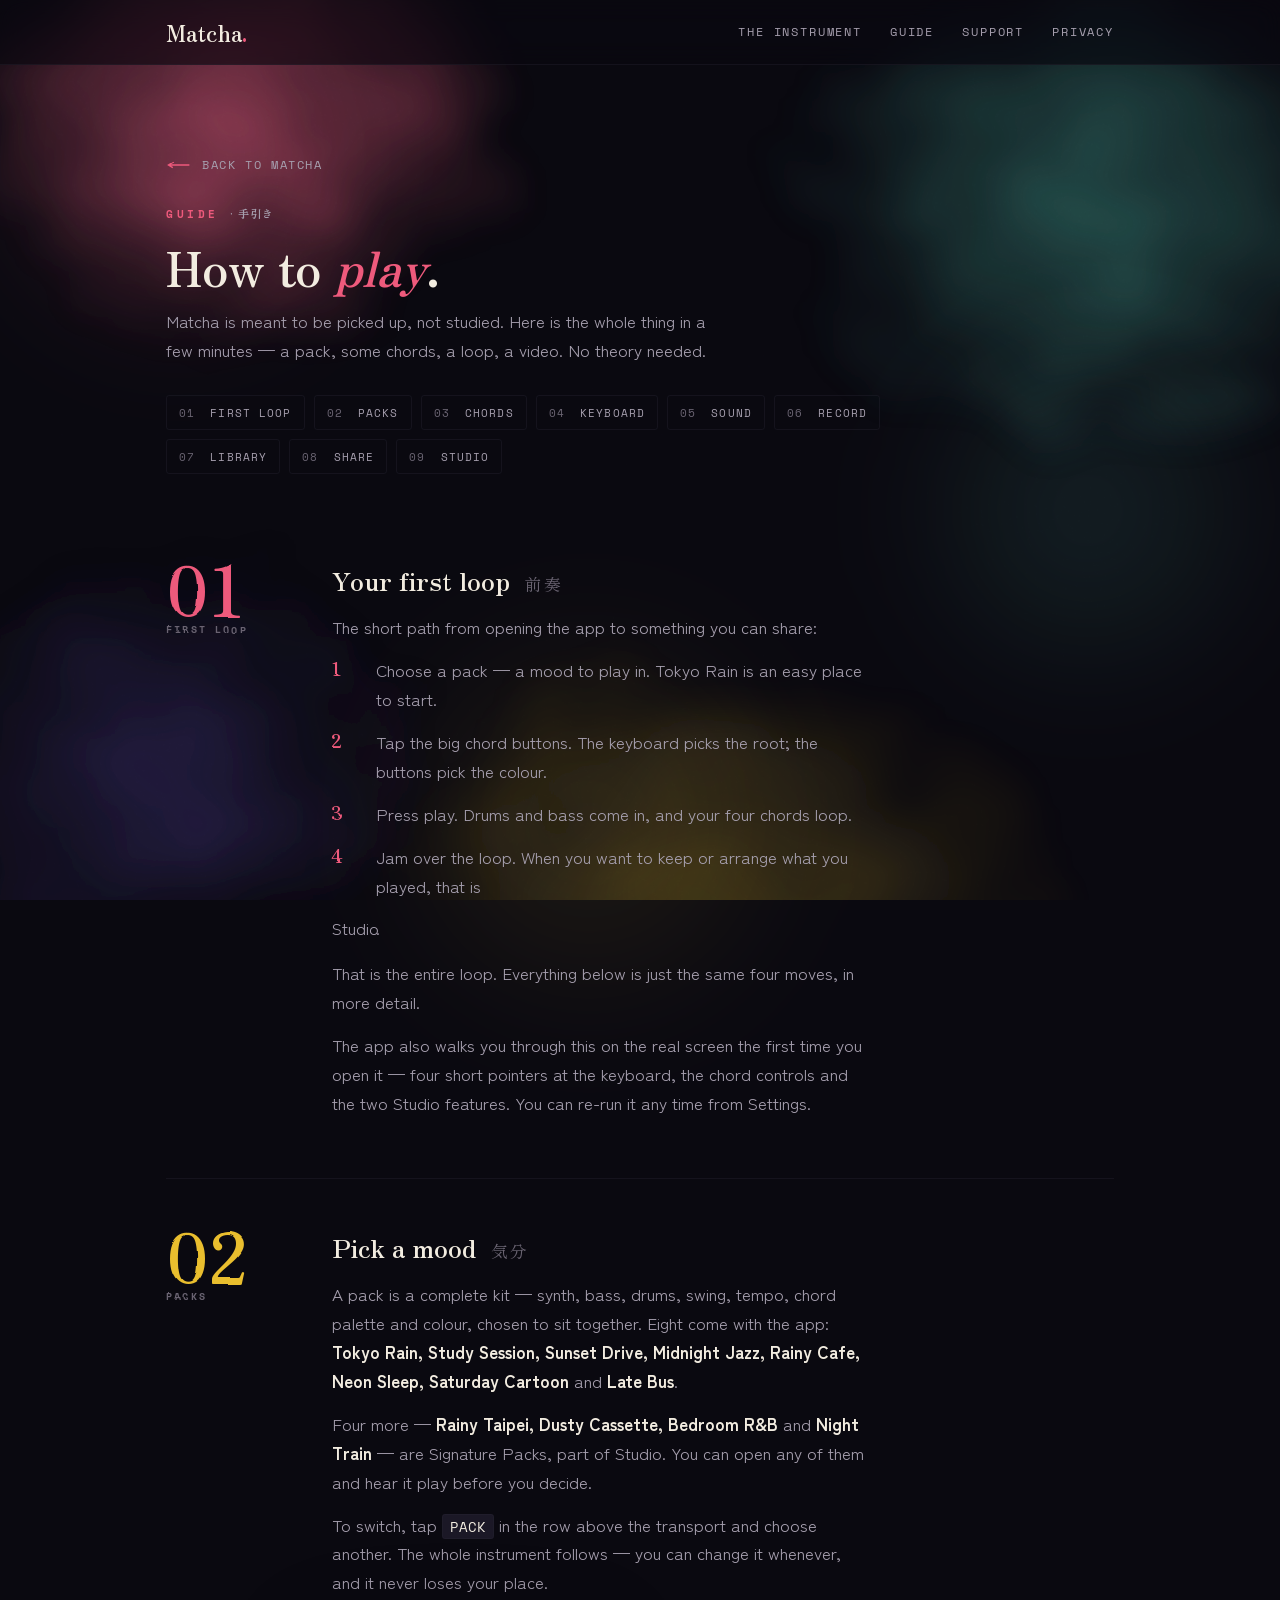
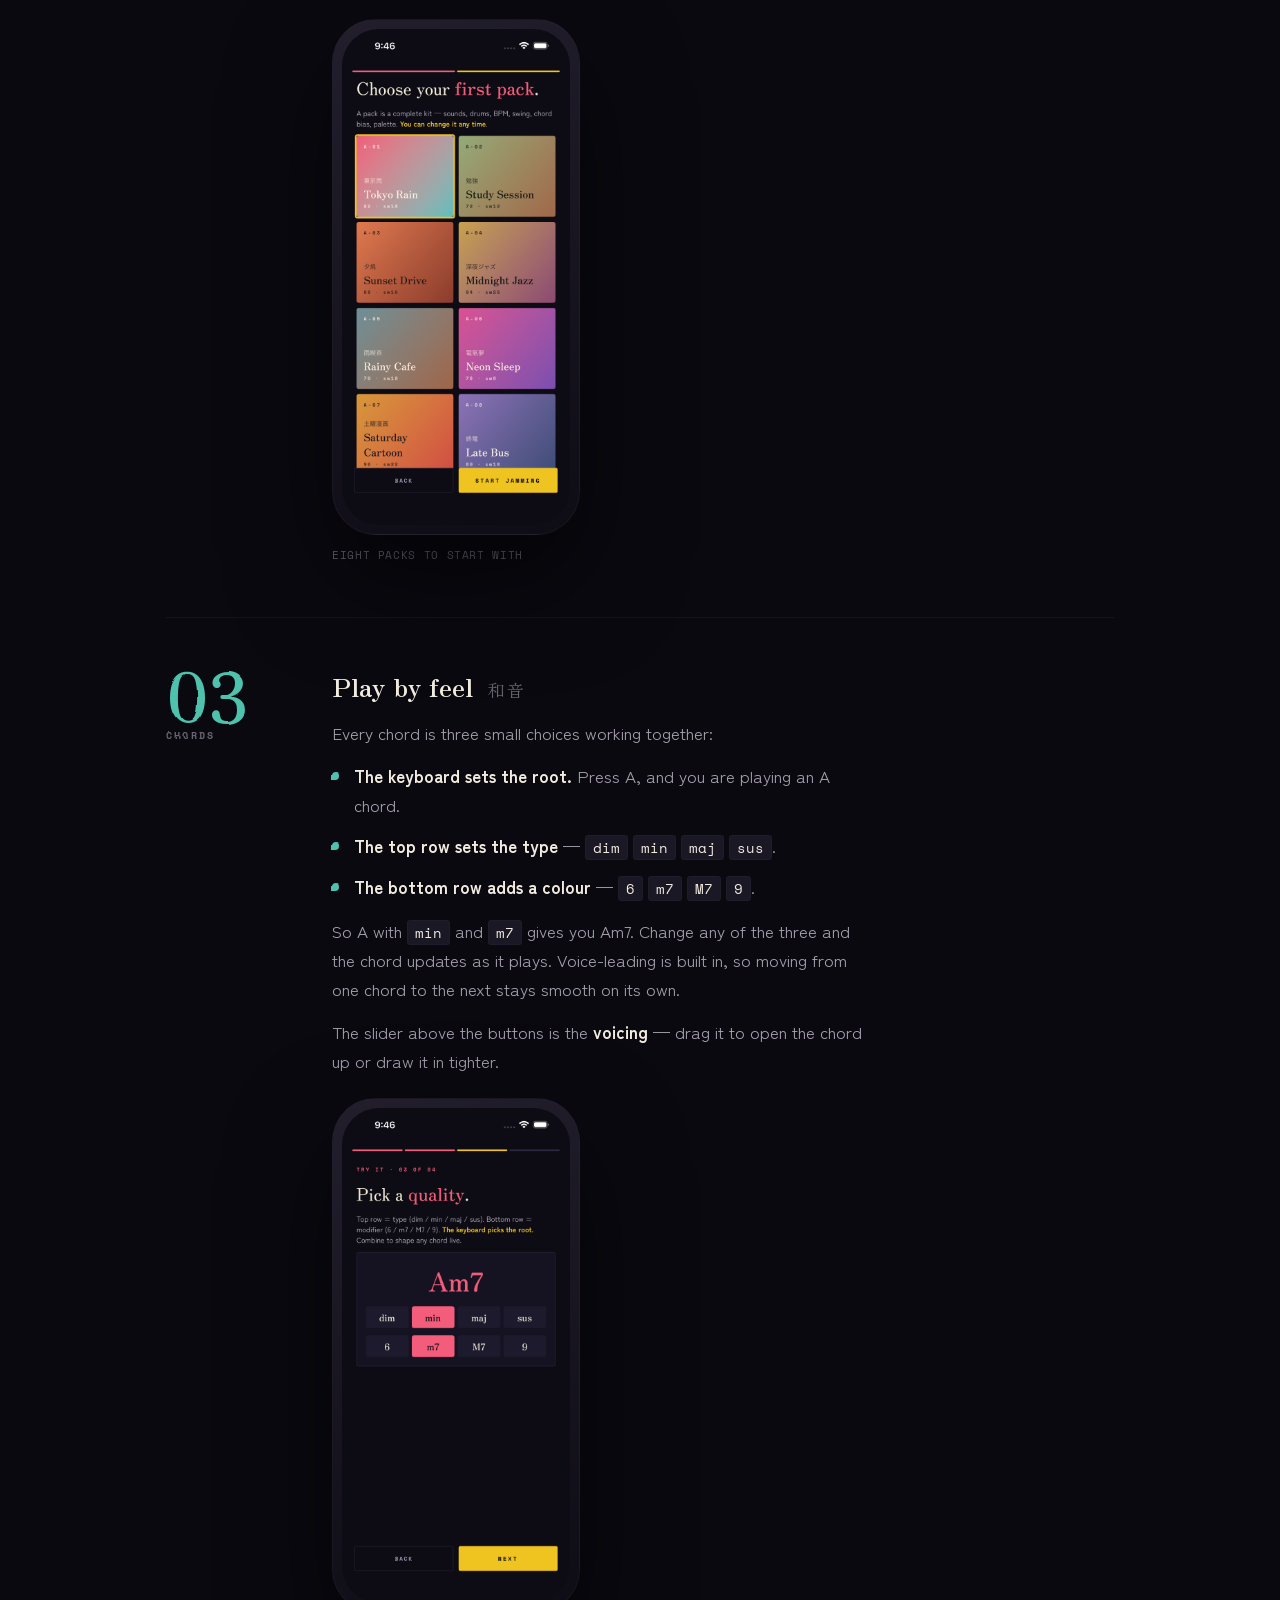
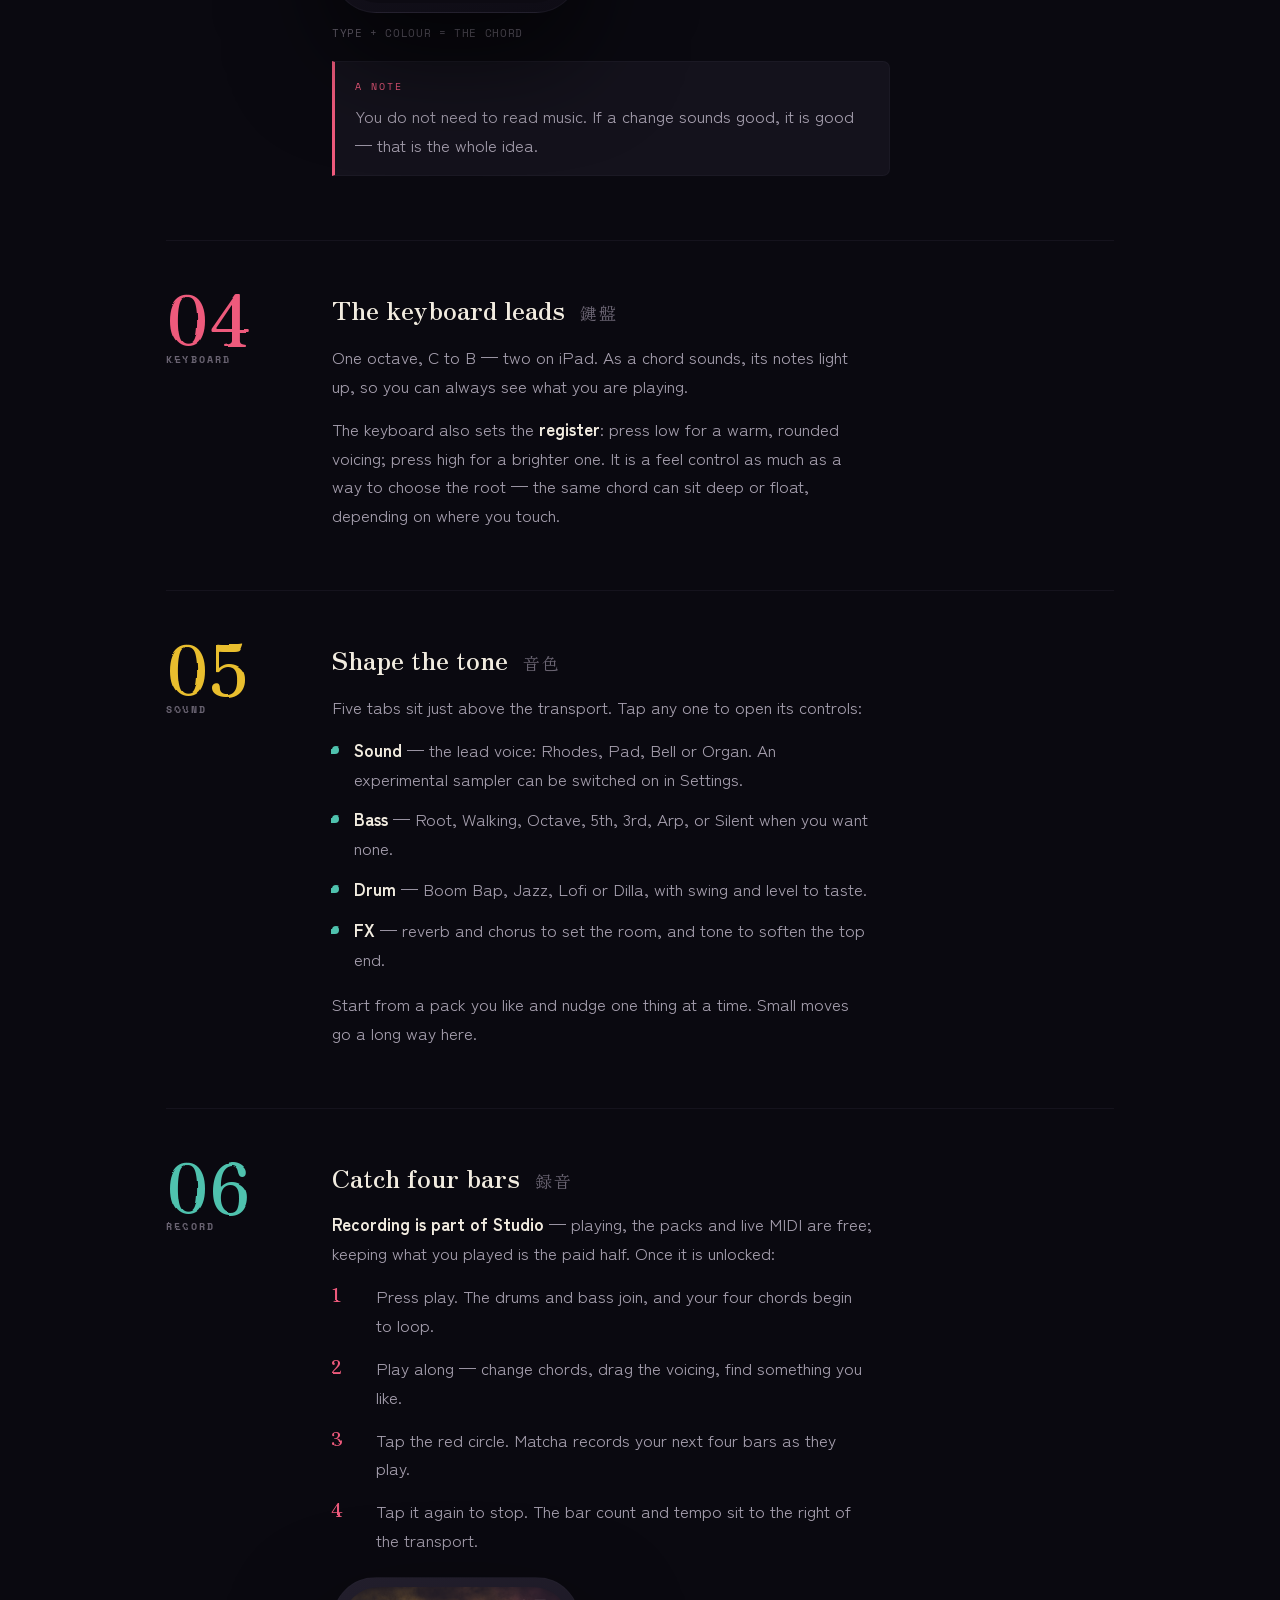
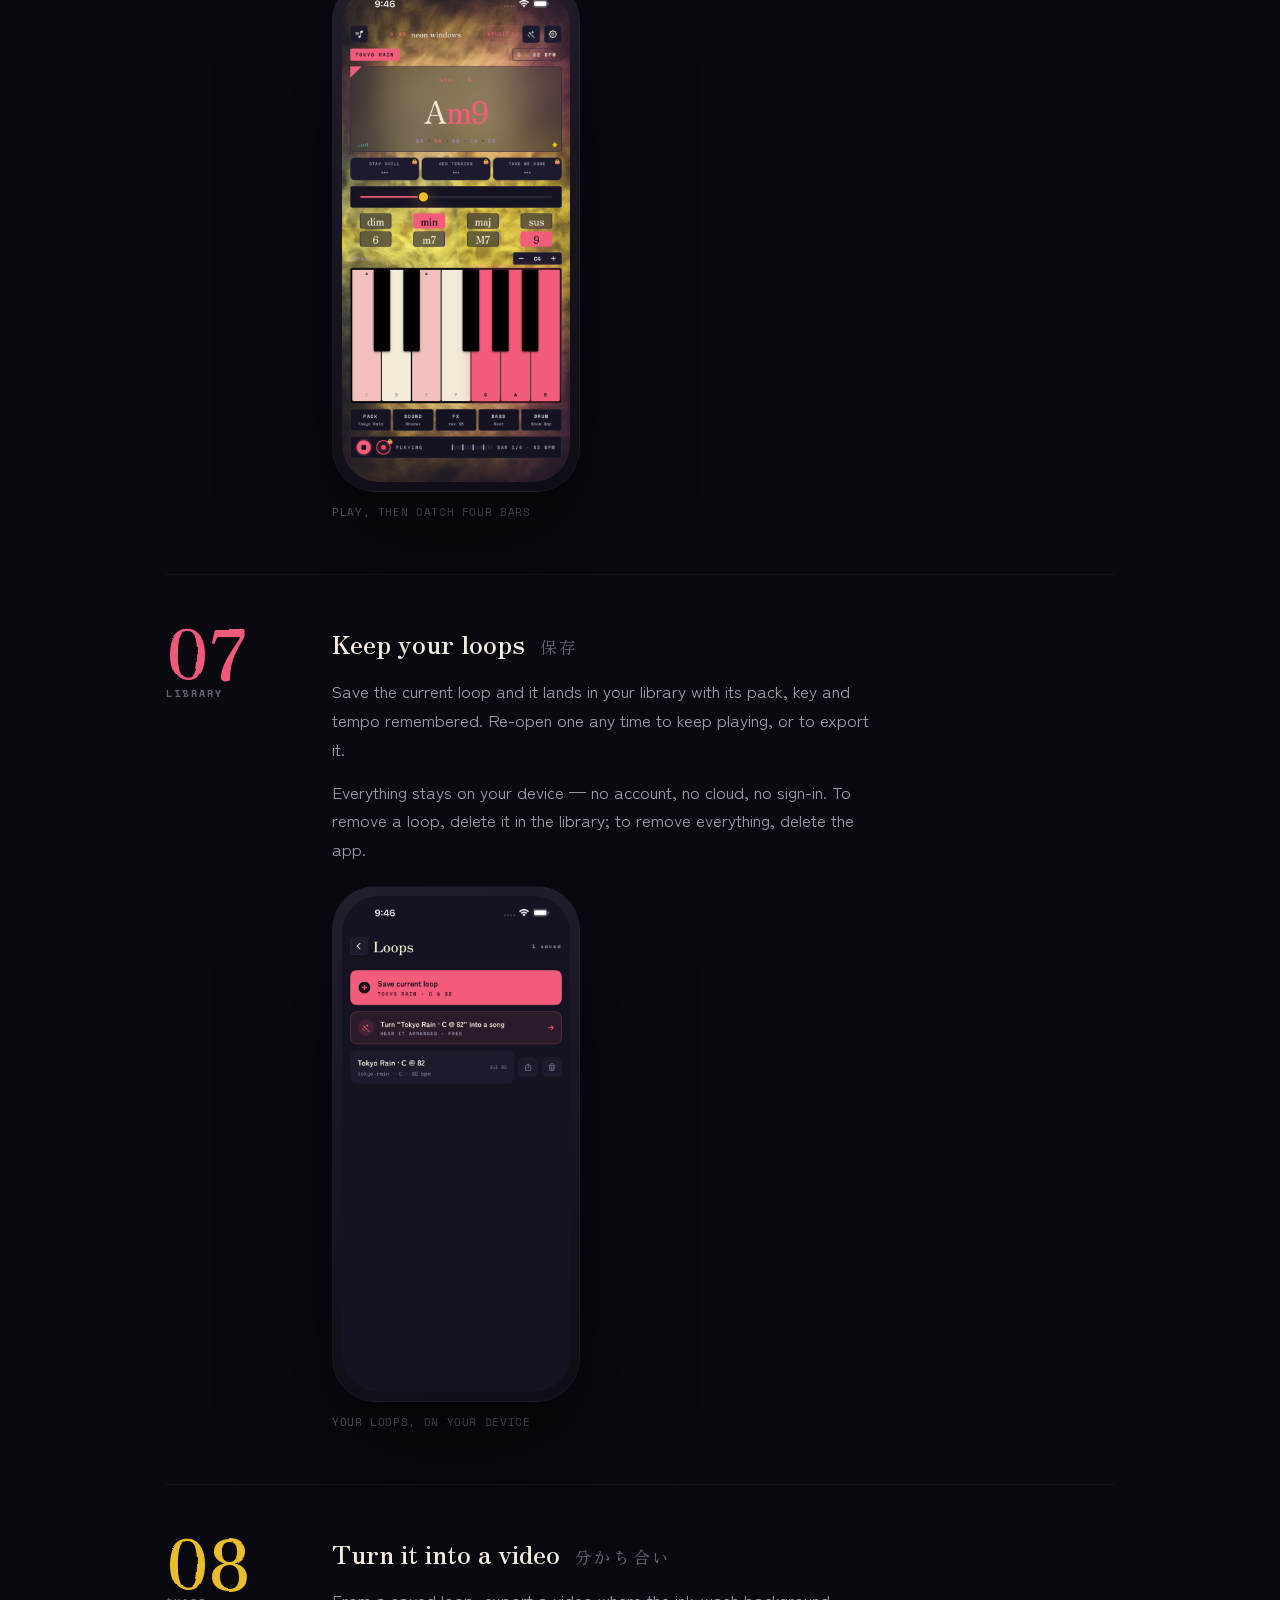
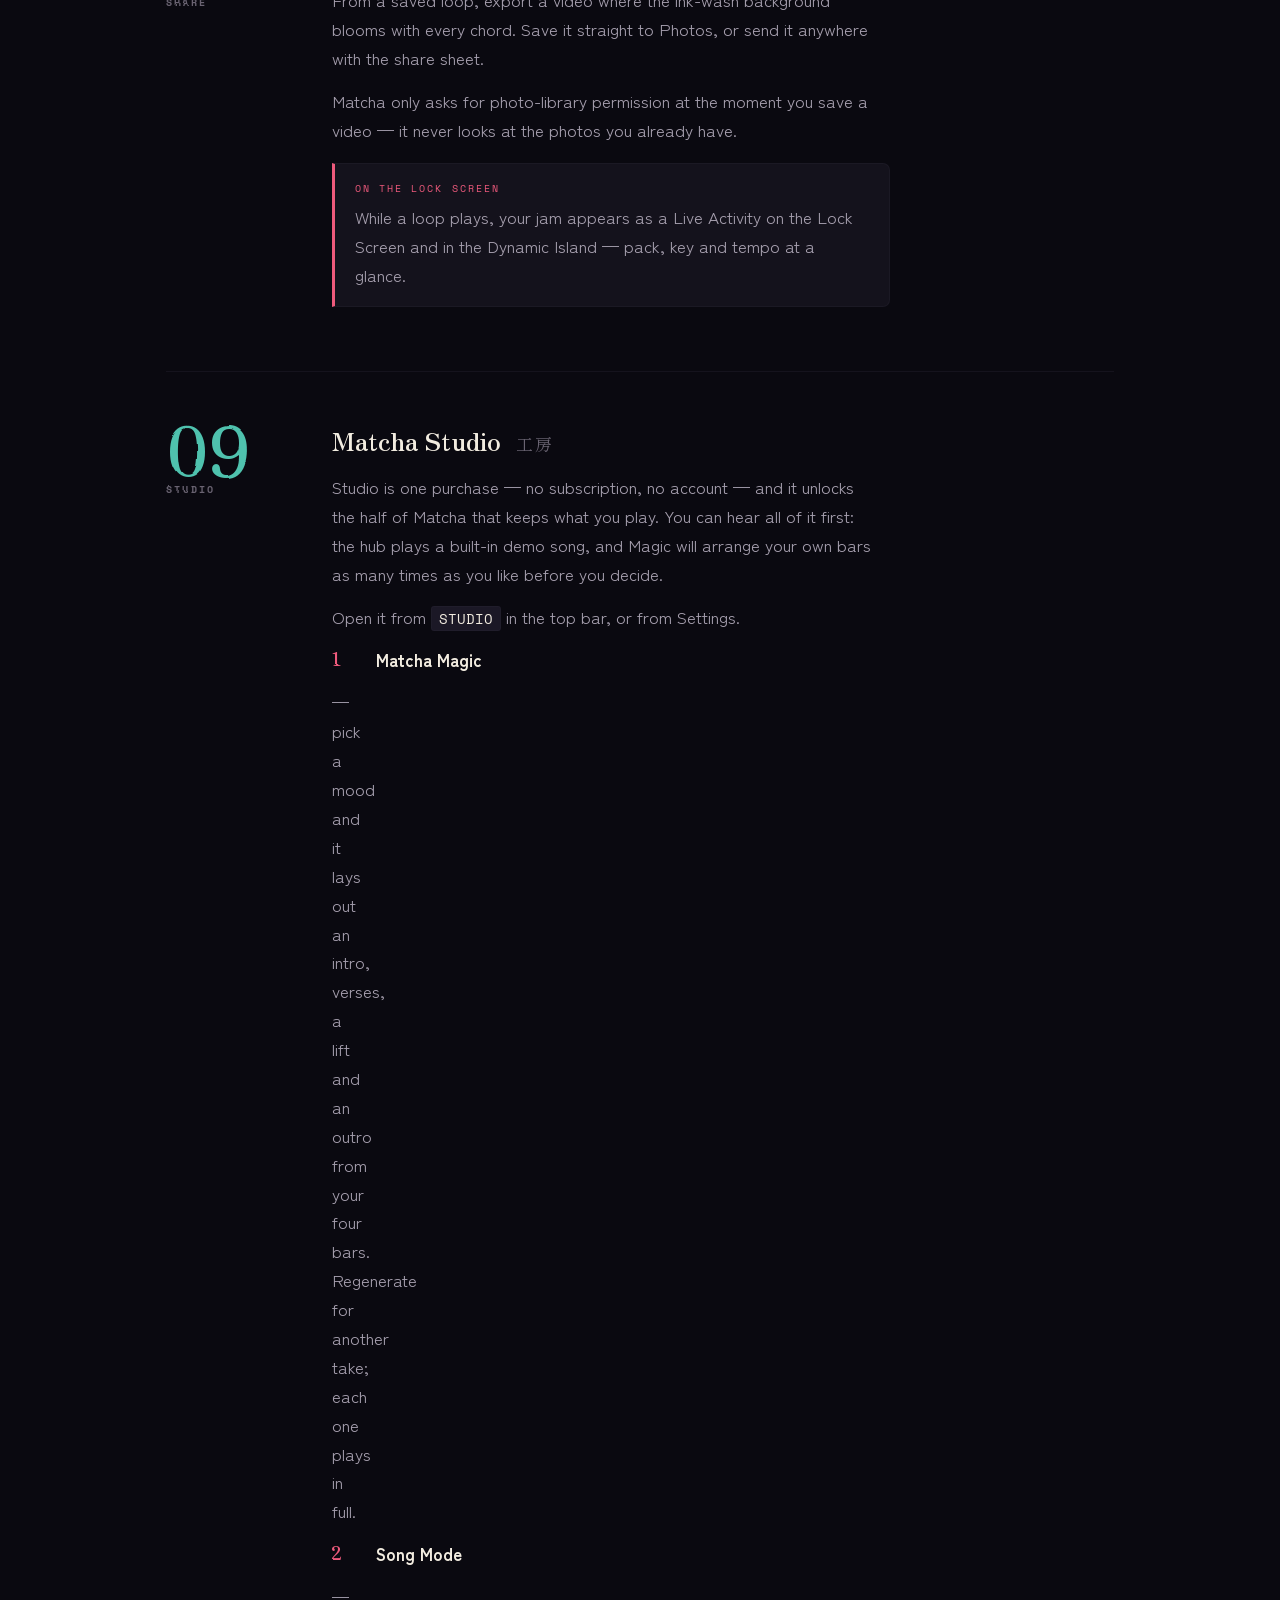
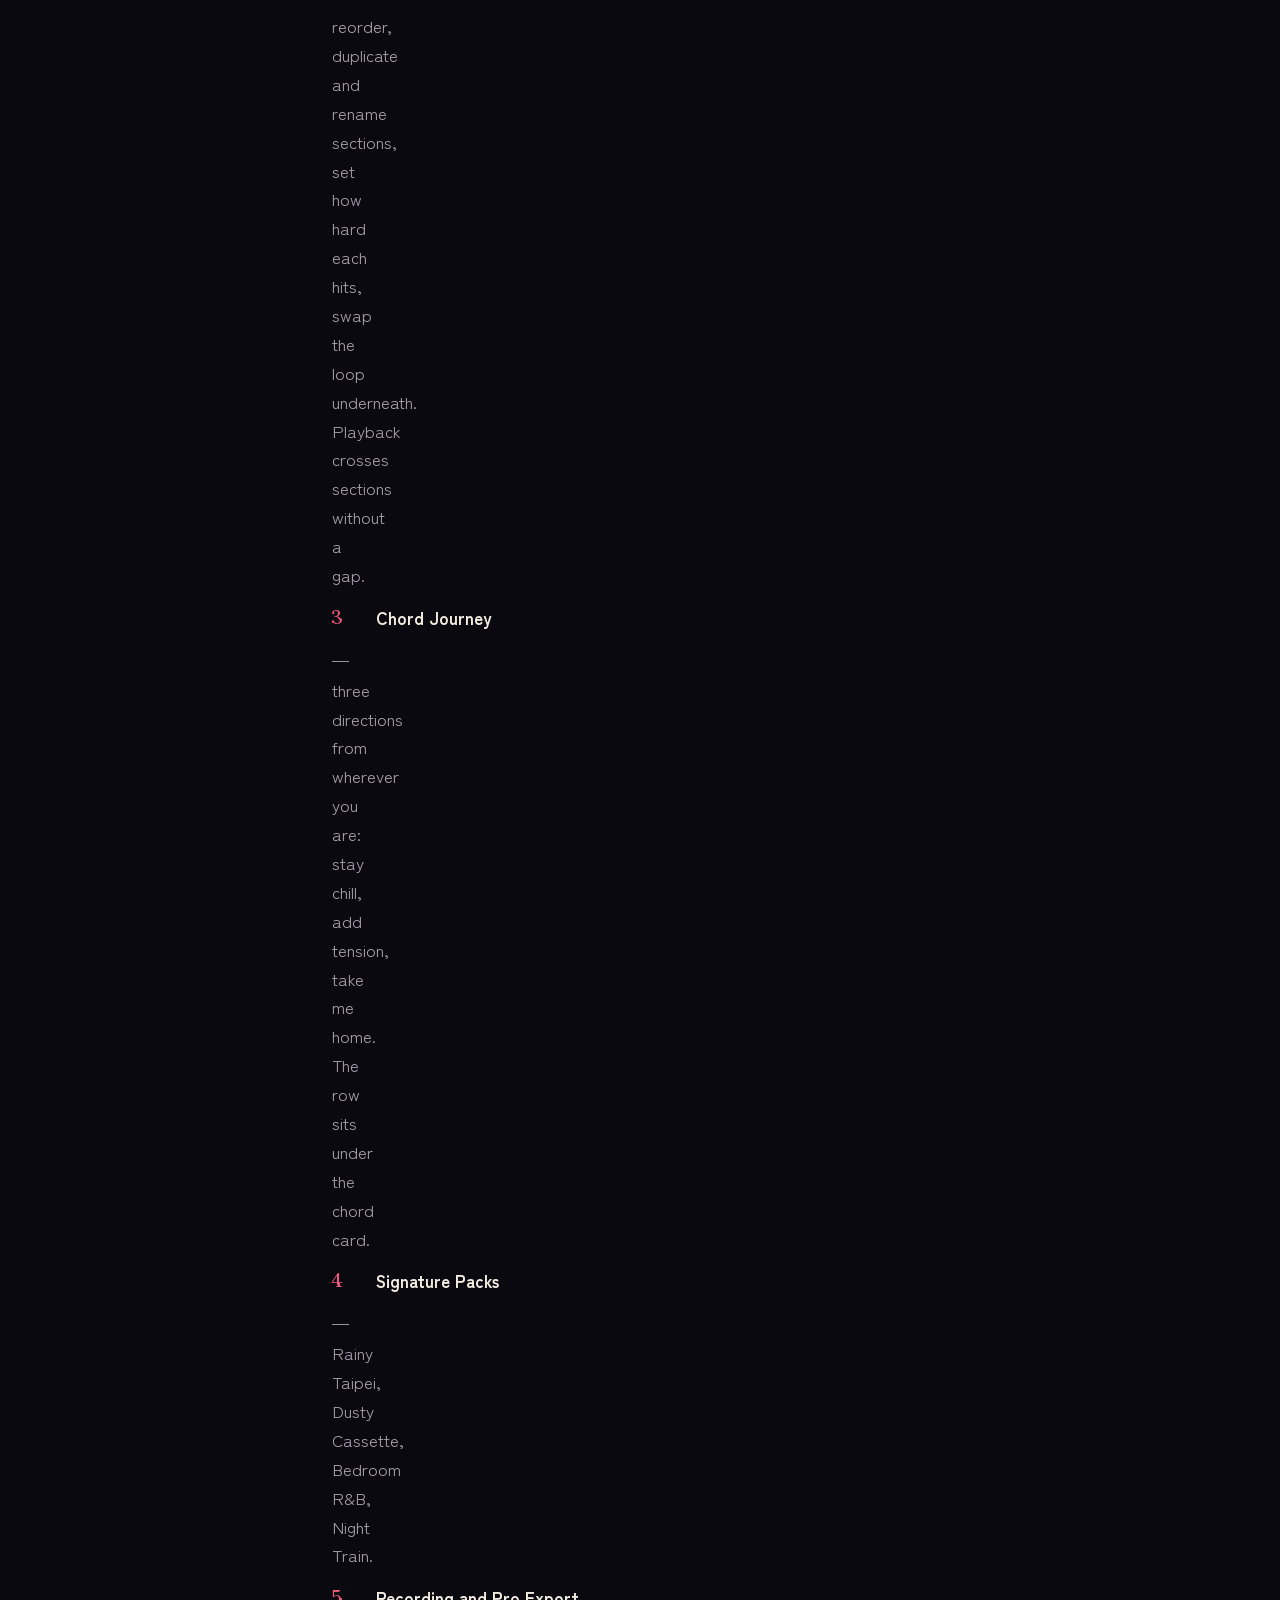
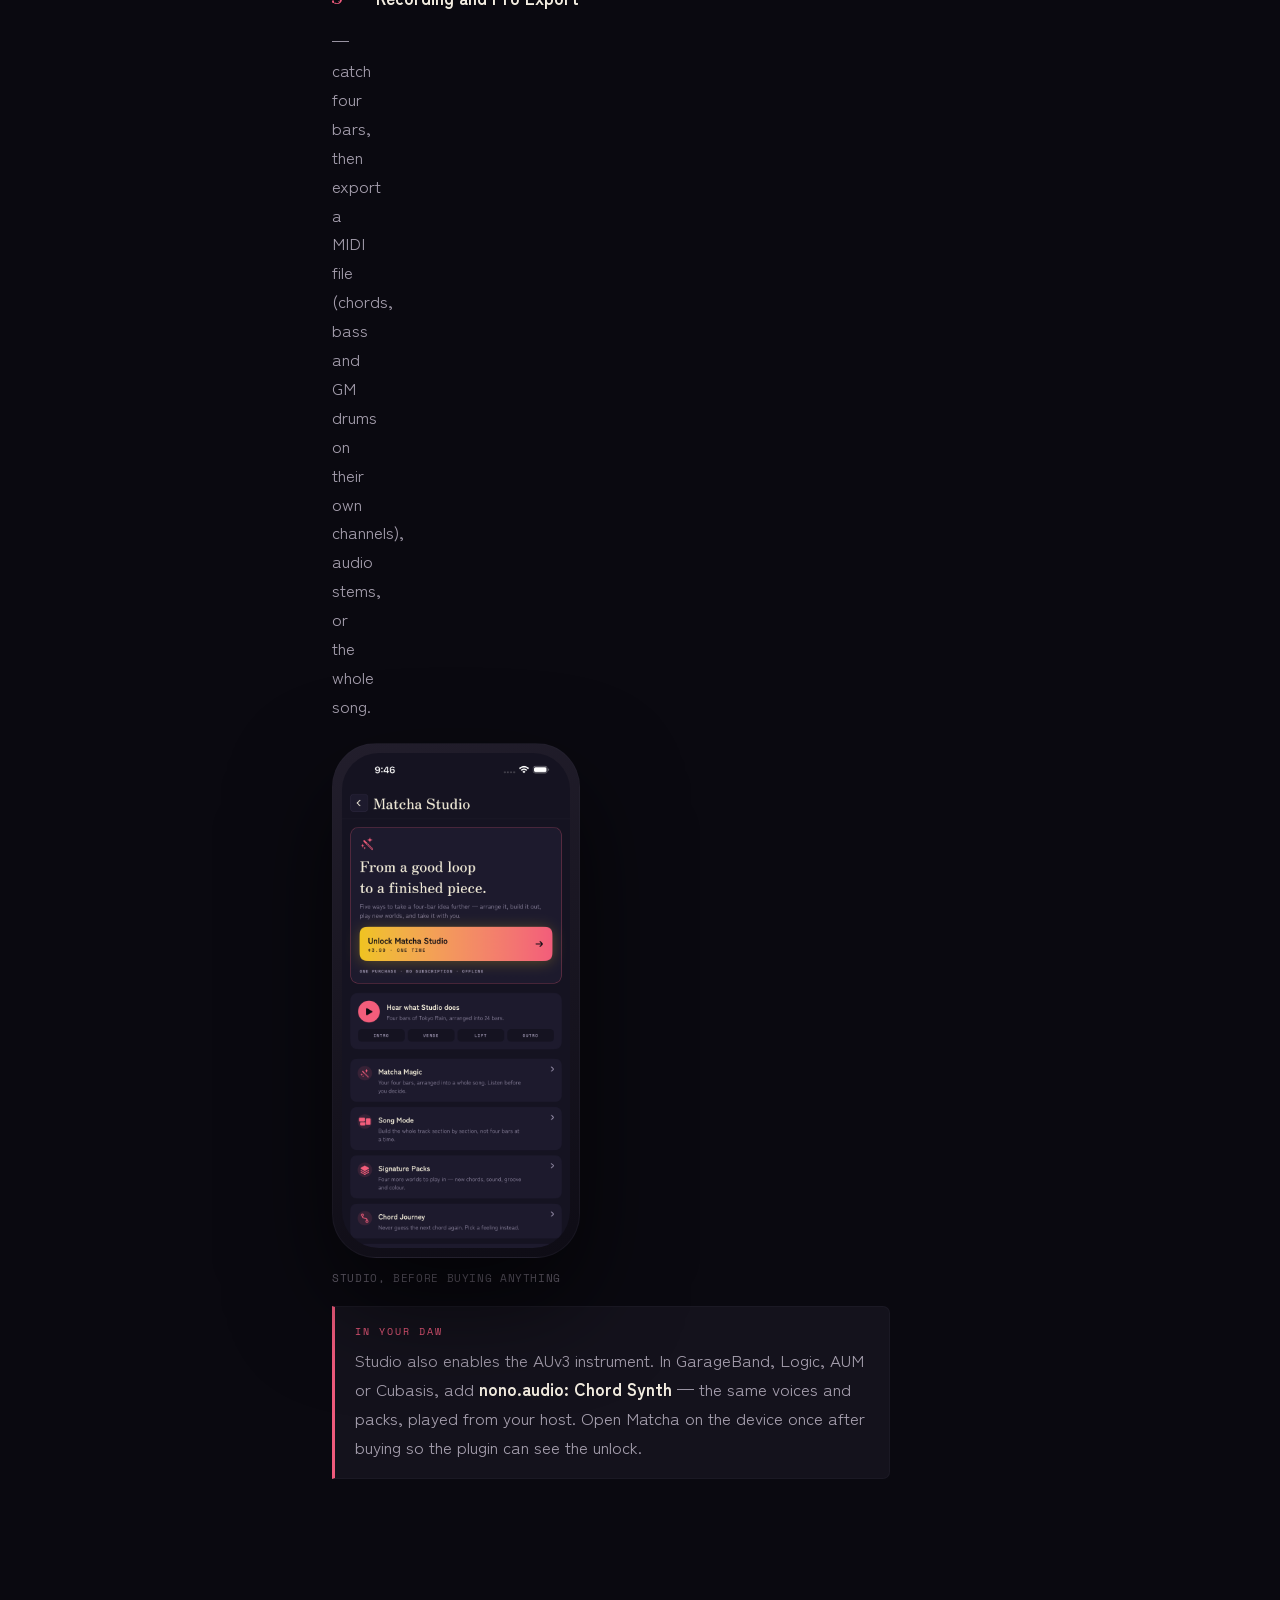
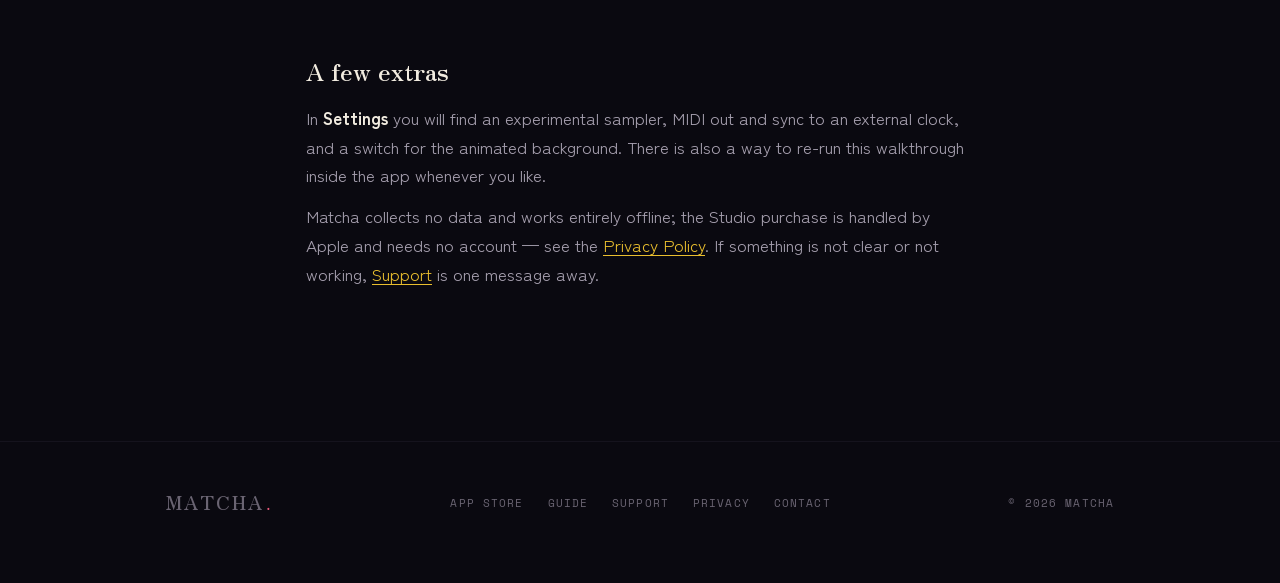
==== commit 12193120: "docs(site): contact zhi@nonoaudio.com; the AUv3 is now "nono.audio: Chord Synth" Co-Authored-By: Cla" ====
--- a/guide.html
+++ b/guide.html
@@ -87,10 +87,10 @@
       <h2>Your first loop <span class="ky">前奏</span></h2>
       <p>The short path from opening the app to something you can share:</p>
       <ol class="steps">
-        <li>Choose a pack — a mood to play in. Tap one to hear it; Tokyo Rain is an easy place to start.</li>
-        <li>Press play. Drums and bass come in, and the pack plays its own chords — the transport reads <span class="tag">AUTO</span>.</li>
-        <li>Touch a key or a chord button and you take over. The keyboard picks the root; the buttons pick the colour.</li>
-        <li>Tap the red circle to catch four bars, then save them, or hear Matcha Magic turn them into a song.</li>
+        <li>Choose a pack — a mood to play in. Tokyo Rain is an easy place to start.</li>
+        <li>Tap the big chord buttons. The keyboard picks the root; the buttons pick the colour.</li>
+        <li>Press play. Drums and bass come in, and your four chords loop.</li>
+        <li>Jam over the loop. When you want to keep or arrange what you played, that is <a href="#studio">Studio</a>.</li>
       </ol>
       <p>That is the entire loop. Everything below is just the same four moves, in more detail.</p>
       <p>The app also walks you through this on the real screen the first time you open it — four short pointers at the keyboard, the chord controls and the two Studio features. You can re-run it any time from Settings.</p>
@@ -101,7 +101,7 @@
     <div class="num c-yellow">02<span class="en">Packs</span></div>
     <div class="body">
       <h2>Pick a mood <span class="ky">気分</span></h2>
-      <p>A pack is a complete kit — synth, bass, drums, swing, tempo, chord palette and colour, chosen to sit together. Eight come with the app: <strong>Tokyo Rain, Study Session, Sunset Drive, Midnight Jazz, Rainy Cafe, Neon Sleep, Saturday Cartoon</strong> and <strong>Late Bus</strong>. Tap a pack to hear a short preview before you choose — on the first screen, and in the pack sheet while nothing is playing.</p>
+      <p>A pack is a complete kit — synth, bass, drums, swing, tempo, chord palette and colour, chosen to sit together. Eight come with the app: <strong>Tokyo Rain, Study Session, Sunset Drive, Midnight Jazz, Rainy Cafe, Neon Sleep, Saturday Cartoon</strong> and <strong>Late Bus</strong>.</p>
       <p>Four more — <strong>Rainy Taipei, Dusty Cassette, Bedroom R&amp;B</strong> and <strong>Night Train</strong> — are Signature Packs, part of <a href="#studio">Studio</a>. You can open any of them and hear it play before you decide.</p>
       <p>To switch, tap <span class="tag">PACK</span> in the row above the transport and choose another. The whole instrument follows — you can change it whenever, and it never loses your place.</p>
       <figure class="figure">
@@ -159,18 +159,13 @@
     <div class="num c-teal">06<span class="en">Record</span></div>
     <div class="body">
       <h2>Catch four bars <span class="ky">録音</span></h2>
-      <p><strong>Recording is free.</strong> Catch four bars of whatever you are playing:</p>
+      <p><strong>Recording is part of <a href="#studio">Studio</a></strong> — playing, the packs and live MIDI are free; keeping what you played is the paid half. Once it is unlocked:</p>
       <ol class="steps">
-        <li>Tap the red circle. If nothing is playing yet, the drums, bass and the pack's chords start with it.</li>
-        <li>Play along — change chords, drag the voicing, find something you like. Matcha records four bars as they play.</li>
+        <li>Press play. The drums and bass join, and your four chords begin to loop.</li>
+        <li>Play along — change chords, drag the voicing, find something you like.</li>
+        <li>Tap the red circle. Matcha records your next four bars as they play.</li>
         <li>Tap it again to stop. The bar count and tempo sit to the right of the transport.</li>
       </ol>
-      <p>When you stop, a card offers three things to do with the take:</p>
-      <ul class="ticks">
-        <li><b>Save</b> — it goes into your library with its pack, key and tempo.</li>
-        <li><b>Make it a song</b> — Matcha Magic arranges it into a whole track. Listening is free; keeping the arrangement is <a href="#studio">Studio</a>.</li>
-        <li><b>Share audio</b> — send the take itself as audio. This one is part of Studio.</li>
-      </ul>
       <figure class="figure">
         <div class="device"><img src="assets/screen-play.png" alt="The playing screen with the transport bar showing PLAYING and the bar count" loading="lazy"></div>
         <figcaption>Play, then catch four bars</figcaption>
@@ -205,14 +200,14 @@
     <div class="num c-teal">09<span class="en">Studio</span></div>
     <div class="body">
       <h2>Matcha Studio <span class="ky">工房</span></h2>
-      <p>Studio is one purchase — no subscription, no account — and it unlocks the half of Matcha that finishes what you play. You can hear all of it first: the hub plays a built-in demo song, and Magic will arrange your own bars as many times as you like before you decide.</p>
+      <p>Studio is one purchase — no subscription, no account — and it unlocks the half of Matcha that keeps what you play. You can hear all of it first: the hub plays a built-in demo song, and Magic will arrange your own bars as many times as you like before you decide.</p>
       <p>Open it from <span class="tag">STUDIO</span> in the top bar, or from Settings.</p>
       <ol class="steps">
         <li><strong>Matcha Magic</strong> — pick a mood and it lays out an intro, verses, a lift and an outro from your four bars. Regenerate for another take; each one plays in full.</li>
         <li><strong>Song Mode</strong> — reorder, duplicate and rename sections, set how hard each hits, swap the loop underneath. Playback crosses sections without a gap.</li>
-        <li><strong>Chord Journey</strong> — three directions from wherever you are: stay chill, add tension, take me home. The row sits under the chord card, and the first three plays are free.</li>
+        <li><strong>Chord Journey</strong> — three directions from wherever you are: stay chill, add tension, take me home. The row sits under the chord card.</li>
         <li><strong>Signature Packs</strong> — Rainy Taipei, Dusty Cassette, Bedroom R&amp;B, Night Train.</li>
-        <li><strong>Sharing and Pro Export</strong> — share a take's audio, or export a MIDI file (chords, bass and GM drums on their own channels), audio stems, or the whole song.</li>
+        <li><strong>Recording and Pro Export</strong> — catch four bars, then export a MIDI file (chords, bass and GM drums on their own channels), audio stems, or the whole song.</li>
       </ol>
       <figure class="figure">
         <div class="device"><img src="assets/screen-studio.png" alt="The Matcha Studio screen with the unlock button, the demo song and the five features" loading="lazy"></div>
@@ -228,7 +223,6 @@
 <section style="padding-top:0"><div class="wrap prose">
   <h2>A few extras</h2>
   <p>In <strong>Settings</strong> you will find an experimental sampler, MIDI out and sync to an external clock, and a switch for the animated background. There is also a way to re-run this walkthrough inside the app whenever you like.</p>
-  <p>Matcha speaks English, Traditional Chinese and Japanese, and follows your device's language.</p>
   <p>Matcha collects no data and works entirely offline; the Studio purchase is handled by Apple and needs no account — see the <a href="privacy.html">Privacy Policy</a>. If something is not clear or not working, <a href="support.html">Support</a> is one message away.</p>
 </div></section>
 
